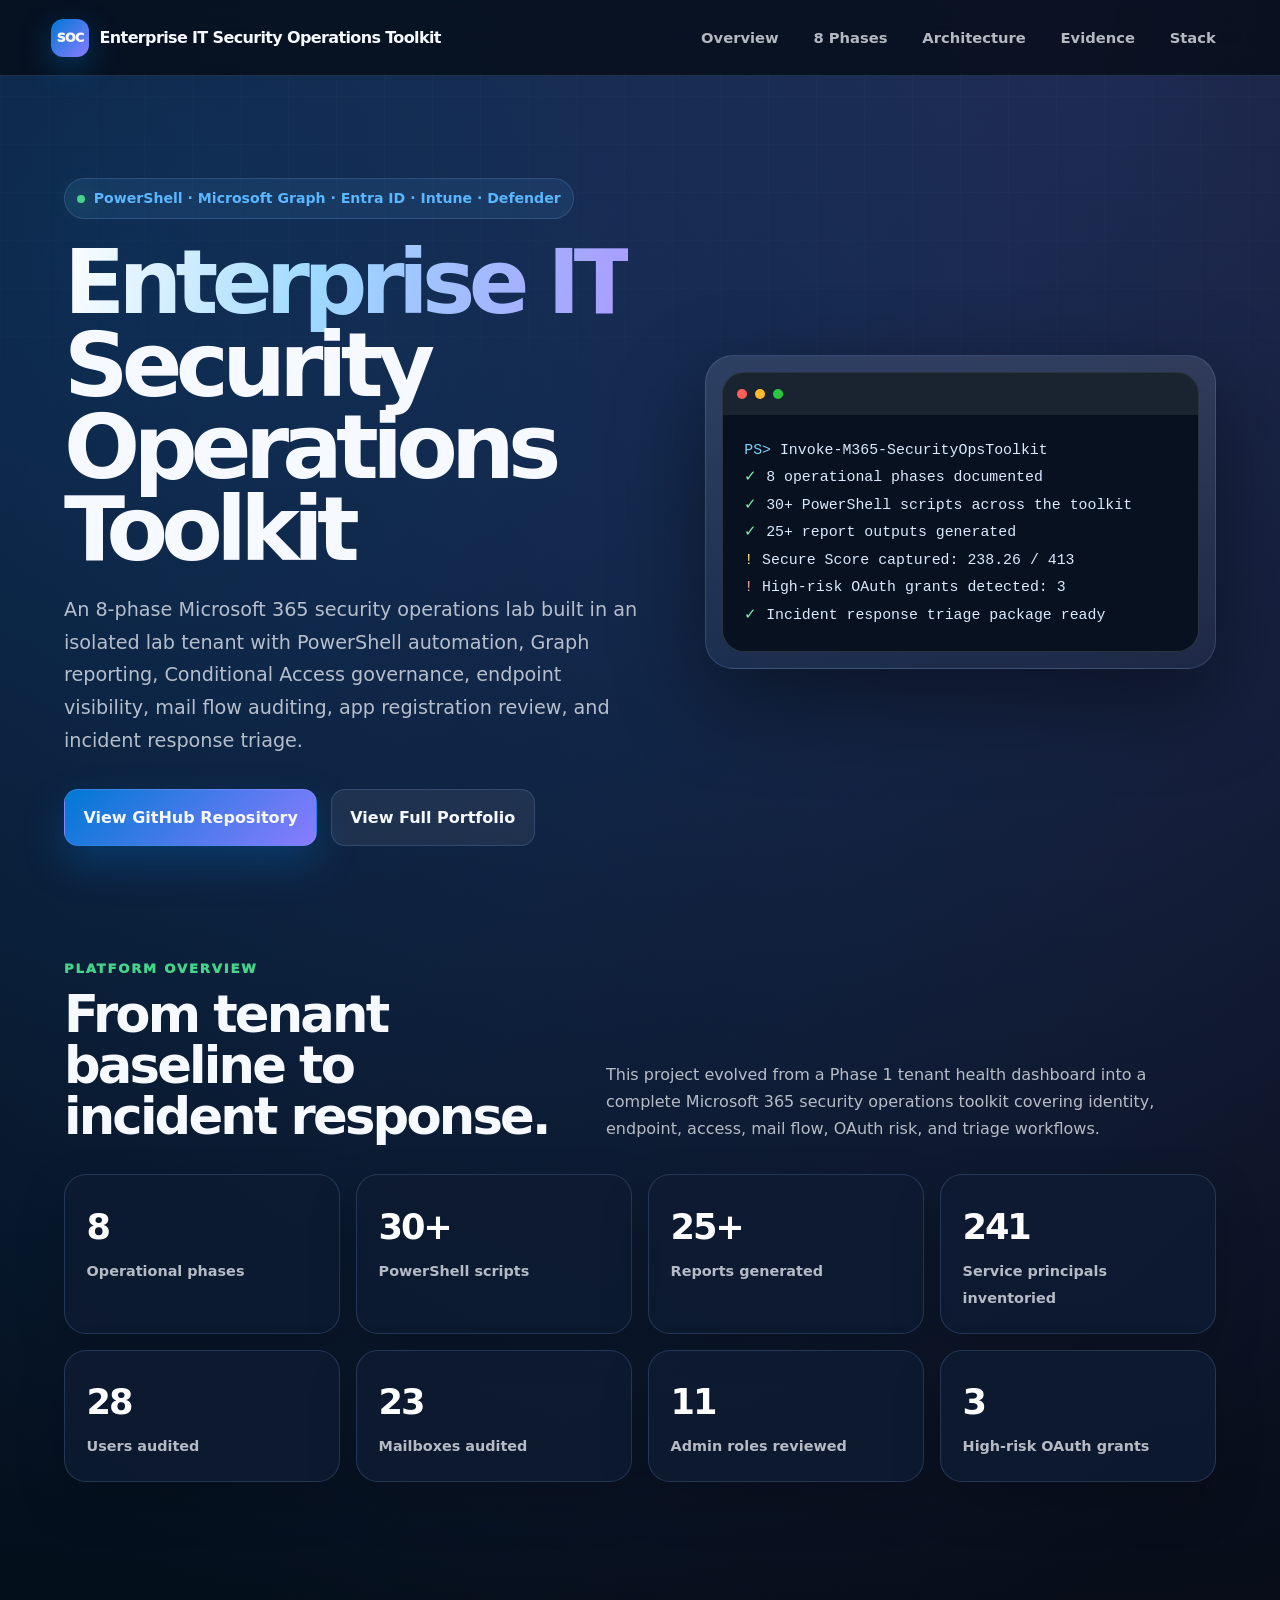
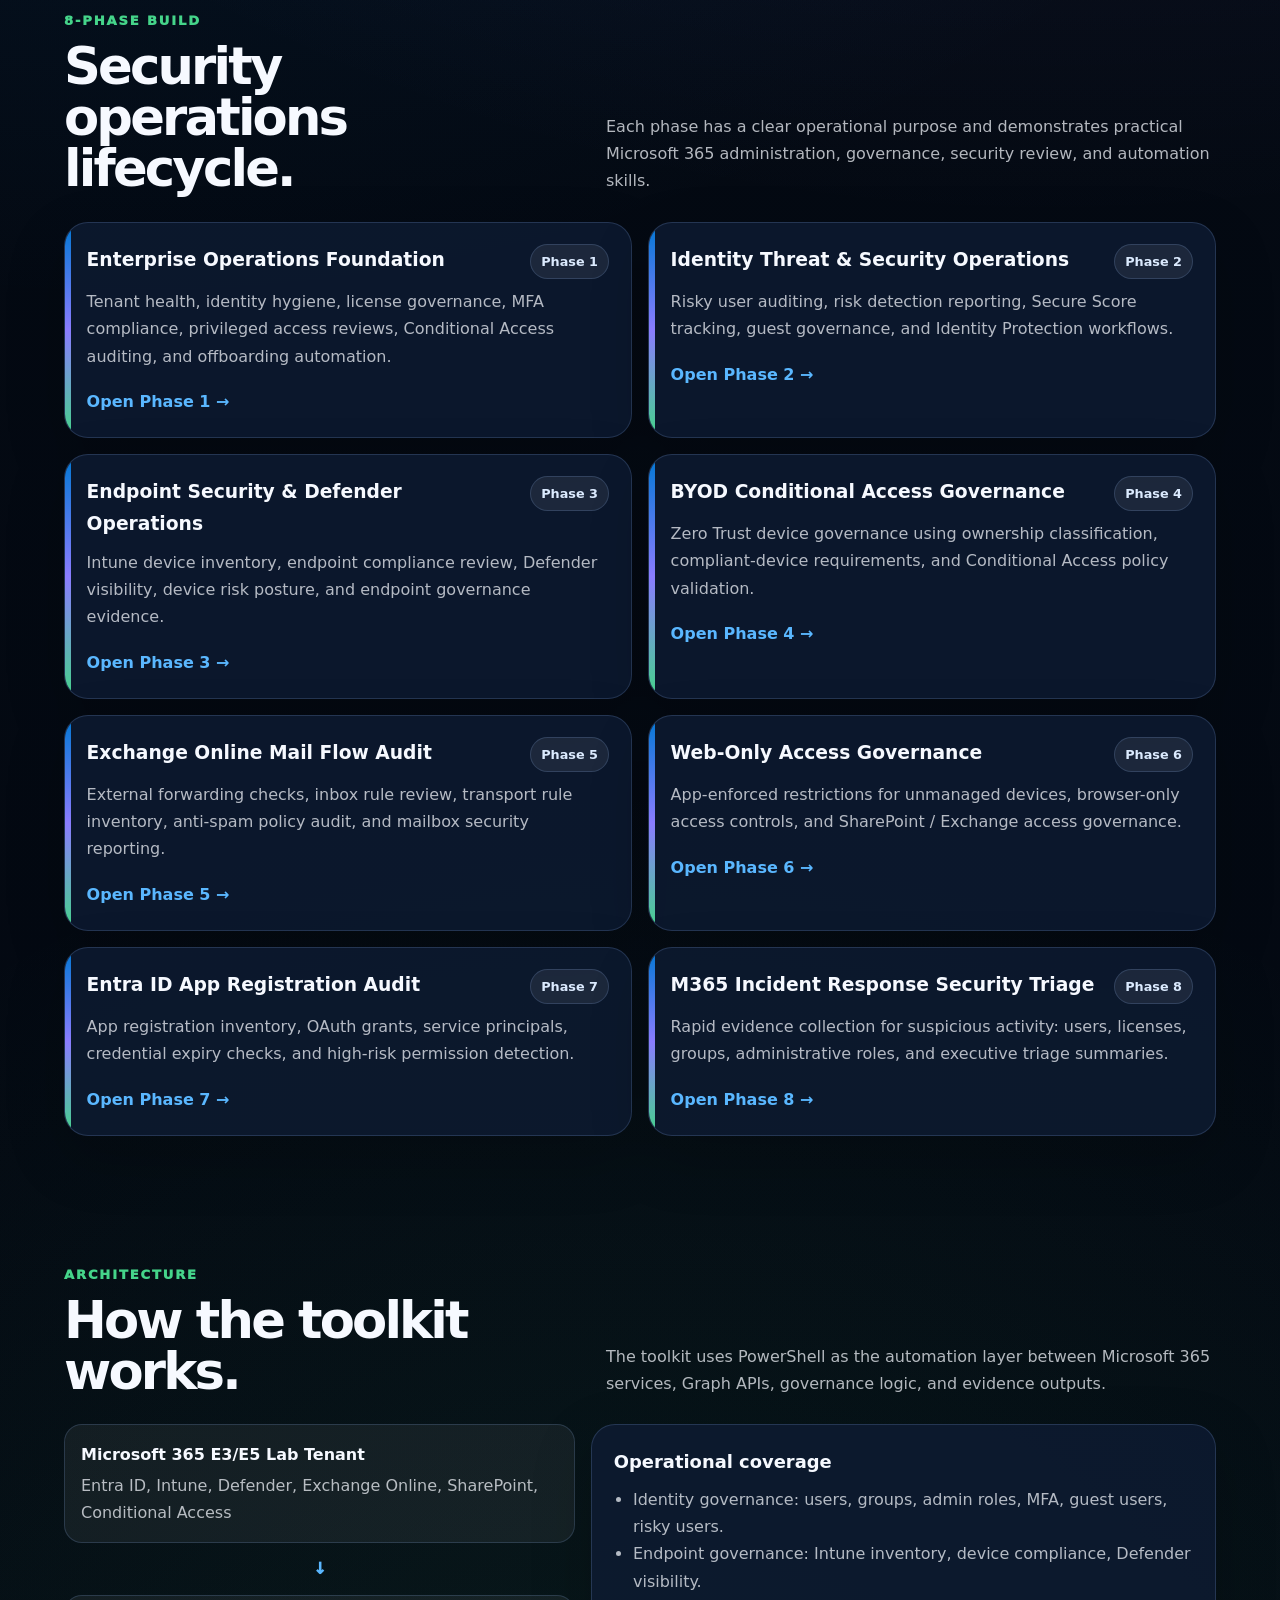
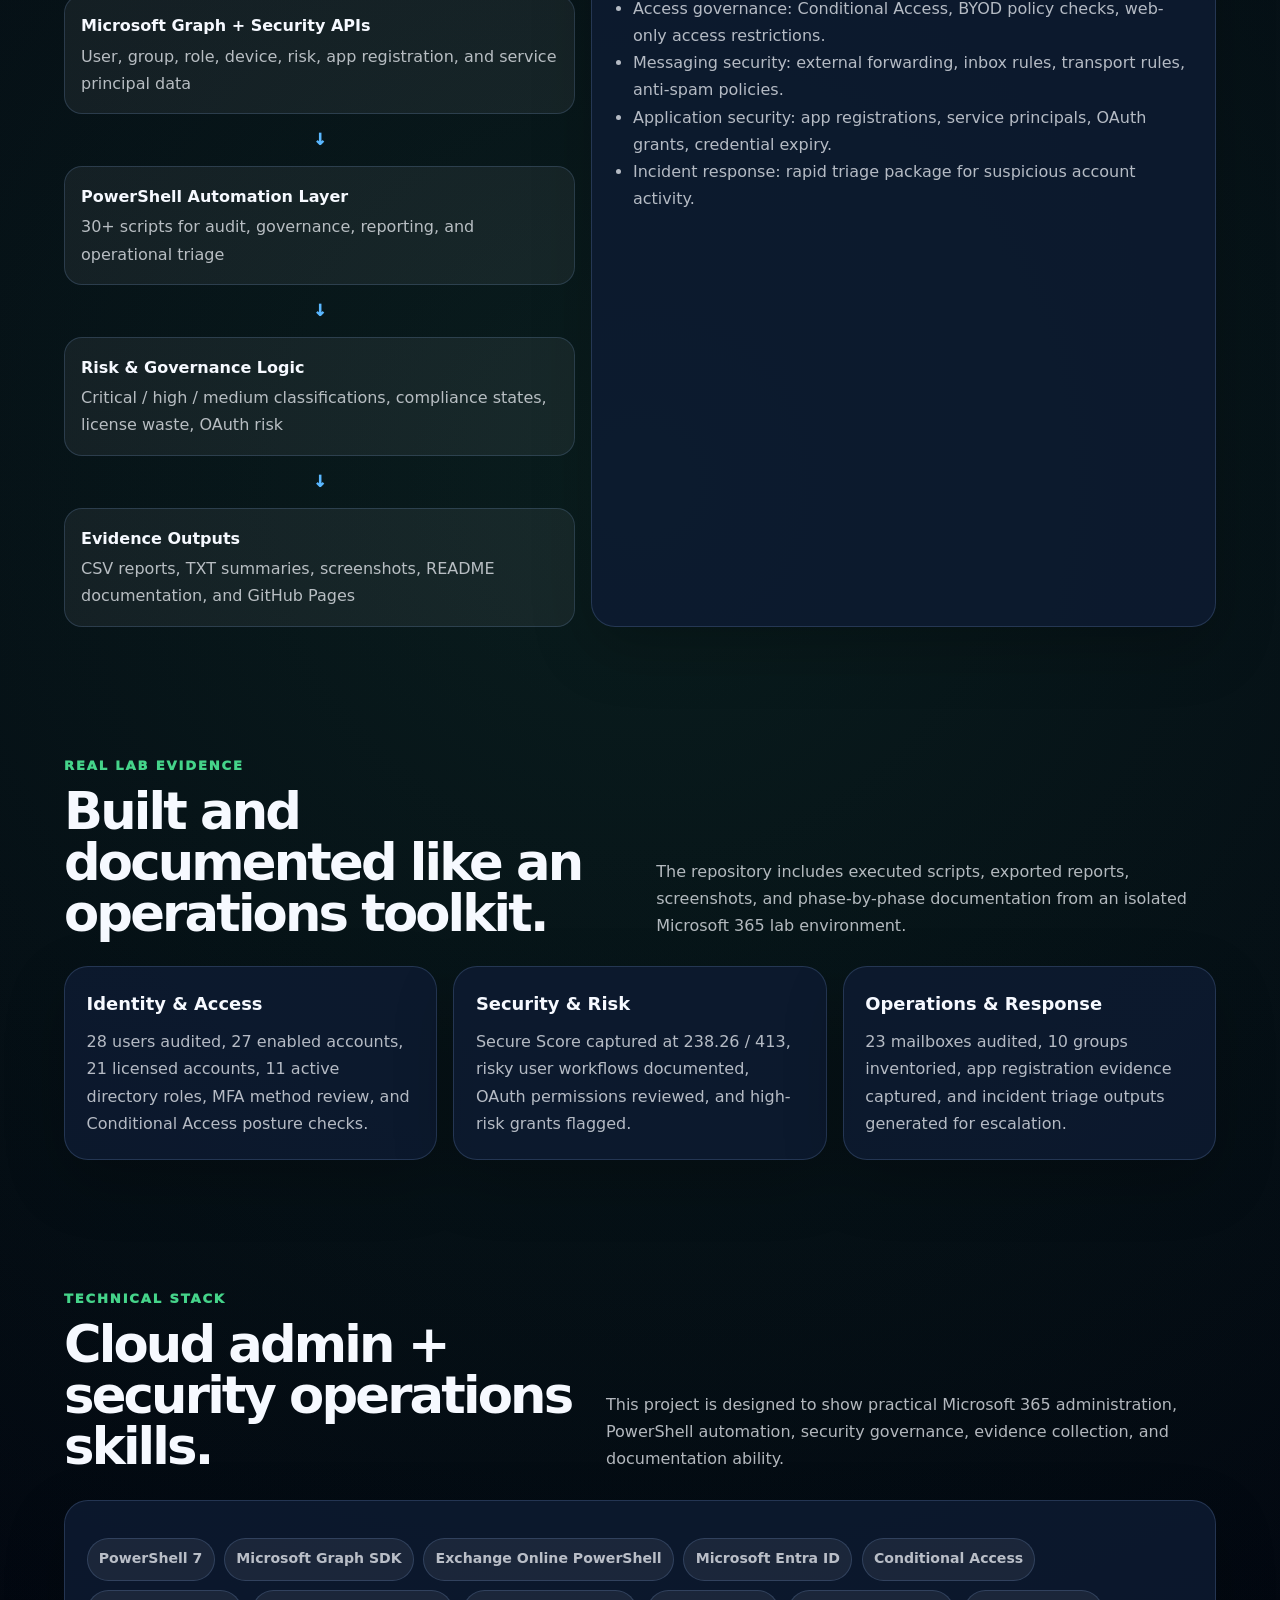
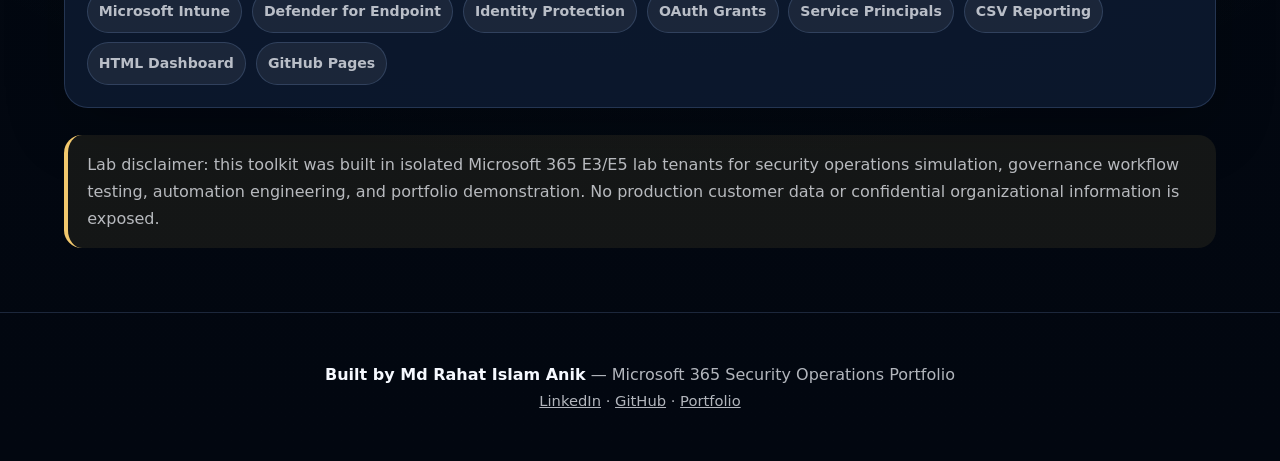
==== index.html @ 41473ab5 "docs: align phase evidence and lab wording" ====
<!DOCTYPE html>
<html lang="en">
<head>
<meta charset="UTF-8" />
<meta name="viewport" content="width=device-width, initial-scale=1.0" />
<title>Enterprise IT Security Operations Toolkit | Md Rahat Islam Anik</title>
<meta name="description" content="An 8-phase Microsoft 365 security operations lab built with PowerShell, Microsoft Graph, Entra ID, Intune, Defender, Exchange Online, Conditional Access, and documented lab evidence." />
<style>
:root {
  --bg: #050b14;
  --bg2: #081426;
  --panel: rgba(14, 28, 51, .82);
  --panel2: rgba(255,255,255,.065);
  --line: rgba(148, 190, 255, .18);
  --text: #f6f9ff;
  --muted: rgba(246,249,255,.72);
  --soft: rgba(246,249,255,.10);
  --blue: #5ab7ff;
  --azure: #0078d4;
  --violet: #8a7cff;
  --green: #45d48a;
  --gold: #f2c86d;
  --red: #ff6b6b;
  --shadow: 0 30px 90px rgba(0,0,0,.45);
}
* { box-sizing: border-box; margin: 0; padding: 0; }
html { scroll-behavior: smooth; }
body {
  min-height: 100vh;
  color: var(--text);
  font-family: Inter, ui-sans-serif, system-ui, -apple-system, BlinkMacSystemFont, "Segoe UI", sans-serif;
  background:
    radial-gradient(circle at 10% 5%, rgba(0,120,212,.24), transparent 32%),
    radial-gradient(circle at 82% 0%, rgba(138,124,255,.22), transparent 34%),
    radial-gradient(circle at 50% 70%, rgba(69,212,138,.10), transparent 35%),
    linear-gradient(180deg, var(--bg), #020710 100%);
  line-height: 1.7;
  overflow-x: hidden;
}
body::before {
  content: "";
  position: fixed;
  inset: 0;
  pointer-events: none;
  z-index: 0;
  background-image:
    linear-gradient(rgba(255,255,255,.025) 1px, transparent 1px),
    linear-gradient(90deg, rgba(255,255,255,.025) 1px, transparent 1px);
  background-size: 48px 48px;
  mask-image: linear-gradient(to bottom, rgba(0,0,0,.78), transparent 85%);
}
a { color: inherit; }
.page { position: relative; z-index: 1; }
nav {
  position: sticky;
  top: 0;
  z-index: 20;
  display: flex;
  justify-content: space-between;
  align-items: center;
  gap: 1rem;
  padding: 1rem clamp(1rem, 4vw, 3.5rem);
  border-bottom: 1px solid var(--line);
  background: rgba(5, 11, 20, .76);
  backdrop-filter: blur(18px);
}
.logo {
  font-weight: 900;
  letter-spacing: -.04em;
  text-decoration: none;
  display: flex;
  gap: .65rem;
  align-items: center;
}
.logo-mark {
  width: 38px;
  height: 38px;
  border-radius: 12px;
  background: linear-gradient(135deg, var(--azure), var(--violet));
  box-shadow: 0 10px 30px rgba(0,120,212,.35);
  display: grid;
  place-items: center;
  font-weight: 950;
  font-size: .78rem;
}
.nav-links { display: flex; flex-wrap: wrap; gap: .55rem; }
.nav-links a {
  text-decoration: none;
  color: var(--muted);
  font-size: .92rem;
  font-weight: 750;
  padding: .5rem .75rem;
  border: 1px solid transparent;
  border-radius: 999px;
}
.nav-links a:hover { color: var(--text); border-color: var(--line); background: var(--soft); }
.hero { padding: clamp(4rem, 8vw, 7rem) clamp(1rem, 5vw, 5rem) 3rem; }
.hero-grid {
  max-width: 1220px;
  margin: auto;
  display: grid;
  grid-template-columns: 1.06fr .94fr;
  gap: clamp(2rem, 5vw, 4rem);
  align-items: center;
}
.eyebrow {
  display: inline-flex;
  align-items: center;
  gap: .55rem;
  padding: .45rem .75rem;
  border: 1px solid var(--line);
  border-radius: 999px;
  color: var(--blue);
  background: rgba(90,183,255,.09);
  font-size: .88rem;
  font-weight: 800;
  margin-bottom: 1.4rem;
}
.eyebrow::before {
  content:"";
  width: 8px;
  height: 8px;
  border-radius: 50%;
  background: var(--green);
  box-shadow: 0 0 24px var(--green);
}
h1 {
  font-size: clamp(3rem, 7vw, 6.7rem);
  line-height: .92;
  letter-spacing: -.075em;
  max-width: 960px;
}
.gradient {
  background: linear-gradient(100deg, #ffffff 0%, #9dd9ff 45%, #a99bff 100%);
  -webkit-background-clip: text;
  color: transparent;
}
.lead {
  color: var(--muted);
  font-size: clamp(1.05rem, 1.5vw, 1.28rem);
  margin: 1.45rem 0 2rem;
  max-width: 790px;
}
.ctas { display: flex; flex-wrap: wrap; gap: .85rem; }
.btn {
  display: inline-flex;
  align-items: center;
  justify-content: center;
  gap: .5rem;
  padding: .85rem 1.15rem;
  border-radius: 14px;
  text-decoration: none;
  font-weight: 850;
  border: 1px solid var(--line);
  transition: transform .2s ease, background .2s ease;
}
.btn:hover { transform: translateY(-2px); }
.btn.primary { background: linear-gradient(135deg, var(--azure), var(--violet)); box-shadow: 0 18px 40px rgba(0,120,212,.28); }
.btn.secondary { background: var(--panel2); color: var(--text); }
.hero-card {
  border: 1px solid var(--line);
  border-radius: 28px;
  padding: 1rem;
  background: linear-gradient(180deg, rgba(255,255,255,.10), rgba(255,255,255,.04));
  box-shadow: var(--shadow);
  overflow: hidden;
}
.terminal {
  border-radius: 22px;
  overflow: hidden;
  border: 1px solid rgba(255,255,255,.14);
  background: #07111f;
}
.terminal-bar {
  height: 42px;
  display: flex;
  align-items: center;
  gap: .5rem;
  padding: 0 .9rem;
  background: rgba(255,255,255,.08);
}
.dot { width: 10px; height: 10px; border-radius: 50%; background: #ff5f57; }
.dot:nth-child(2) { background: #ffbd2e; }
.dot:nth-child(3) { background: #28c840; }
.terminal-body {
  font-family: ui-monospace, SFMono-Regular, Menlo, Consolas, monospace;
  color: #dbeafe;
  padding: 1.35rem;
  line-height: 1.85;
  font-size: .93rem;
}
.cmd { color:#7dd3fc; }
.ok { color:#86efac; }
.warn { color:#fde68a; }
.danger { color:#fca5a5; }
section { padding: 4rem clamp(1rem, 5vw, 5rem); }
.container { max-width: 1220px; margin: auto; }
.section-head {
  display:flex;
  justify-content:space-between;
  gap:2rem;
  align-items:end;
  margin-bottom: 1.7rem;
}
.kicker {
  color: var(--green);
  font-size:.82rem;
  text-transform:uppercase;
  letter-spacing:.14em;
  font-weight:950;
  margin-bottom:.55rem;
}
h2 {
  font-size: clamp(2rem, 4vw, 3.6rem);
  line-height:1;
  letter-spacing:-.055em;
}
.section-head p { max-width: 610px; color: var(--muted); }
.stats { display:grid; grid-template-columns: repeat(4,1fr); gap: 1rem; margin-top: 2rem; }
.stat {
  border:1px solid var(--line);
  border-radius: 22px;
  padding: 1.35rem;
  background: var(--panel);
  box-shadow: 0 20px 50px rgba(0,0,0,.18);
}
.stat strong { display:block; font-size:2.2rem; letter-spacing:-.06em; color:#fff; }
.stat span { color: var(--muted); font-weight: 800; font-size:.9rem; }
.grid-3 { display:grid; grid-template-columns: repeat(3,1fr); gap: 1rem; }
.card {
  border:1px solid var(--line);
  border-radius: 24px;
  padding: 1.35rem;
  background: var(--panel);
  box-shadow: 0 22px 60px rgba(0,0,0,.22);
}
.card h3 { margin-bottom:.55rem; font-size:1.12rem; }
.card p, .card li { color: var(--muted); }
ul { padding-left: 1.2rem; }
.phase-grid { display:grid; grid-template-columns: repeat(2,1fr); gap: 1rem; }
.phase {
  position: relative;
  border:1px solid var(--line);
  border-radius: 24px;
  padding: 1.35rem;
  background: var(--panel);
  box-shadow: 0 22px 60px rgba(0,0,0,.20);
  overflow: hidden;
}
.phase::before {
  content:"";
  position:absolute;
  top:0;
  left:0;
  width: 6px;
  height:100%;
  background: linear-gradient(180deg, var(--azure), var(--violet), var(--green));
}
.phase-top { display:flex; justify-content:space-between; gap:1rem; align-items:flex-start; margin-bottom:.55rem; }
.badge {
  flex:0 0 auto;
  padding:.35rem .65rem;
  border:1px solid var(--line);
  border-radius:999px;
  color:#dbeafe;
  background:rgba(255,255,255,.07);
  font-size:.8rem;
  font-weight:900;
}
.phase p { color: var(--muted); margin: .45rem 0 .85rem; }
.phase a { display:inline-flex; margin-top:.3rem; text-decoration:none; color:var(--blue); font-weight:900; }
.architecture { display:grid; grid-template-columns:.9fr 1.1fr; gap:1rem; }
.flow { display:grid; gap:.78rem; }
.node {
  border:1px solid var(--line);
  border-radius:18px;
  padding:1rem;
  background:rgba(255,255,255,.06);
}
.node b { display:block; margin-bottom:.2rem; }
.node span { color:var(--muted); }
.arrow { text-align:center; color:var(--blue); font-weight:950; }
.pill-list { display:flex; flex-wrap: wrap; gap:.6rem; margin-top: 1rem; }
.pill {
  border:1px solid var(--line);
  background: rgba(255,255,255,.065);
  padding:.52rem .7rem;
  border-radius:999px;
  color: var(--muted);
  font-weight:800;
  font-size:.88rem;
}
.note {
  border-left: 4px solid var(--gold);
  padding: 1rem 1.2rem;
  background: rgba(242,200,109,.08);
  border-radius: 18px;
  color: var(--muted);
}
.footer {
  padding: 3rem clamp(1rem, 5vw, 5rem);
  border-top:1px solid var(--line);
  color: var(--muted);
  text-align:center;
}
.footer strong { color: var(--text); }
.small { font-size: .92rem; color: var(--muted); }
@media (max-width: 980px) {
  .hero-grid, .architecture, .section-head { grid-template-columns:1fr; display:grid; }
  .stats, .grid-3, .phase-grid { grid-template-columns:1fr; }
  .nav-links { display:none; }
  h1 { font-size: clamp(2.8rem, 15vw, 4.7rem); }
}
</style>
</head>
<body>
<div class="page">
<nav>
  <a href="#top" class="logo"><span class="logo-mark">SOC</span><span>Enterprise IT Security Operations Toolkit</span></a>
  <div class="nav-links">
    <a href="#overview">Overview</a>
    <a href="#phases">8 Phases</a>
    <a href="#architecture">Architecture</a>
    <a href="#evidence">Evidence</a>
    <a href="#stack">Stack</a>
  </div>
</nav>

<header class="hero" id="top">
  <div class="hero-grid">
    <div>
      <div class="eyebrow">PowerShell · Microsoft Graph · Entra ID · Intune · Defender</div>
      <h1><span class="gradient">Enterprise IT</span><br/>Security Operations Toolkit</h1>
      <p class="lead">An 8-phase Microsoft 365 security operations lab built in an isolated lab tenant with PowerShell automation, Graph reporting, Conditional Access governance, endpoint visibility, mail flow auditing, app registration review, and incident response triage.</p>
      <div class="ctas">
        <a class="btn primary" href="https://github.com/rahatislamanik-spec/Enterprise-IT-Security-Operations-Toolkit" target="_blank" rel="noreferrer">View GitHub Repository</a>
        <a class="btn secondary" href="https://rahatislamanik-spec.github.io/IT-Portfolio-Rahat-Islam-Anik/" target="_blank" rel="noreferrer">View Full Portfolio</a>
      </div>
    </div>

    <div class="hero-card">
      <div class="terminal">
        <div class="terminal-bar"><span class="dot"></span><span class="dot"></span><span class="dot"></span></div>
        <div class="terminal-body">
          <div><span class="cmd">PS&gt;</span> Invoke-M365-SecurityOpsToolkit</div>
          <div><span class="ok">✓</span> 8 operational phases documented</div>
          <div><span class="ok">✓</span> 30+ PowerShell scripts across the toolkit</div>
          <div><span class="ok">✓</span> 25+ report outputs generated</div>
          <div><span class="warn">!</span> Secure Score captured: 238.26 / 413</div>
          <div><span class="danger">!</span> High-risk OAuth grants detected: 3</div>
          <div><span class="ok">✓</span> Incident response triage package ready</div>
        </div>
      </div>
    </div>
  </div>
</header>

<section id="overview">
  <div class="container">
    <div class="section-head">
      <div>
        <div class="kicker">Platform Overview</div>
        <h2>From tenant baseline to incident response.</h2>
      </div>
      <p>This project evolved from a Phase 1 tenant health dashboard into a complete Microsoft 365 security operations toolkit covering identity, endpoint, access, mail flow, OAuth risk, and triage workflows.</p>
    </div>
    <div class="stats">
      <div class="stat"><strong>8</strong><span>Operational phases</span></div>
      <div class="stat"><strong>30+</strong><span>PowerShell scripts</span></div>
      <div class="stat"><strong>25+</strong><span>Reports generated</span></div>
      <div class="stat"><strong>241</strong><span>Service principals inventoried</span></div>
      <div class="stat"><strong>28</strong><span>Users audited</span></div>
      <div class="stat"><strong>23</strong><span>Mailboxes audited</span></div>
      <div class="stat"><strong>11</strong><span>Admin roles reviewed</span></div>
      <div class="stat"><strong>3</strong><span>High-risk OAuth grants</span></div>
    </div>
  </div>
</section>

<section id="phases">
  <div class="container">
    <div class="section-head">
      <div>
        <div class="kicker">8-Phase Build</div>
        <h2>Security operations lifecycle.</h2>
      </div>
      <p>Each phase has a clear operational purpose and demonstrates practical Microsoft 365 administration, governance, security review, and automation skills.</p>
    </div>

    <div class="phase-grid">
      <article class="phase">
        <div class="phase-top"><h3>Enterprise Operations Foundation</h3><span class="badge">Phase 1</span></div>
        <p>Tenant health, identity hygiene, license governance, MFA compliance, privileged access reviews, Conditional Access auditing, and offboarding automation.</p>
        <a href="phase-1-enterprise-operations-foundation/">Open Phase 1 →</a>
      </article>

      <article class="phase">
        <div class="phase-top"><h3>Identity Threat & Security Operations</h3><span class="badge">Phase 2</span></div>
        <p>Risky user auditing, risk detection reporting, Secure Score tracking, guest governance, and Identity Protection workflows.</p>
        <a href="phase-2-identity-threat-security-operations/">Open Phase 2 →</a>
      </article>

      <article class="phase">
        <div class="phase-top"><h3>Endpoint Security & Defender Operations</h3><span class="badge">Phase 3</span></div>
        <p>Intune device inventory, endpoint compliance review, Defender visibility, device risk posture, and endpoint governance evidence.</p>
        <a href="phase-3-endpoint-security-defender-operations/">Open Phase 3 →</a>
      </article>

      <article class="phase">
        <div class="phase-top"><h3>BYOD Conditional Access Governance</h3><span class="badge">Phase 4</span></div>
        <p>Zero Trust device governance using ownership classification, compliant-device requirements, and Conditional Access policy validation.</p>
        <a href="phase-4-byod-conditional-access-governance/">Open Phase 4 →</a>
      </article>

      <article class="phase">
        <div class="phase-top"><h3>Exchange Online Mail Flow Audit</h3><span class="badge">Phase 5</span></div>
        <p>External forwarding checks, inbox rule review, transport rule inventory, anti-spam policy audit, and mailbox security reporting.</p>
        <a href="phase-5-exchange-online-mail-flow-audit/">Open Phase 5 →</a>
      </article>

      <article class="phase">
        <div class="phase-top"><h3>Web-Only Access Governance</h3><span class="badge">Phase 6</span></div>
        <p>App-enforced restrictions for unmanaged devices, browser-only access controls, and SharePoint / Exchange access governance.</p>
        <a href="phase-6-web-only-access-governance/">Open Phase 6 →</a>
      </article>

      <article class="phase">
        <div class="phase-top"><h3>Entra ID App Registration Audit</h3><span class="badge">Phase 7</span></div>
        <p>App registration inventory, OAuth grants, service principals, credential expiry checks, and high-risk permission detection.</p>
        <a href="phase-7-entra-app-registration-audit/">Open Phase 7 →</a>
      </article>

      <article class="phase">
        <div class="phase-top"><h3>M365 Incident Response Security Triage</h3><span class="badge">Phase 8</span></div>
        <p>Rapid evidence collection for suspicious activity: users, licenses, groups, administrative roles, and executive triage summaries.</p>
        <a href="phase-8-m365-incident-response-security-triage/">Open Phase 8 →</a>
      </article>
    </div>
  </div>
</section>

<section id="architecture">
  <div class="container">
    <div class="section-head">
      <div>
        <div class="kicker">Architecture</div>
        <h2>How the toolkit works.</h2>
      </div>
      <p>The toolkit uses PowerShell as the automation layer between Microsoft 365 services, Graph APIs, governance logic, and evidence outputs.</p>
    </div>

    <div class="architecture">
      <div class="flow">
        <div class="node"><b>Microsoft 365 E3/E5 Lab Tenant</b><span>Entra ID, Intune, Defender, Exchange Online, SharePoint, Conditional Access</span></div>
        <div class="arrow">↓</div>
        <div class="node"><b>Microsoft Graph + Security APIs</b><span>User, group, role, device, risk, app registration, and service principal data</span></div>
        <div class="arrow">↓</div>
        <div class="node"><b>PowerShell Automation Layer</b><span>30+ scripts for audit, governance, reporting, and operational triage</span></div>
        <div class="arrow">↓</div>
        <div class="node"><b>Risk & Governance Logic</b><span>Critical / high / medium classifications, compliance states, license waste, OAuth risk</span></div>
        <div class="arrow">↓</div>
        <div class="node"><b>Evidence Outputs</b><span>CSV reports, TXT summaries, screenshots, README documentation, and GitHub Pages</span></div>
      </div>

      <div class="card">
        <h3>Operational coverage</h3>
        <ul>
          <li>Identity governance: users, groups, admin roles, MFA, guest users, risky users.</li>
          <li>Endpoint governance: Intune inventory, device compliance, Defender visibility.</li>
          <li>Access governance: Conditional Access, BYOD policy checks, web-only access restrictions.</li>
          <li>Messaging security: external forwarding, inbox rules, transport rules, anti-spam policies.</li>
          <li>Application security: app registrations, service principals, OAuth grants, credential expiry.</li>
          <li>Incident response: rapid triage package for suspicious account activity.</li>
        </ul>
      </div>
    </div>
  </div>
</section>

<section id="evidence">
  <div class="container">
    <div class="section-head">
      <div>
        <div class="kicker">Real Lab Evidence</div>
        <h2>Built and documented like an operations toolkit.</h2>
      </div>
      <p>The repository includes executed scripts, exported reports, screenshots, and phase-by-phase documentation from an isolated Microsoft 365 lab environment.</p>
    </div>

    <div class="grid-3">
      <div class="card">
        <h3>Identity & Access</h3>
        <p>28 users audited, 27 enabled accounts, 21 licensed accounts, 11 active directory roles, MFA method review, and Conditional Access posture checks.</p>
      </div>
      <div class="card">
        <h3>Security & Risk</h3>
        <p>Secure Score captured at 238.26 / 413, risky user workflows documented, OAuth permissions reviewed, and high-risk grants flagged.</p>
      </div>
      <div class="card">
        <h3>Operations & Response</h3>
        <p>23 mailboxes audited, 10 groups inventoried, app registration evidence captured, and incident triage outputs generated for escalation.</p>
      </div>
    </div>
  </div>
</section>

<section id="stack">
  <div class="container">
    <div class="section-head">
      <div>
        <div class="kicker">Technical Stack</div>
        <h2>Cloud admin + security operations skills.</h2>
      </div>
      <p>This project is designed to show practical Microsoft 365 administration, PowerShell automation, security governance, evidence collection, and documentation ability.</p>
    </div>

    <div class="card">
      <div class="pill-list">
        <span class="pill">PowerShell 7</span>
        <span class="pill">Microsoft Graph SDK</span>
        <span class="pill">Exchange Online PowerShell</span>
        <span class="pill">Microsoft Entra ID</span>
        <span class="pill">Conditional Access</span>
        <span class="pill">Microsoft Intune</span>
        <span class="pill">Defender for Endpoint</span>
        <span class="pill">Identity Protection</span>
        <span class="pill">OAuth Grants</span>
        <span class="pill">Service Principals</span>
        <span class="pill">CSV Reporting</span>
        <span class="pill">HTML Dashboard</span>
        <span class="pill">GitHub Pages</span>
      </div>
    </div>
    <br />
    <div class="note">
      Lab disclaimer: this toolkit was built in isolated Microsoft 365 E3/E5 lab tenants for security operations simulation, governance workflow testing, automation engineering, and portfolio demonstration. No production customer data or confidential organizational information is exposed.
    </div>
  </div>
</section>

<footer class="footer">
  <p><strong>Built by Md Rahat Islam Anik</strong> — Microsoft 365 Security Operations Portfolio</p>
  <p class="small">
    <a href="https://linkedin.com/in/rahatislamanik" target="_blank" rel="noreferrer">LinkedIn</a> ·
    <a href="https://github.com/rahatislamanik-spec" target="_blank" rel="noreferrer">GitHub</a> ·
    <a href="https://rahatislamanik-spec.github.io/IT-Portfolio-Rahat-Islam-Anik/" target="_blank" rel="noreferrer">Portfolio</a>
  </p>
</footer>
</div>
</body>
</html>
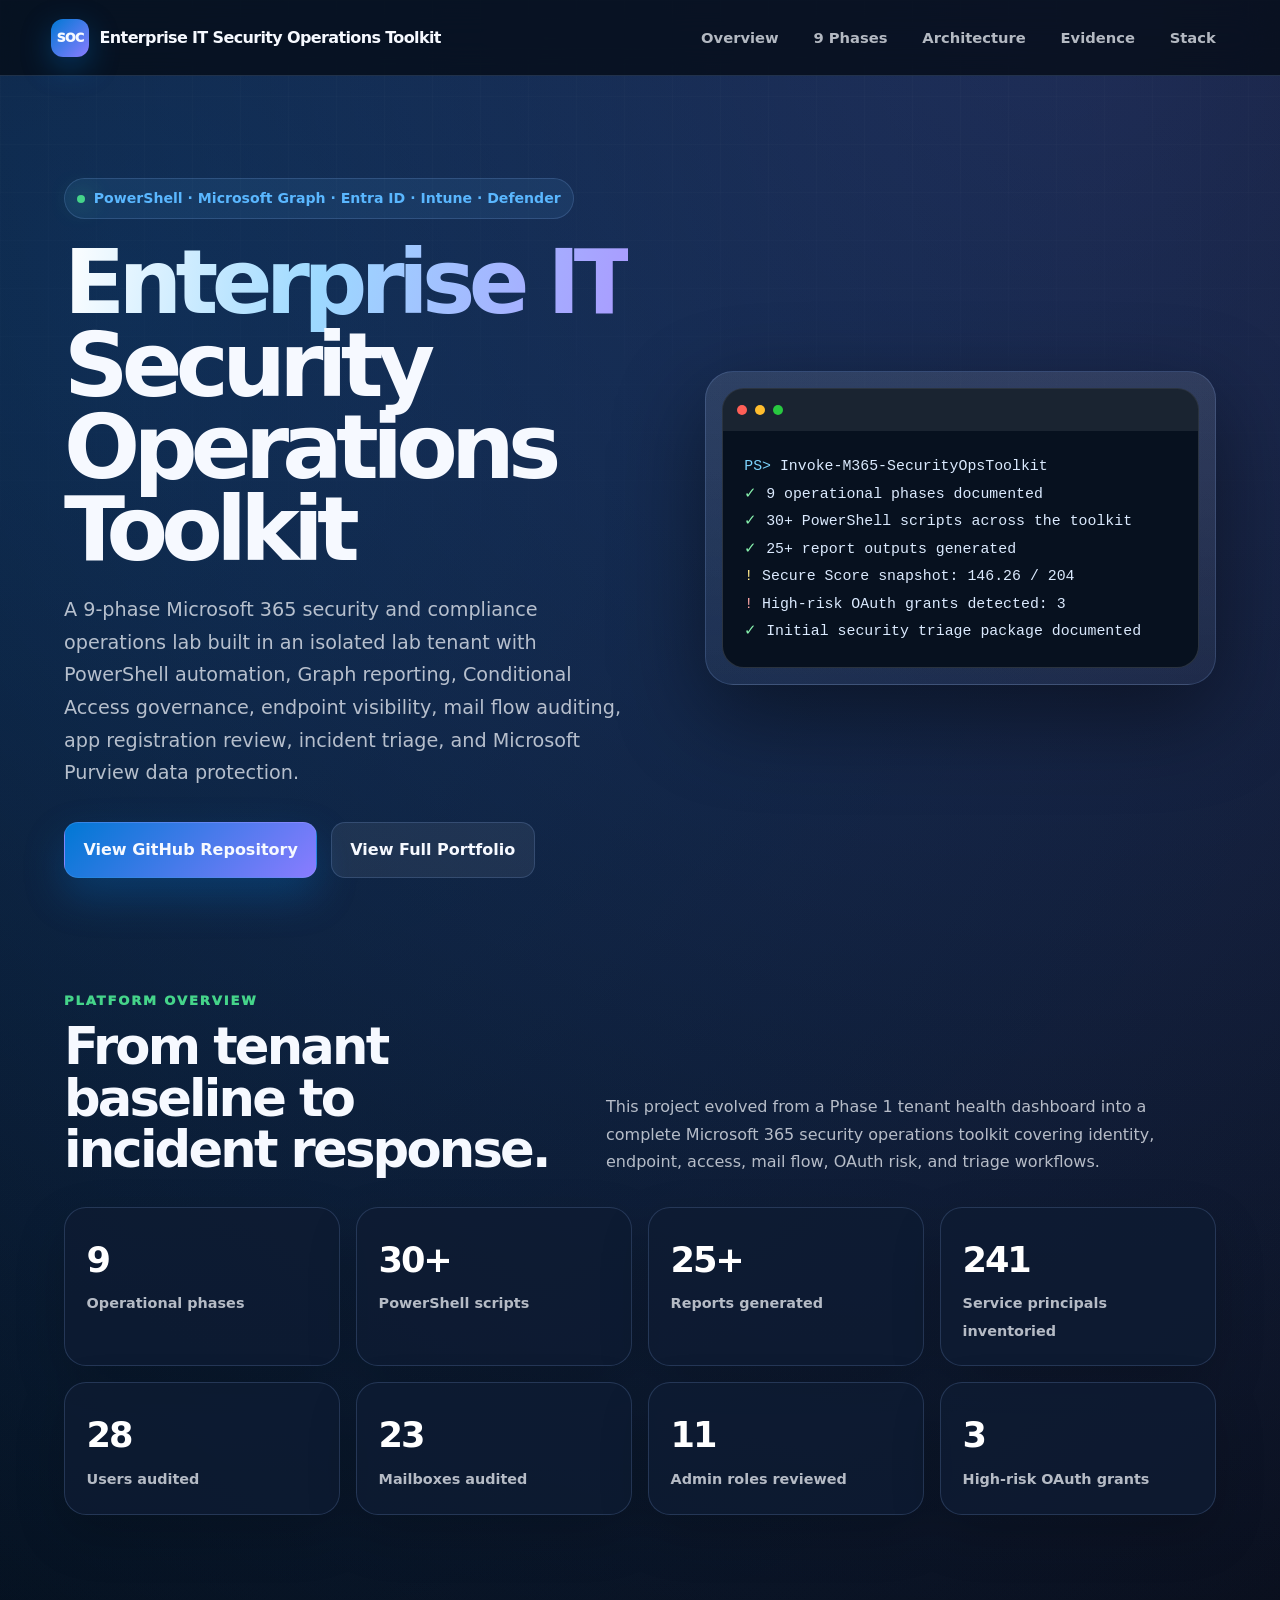
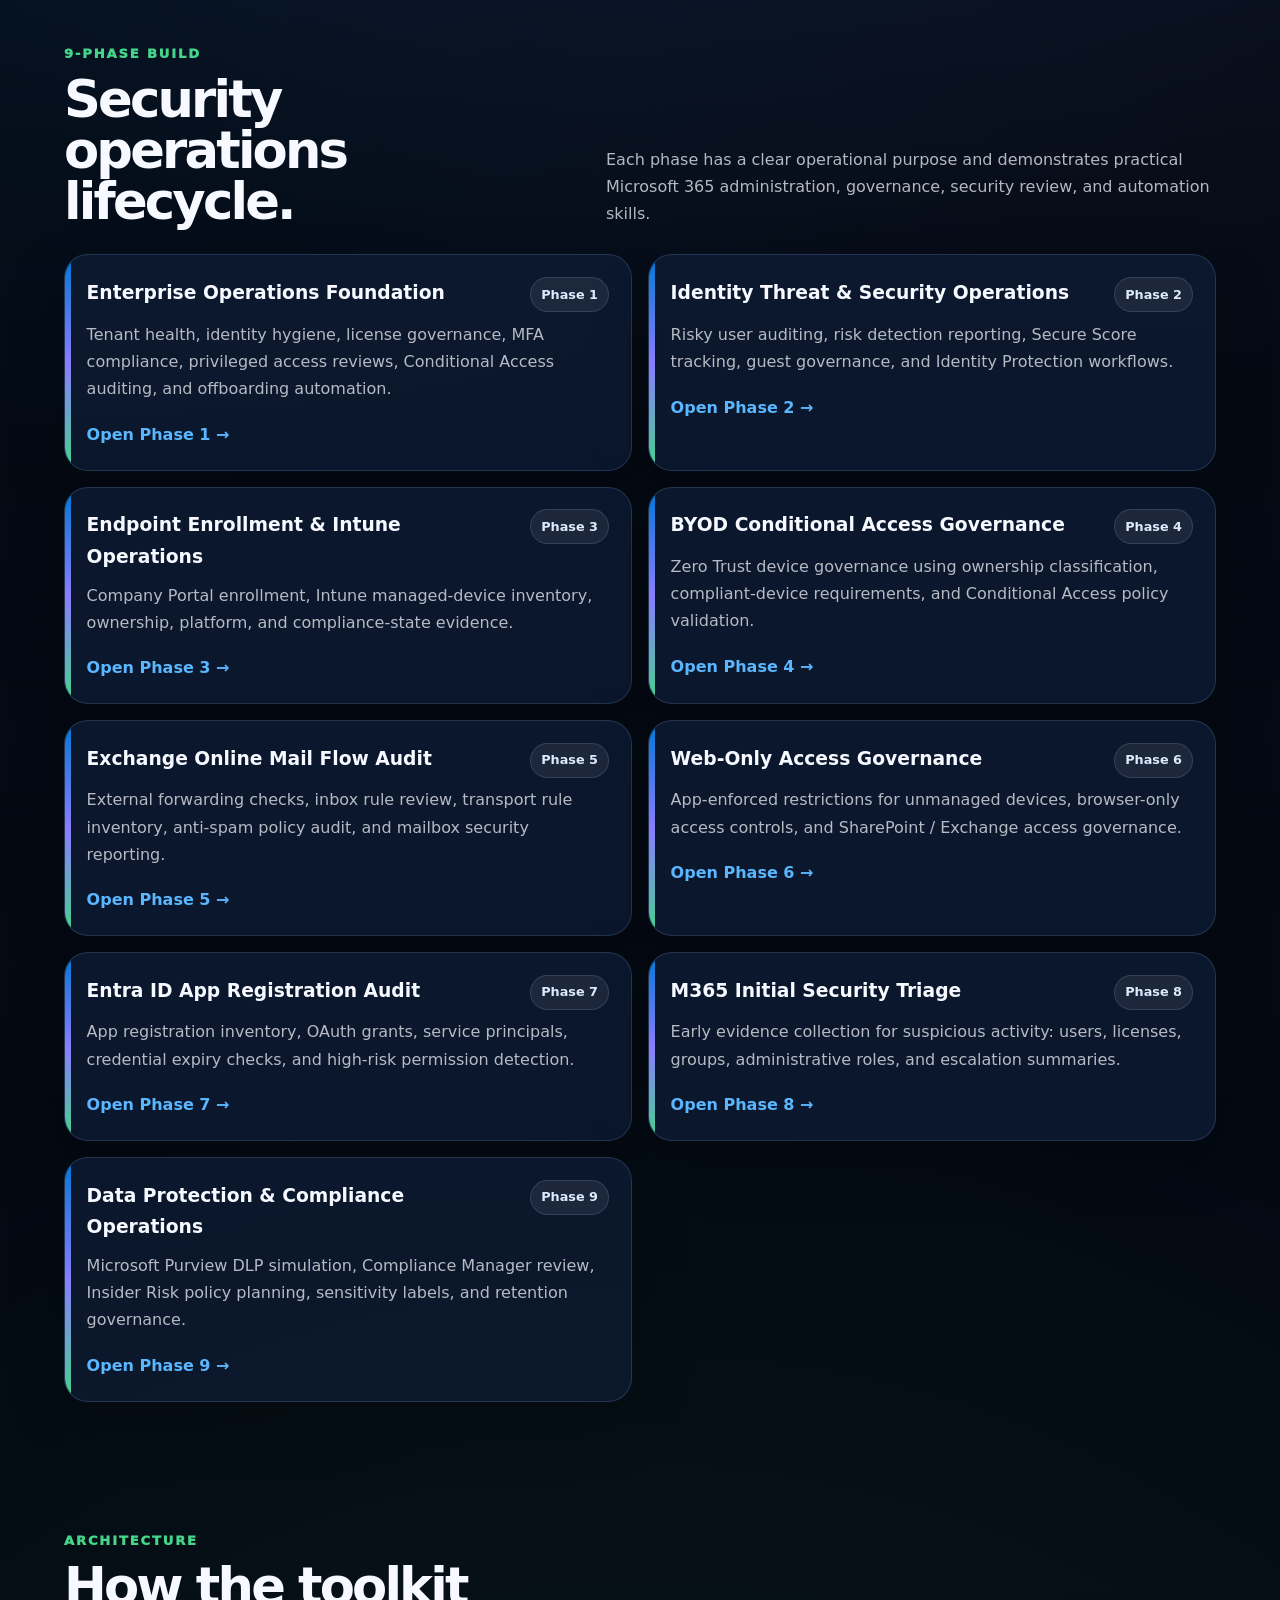
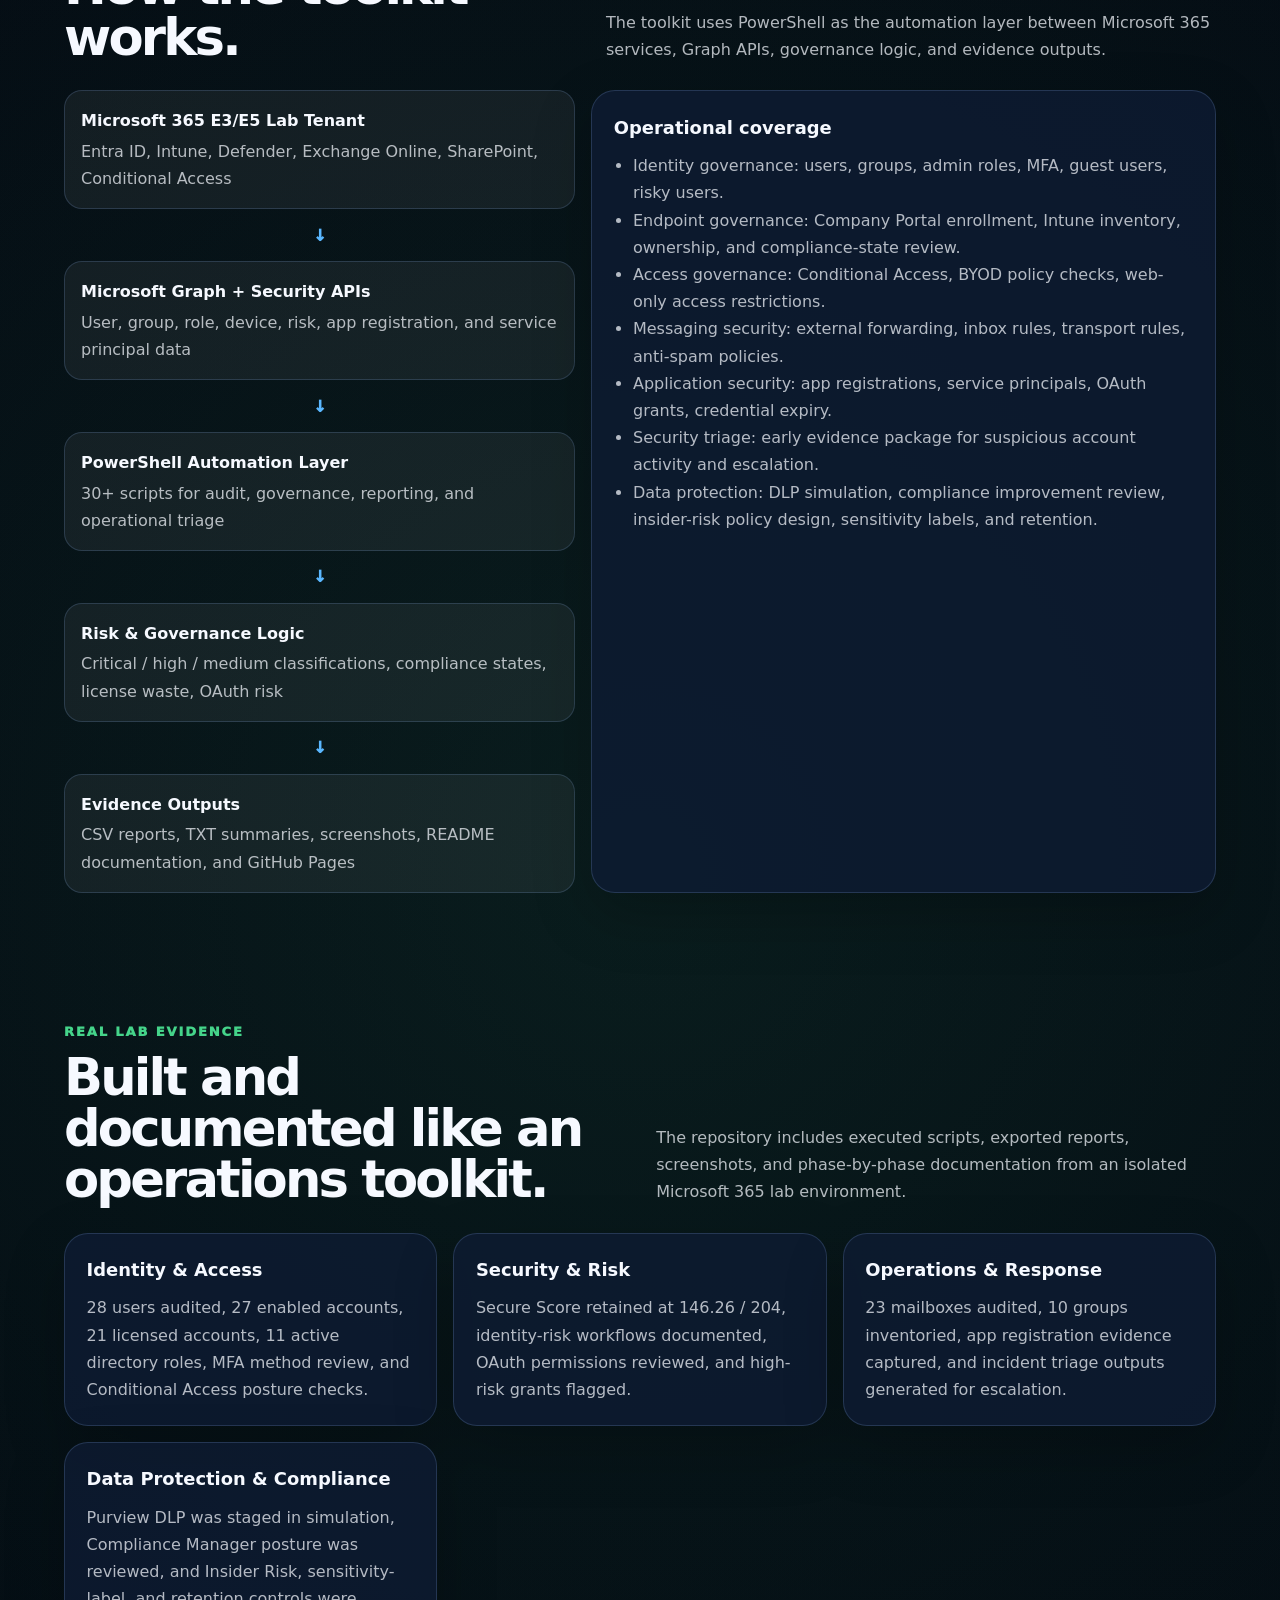
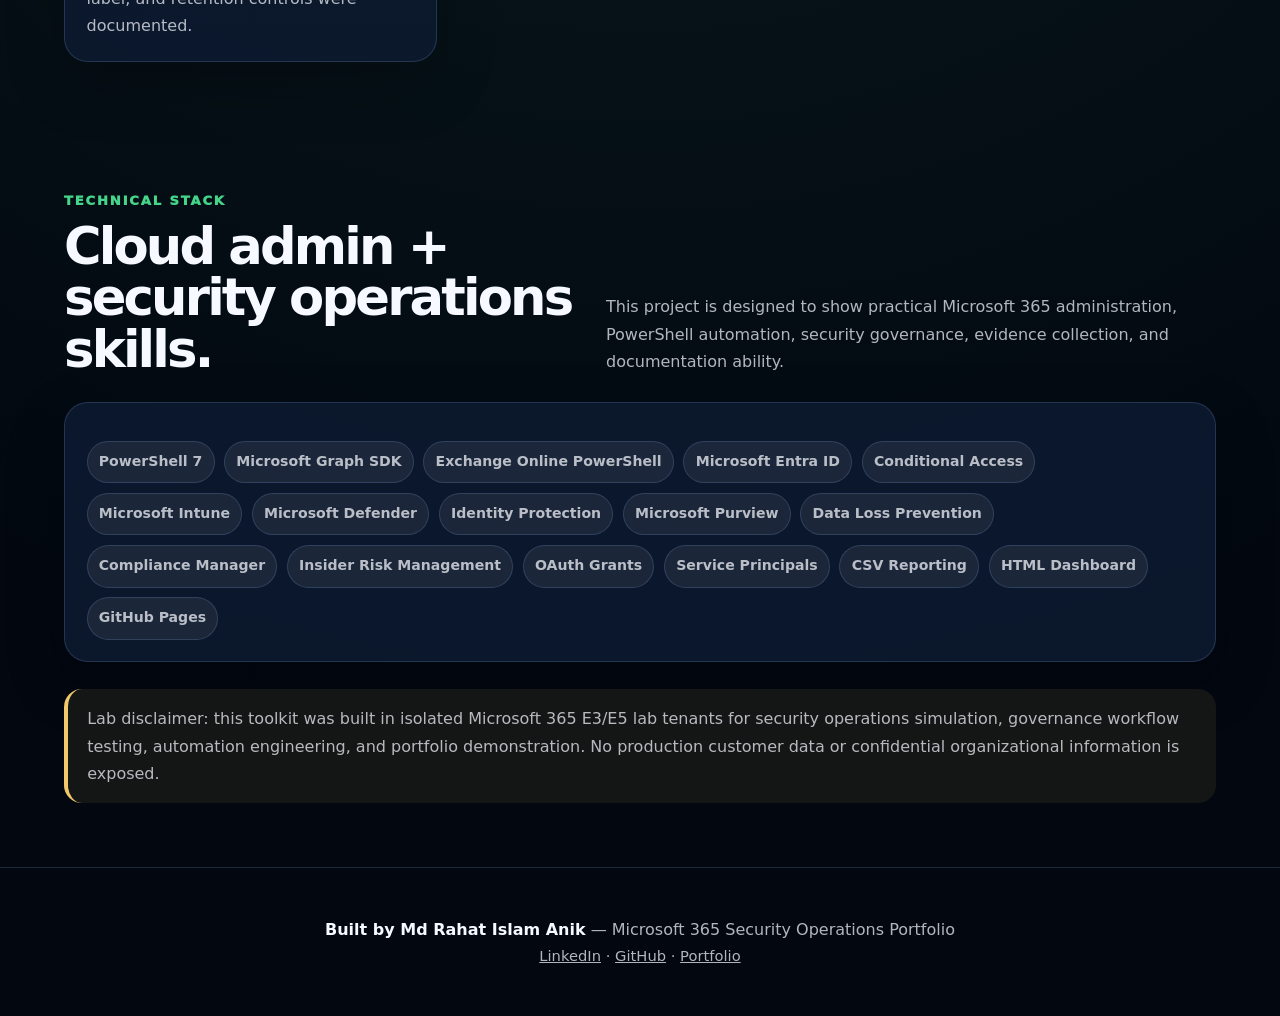
==== commit c5818535: "feat: add Purview compliance operations phase and curate security evidence" ====
--- a/index.html
+++ b/index.html
@@ -4,7 +4,7 @@
 <meta charset="UTF-8" />
 <meta name="viewport" content="width=device-width, initial-scale=1.0" />
 <title>Enterprise IT Security Operations Toolkit | Md Rahat Islam Anik</title>
-<meta name="description" content="An 8-phase Microsoft 365 security operations lab built with PowerShell, Microsoft Graph, Entra ID, Intune, Defender, Exchange Online, Conditional Access, and documented lab evidence." />
+<meta name="description" content="A 9-phase Microsoft 365 security and compliance operations lab built with PowerShell, Microsoft Graph, Entra ID, Intune, Defender, Exchange Online, Conditional Access, Purview, and documented lab evidence." />
 <style>
 :root {
   --bg: #050b14;
@@ -319,7 +319,7 @@
   <a href="#top" class="logo"><span class="logo-mark">SOC</span><span>Enterprise IT Security Operations Toolkit</span></a>
   <div class="nav-links">
     <a href="#overview">Overview</a>
-    <a href="#phases">8 Phases</a>
+    <a href="#phases">9 Phases</a>
     <a href="#architecture">Architecture</a>
     <a href="#evidence">Evidence</a>
     <a href="#stack">Stack</a>
@@ -331,7 +331,7 @@
     <div>
       <div class="eyebrow">PowerShell · Microsoft Graph · Entra ID · Intune · Defender</div>
       <h1><span class="gradient">Enterprise IT</span><br/>Security Operations Toolkit</h1>
-      <p class="lead">An 8-phase Microsoft 365 security operations lab built in an isolated lab tenant with PowerShell automation, Graph reporting, Conditional Access governance, endpoint visibility, mail flow auditing, app registration review, and incident response triage.</p>
+      <p class="lead">A 9-phase Microsoft 365 security and compliance operations lab built in an isolated lab tenant with PowerShell automation, Graph reporting, Conditional Access governance, endpoint visibility, mail flow auditing, app registration review, incident triage, and Microsoft Purview data protection.</p>
       <div class="ctas">
         <a class="btn primary" href="https://github.com/rahatislamanik-spec/Enterprise-IT-Security-Operations-Toolkit" target="_blank" rel="noreferrer">View GitHub Repository</a>
         <a class="btn secondary" href="https://rahatislamanik-spec.github.io/IT-Portfolio-Rahat-Islam-Anik/" target="_blank" rel="noreferrer">View Full Portfolio</a>
@@ -343,12 +343,12 @@
         <div class="terminal-bar"><span class="dot"></span><span class="dot"></span><span class="dot"></span></div>
         <div class="terminal-body">
           <div><span class="cmd">PS&gt;</span> Invoke-M365-SecurityOpsToolkit</div>
-          <div><span class="ok">✓</span> 8 operational phases documented</div>
+          <div><span class="ok">✓</span> 9 operational phases documented</div>
           <div><span class="ok">✓</span> 30+ PowerShell scripts across the toolkit</div>
           <div><span class="ok">✓</span> 25+ report outputs generated</div>
-          <div><span class="warn">!</span> Secure Score captured: 238.26 / 413</div>
+          <div><span class="warn">!</span> Secure Score snapshot: 146.26 / 204</div>
           <div><span class="danger">!</span> High-risk OAuth grants detected: 3</div>
-          <div><span class="ok">✓</span> Incident response triage package ready</div>
+          <div><span class="ok">✓</span> Initial security triage package documented</div>
         </div>
       </div>
     </div>
@@ -365,7 +365,7 @@
       <p>This project evolved from a Phase 1 tenant health dashboard into a complete Microsoft 365 security operations toolkit covering identity, endpoint, access, mail flow, OAuth risk, and triage workflows.</p>
     </div>
     <div class="stats">
-      <div class="stat"><strong>8</strong><span>Operational phases</span></div>
+      <div class="stat"><strong>9</strong><span>Operational phases</span></div>
       <div class="stat"><strong>30+</strong><span>PowerShell scripts</span></div>
       <div class="stat"><strong>25+</strong><span>Reports generated</span></div>
       <div class="stat"><strong>241</strong><span>Service principals inventoried</span></div>
@@ -381,7 +381,7 @@
   <div class="container">
     <div class="section-head">
       <div>
-        <div class="kicker">8-Phase Build</div>
+        <div class="kicker">9-Phase Build</div>
         <h2>Security operations lifecycle.</h2>
       </div>
       <p>Each phase has a clear operational purpose and demonstrates practical Microsoft 365 administration, governance, security review, and automation skills.</p>
@@ -391,49 +391,55 @@
       <article class="phase">
         <div class="phase-top"><h3>Enterprise Operations Foundation</h3><span class="badge">Phase 1</span></div>
         <p>Tenant health, identity hygiene, license governance, MFA compliance, privileged access reviews, Conditional Access auditing, and offboarding automation.</p>
-        <a href="phase-1-enterprise-operations-foundation/">Open Phase 1 →</a>
+        <a href="https://github.com/rahatislamanik-spec/Enterprise-IT-Security-Operations-Toolkit/tree/main/phase-1-enterprise-operations-foundation" target="_blank" rel="noreferrer">Open Phase 1 →</a>
       </article>
 
       <article class="phase">
         <div class="phase-top"><h3>Identity Threat & Security Operations</h3><span class="badge">Phase 2</span></div>
         <p>Risky user auditing, risk detection reporting, Secure Score tracking, guest governance, and Identity Protection workflows.</p>
-        <a href="phase-2-identity-threat-security-operations/">Open Phase 2 →</a>
-      </article>
-
-      <article class="phase">
-        <div class="phase-top"><h3>Endpoint Security & Defender Operations</h3><span class="badge">Phase 3</span></div>
-        <p>Intune device inventory, endpoint compliance review, Defender visibility, device risk posture, and endpoint governance evidence.</p>
-        <a href="phase-3-endpoint-security-defender-operations/">Open Phase 3 →</a>
+        <a href="https://github.com/rahatislamanik-spec/Enterprise-IT-Security-Operations-Toolkit/tree/main/phase-2-identity-threat-security-operations" target="_blank" rel="noreferrer">Open Phase 2 →</a>
+      </article>
+
+      <article class="phase">
+        <div class="phase-top"><h3>Endpoint Enrollment & Intune Operations</h3><span class="badge">Phase 3</span></div>
+        <p>Company Portal enrollment, Intune managed-device inventory, ownership, platform, and compliance-state evidence.</p>
+        <a href="https://github.com/rahatislamanik-spec/Enterprise-IT-Security-Operations-Toolkit/tree/main/phase-3-endpoint-security-defender-operations" target="_blank" rel="noreferrer">Open Phase 3 →</a>
       </article>
 
       <article class="phase">
         <div class="phase-top"><h3>BYOD Conditional Access Governance</h3><span class="badge">Phase 4</span></div>
         <p>Zero Trust device governance using ownership classification, compliant-device requirements, and Conditional Access policy validation.</p>
-        <a href="phase-4-byod-conditional-access-governance/">Open Phase 4 →</a>
+        <a href="https://github.com/rahatislamanik-spec/Enterprise-IT-Security-Operations-Toolkit/tree/main/phase-4-byod-conditional-access-governance" target="_blank" rel="noreferrer">Open Phase 4 →</a>
       </article>
 
       <article class="phase">
         <div class="phase-top"><h3>Exchange Online Mail Flow Audit</h3><span class="badge">Phase 5</span></div>
         <p>External forwarding checks, inbox rule review, transport rule inventory, anti-spam policy audit, and mailbox security reporting.</p>
-        <a href="phase-5-exchange-online-mail-flow-audit/">Open Phase 5 →</a>
+        <a href="https://github.com/rahatislamanik-spec/Enterprise-IT-Security-Operations-Toolkit/tree/main/phase-5-exchange-online-mail-flow-audit" target="_blank" rel="noreferrer">Open Phase 5 →</a>
       </article>
 
       <article class="phase">
         <div class="phase-top"><h3>Web-Only Access Governance</h3><span class="badge">Phase 6</span></div>
         <p>App-enforced restrictions for unmanaged devices, browser-only access controls, and SharePoint / Exchange access governance.</p>
-        <a href="phase-6-web-only-access-governance/">Open Phase 6 →</a>
+        <a href="https://github.com/rahatislamanik-spec/Enterprise-IT-Security-Operations-Toolkit/tree/main/phase-6-web-only-access-governance" target="_blank" rel="noreferrer">Open Phase 6 →</a>
       </article>
 
       <article class="phase">
         <div class="phase-top"><h3>Entra ID App Registration Audit</h3><span class="badge">Phase 7</span></div>
         <p>App registration inventory, OAuth grants, service principals, credential expiry checks, and high-risk permission detection.</p>
-        <a href="phase-7-entra-app-registration-audit/">Open Phase 7 →</a>
-      </article>
-
-      <article class="phase">
-        <div class="phase-top"><h3>M365 Incident Response Security Triage</h3><span class="badge">Phase 8</span></div>
-        <p>Rapid evidence collection for suspicious activity: users, licenses, groups, administrative roles, and executive triage summaries.</p>
-        <a href="phase-8-m365-incident-response-security-triage/">Open Phase 8 →</a>
+        <a href="https://github.com/rahatislamanik-spec/Enterprise-IT-Security-Operations-Toolkit/tree/main/phase-7-entra-app-registration-audit" target="_blank" rel="noreferrer">Open Phase 7 →</a>
+      </article>
+
+      <article class="phase">
+        <div class="phase-top"><h3>M365 Initial Security Triage</h3><span class="badge">Phase 8</span></div>
+        <p>Early evidence collection for suspicious activity: users, licenses, groups, administrative roles, and escalation summaries.</p>
+        <a href="https://github.com/rahatislamanik-spec/Enterprise-IT-Security-Operations-Toolkit/tree/main/phase-8-m365-incident-response-security-triage" target="_blank" rel="noreferrer">Open Phase 8 →</a>
+      </article>
+
+      <article class="phase">
+        <div class="phase-top"><h3>Data Protection & Compliance Operations</h3><span class="badge">Phase 9</span></div>
+        <p>Microsoft Purview DLP simulation, Compliance Manager review, Insider Risk policy planning, sensitivity labels, and retention governance.</p>
+        <a href="https://github.com/rahatislamanik-spec/Enterprise-IT-Security-Operations-Toolkit/tree/main/phase-9-data-protection-compliance-operations" target="_blank" rel="noreferrer">Open Phase 9 →</a>
       </article>
     </div>
   </div>
@@ -466,11 +472,12 @@
         <h3>Operational coverage</h3>
         <ul>
           <li>Identity governance: users, groups, admin roles, MFA, guest users, risky users.</li>
-          <li>Endpoint governance: Intune inventory, device compliance, Defender visibility.</li>
+          <li>Endpoint governance: Company Portal enrollment, Intune inventory, ownership, and compliance-state review.</li>
           <li>Access governance: Conditional Access, BYOD policy checks, web-only access restrictions.</li>
           <li>Messaging security: external forwarding, inbox rules, transport rules, anti-spam policies.</li>
           <li>Application security: app registrations, service principals, OAuth grants, credential expiry.</li>
-          <li>Incident response: rapid triage package for suspicious account activity.</li>
+          <li>Security triage: early evidence package for suspicious account activity and escalation.</li>
+          <li>Data protection: DLP simulation, compliance improvement review, insider-risk policy design, sensitivity labels, and retention.</li>
         </ul>
       </div>
     </div>
@@ -494,11 +501,15 @@
       </div>
       <div class="card">
         <h3>Security & Risk</h3>
-        <p>Secure Score captured at 238.26 / 413, risky user workflows documented, OAuth permissions reviewed, and high-risk grants flagged.</p>
+        <p>Secure Score retained at 146.26 / 204, identity-risk workflows documented, OAuth permissions reviewed, and high-risk grants flagged.</p>
       </div>
       <div class="card">
         <h3>Operations & Response</h3>
         <p>23 mailboxes audited, 10 groups inventoried, app registration evidence captured, and incident triage outputs generated for escalation.</p>
+      </div>
+      <div class="card">
+        <h3>Data Protection & Compliance</h3>
+        <p>Purview DLP was staged in simulation, Compliance Manager posture was reviewed, and Insider Risk, sensitivity-label, and retention controls were documented.</p>
       </div>
     </div>
   </div>
@@ -522,8 +533,12 @@
         <span class="pill">Microsoft Entra ID</span>
         <span class="pill">Conditional Access</span>
         <span class="pill">Microsoft Intune</span>
-        <span class="pill">Defender for Endpoint</span>
+        <span class="pill">Microsoft Defender</span>
         <span class="pill">Identity Protection</span>
+        <span class="pill">Microsoft Purview</span>
+        <span class="pill">Data Loss Prevention</span>
+        <span class="pill">Compliance Manager</span>
+        <span class="pill">Insider Risk Management</span>
         <span class="pill">OAuth Grants</span>
         <span class="pill">Service Principals</span>
         <span class="pill">CSV Reporting</span>
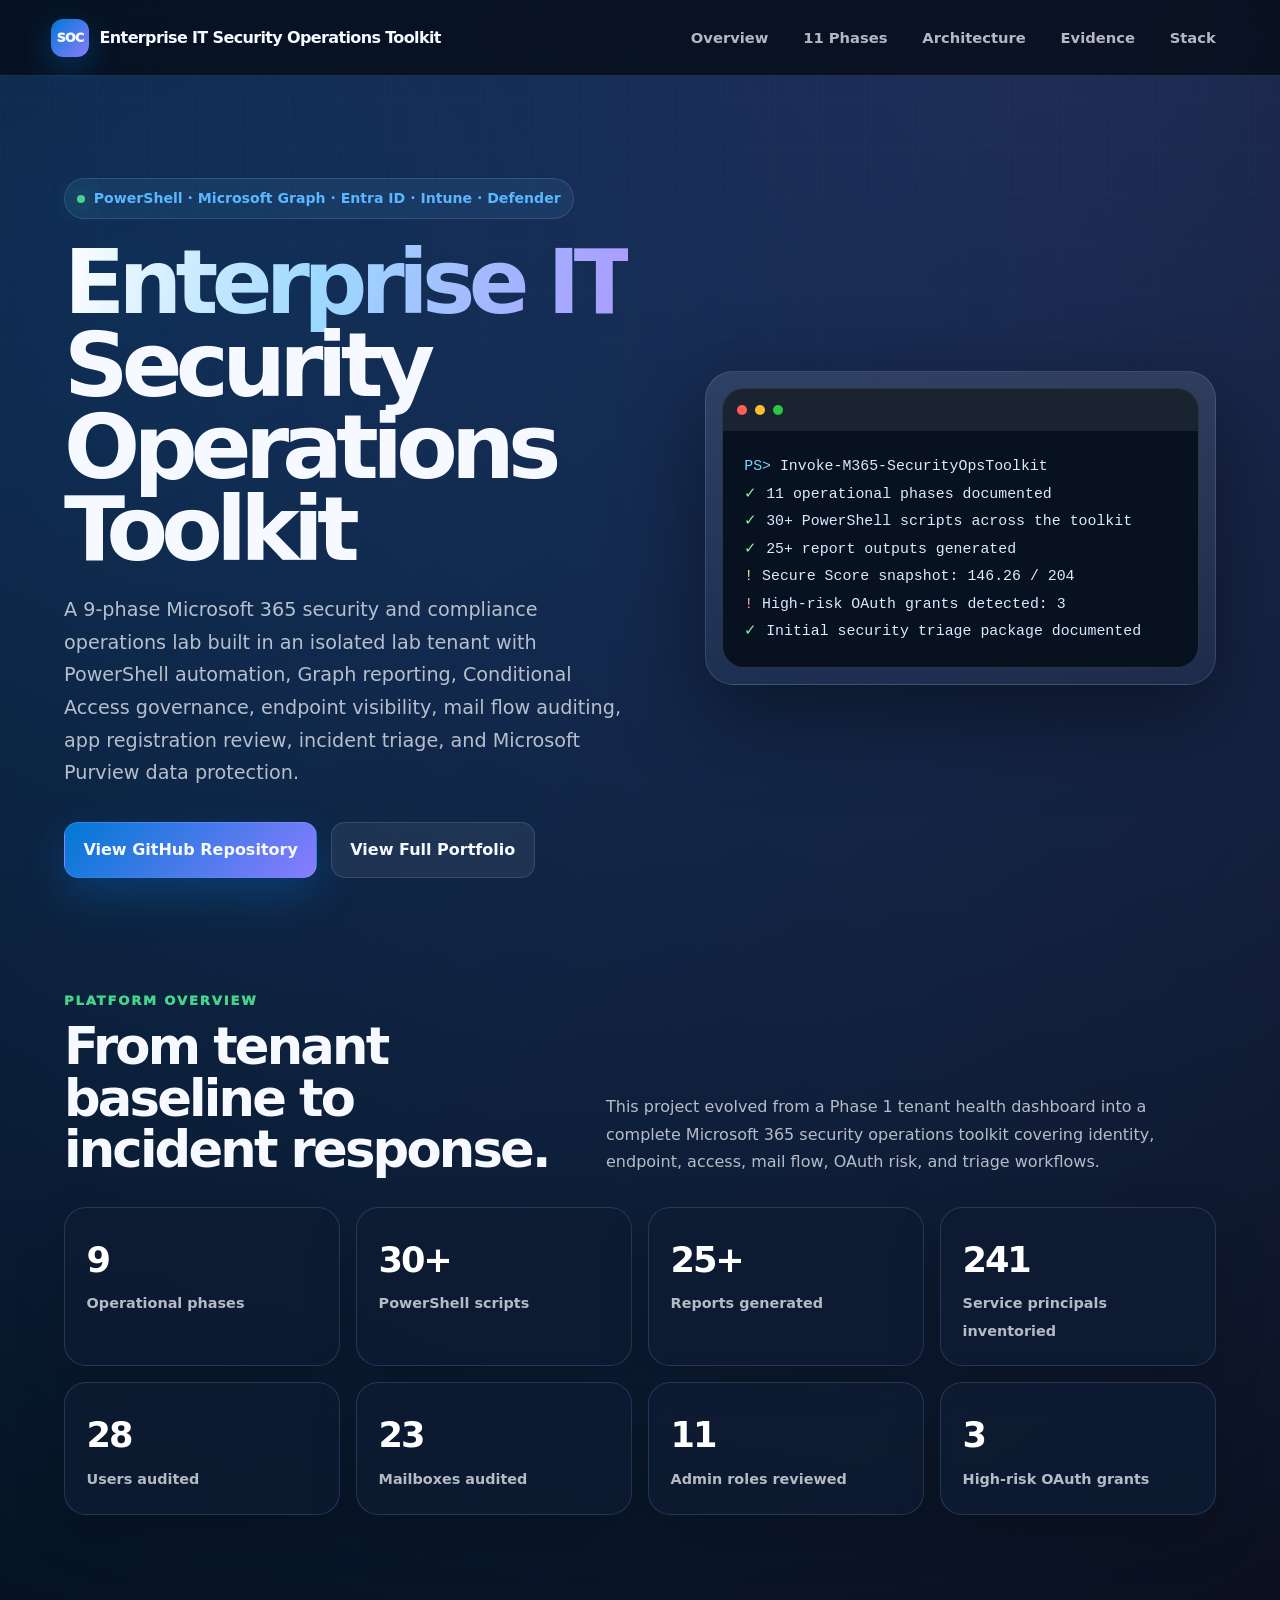
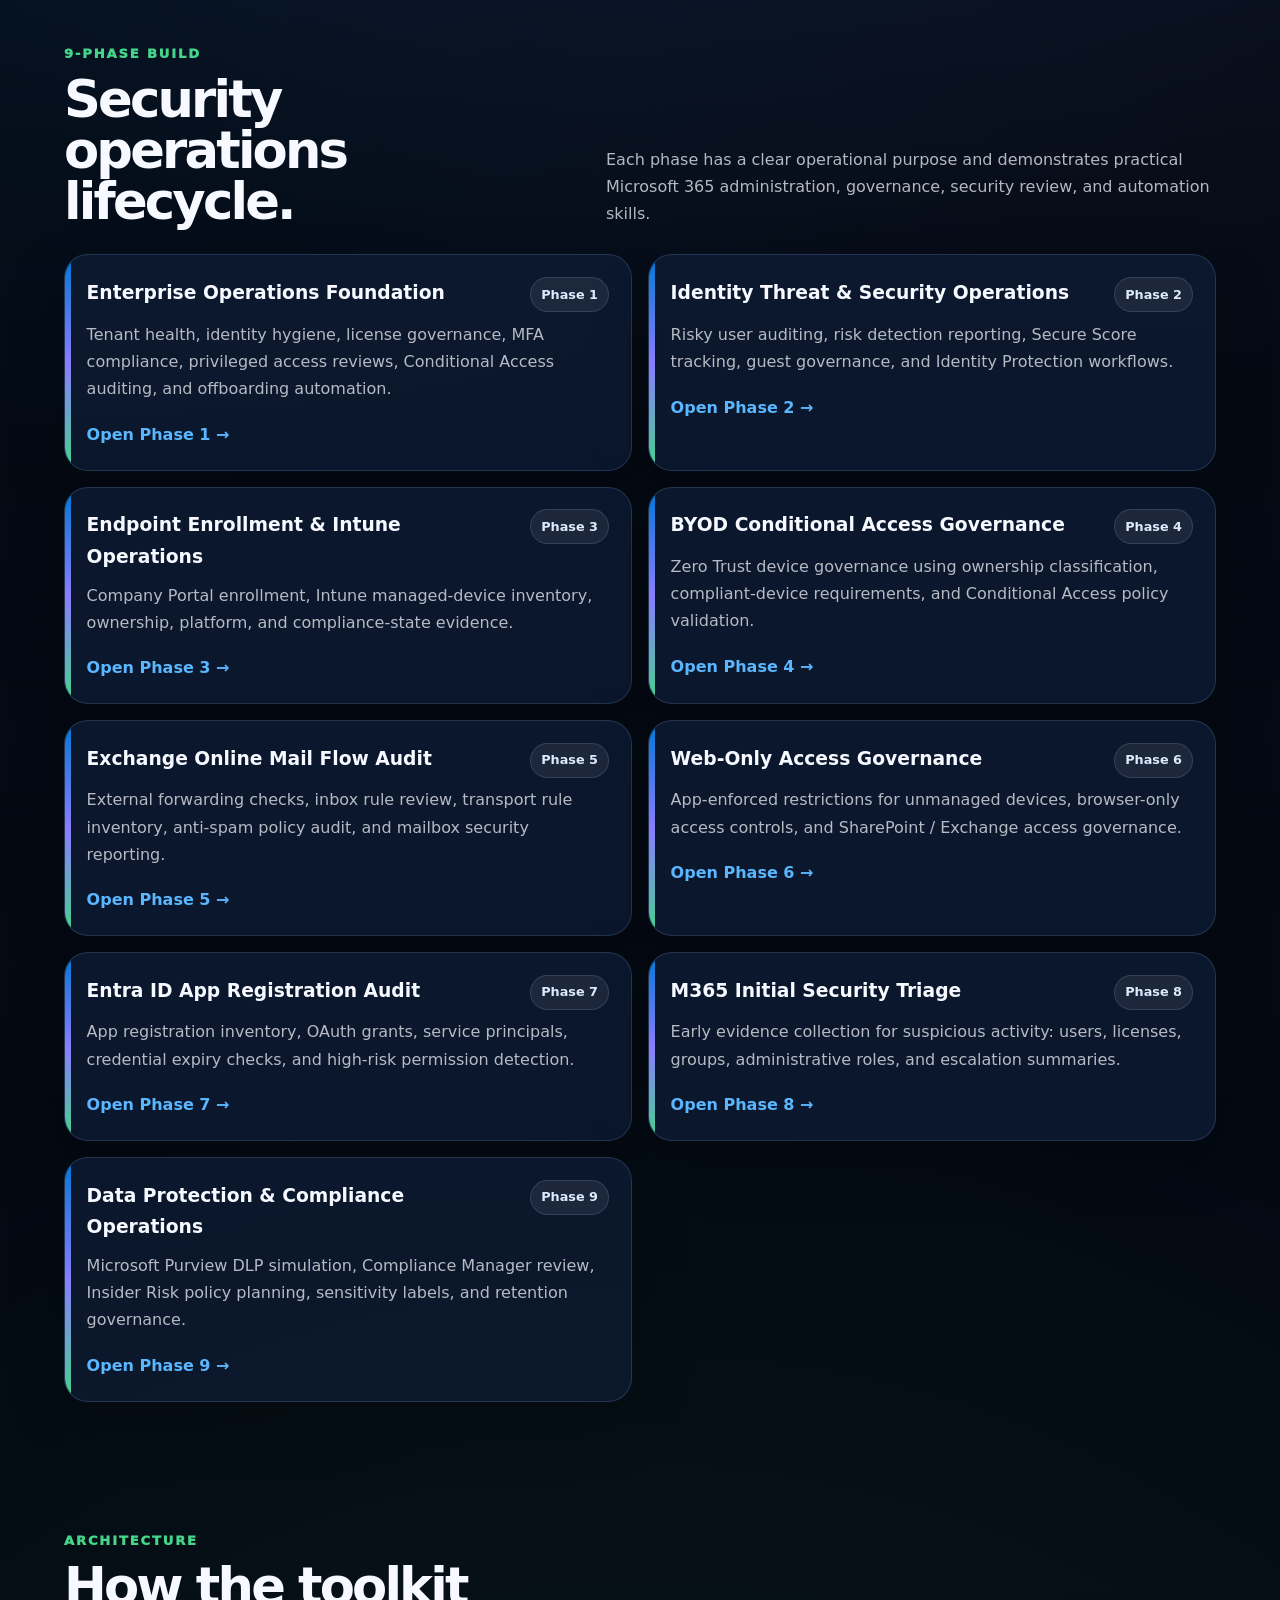
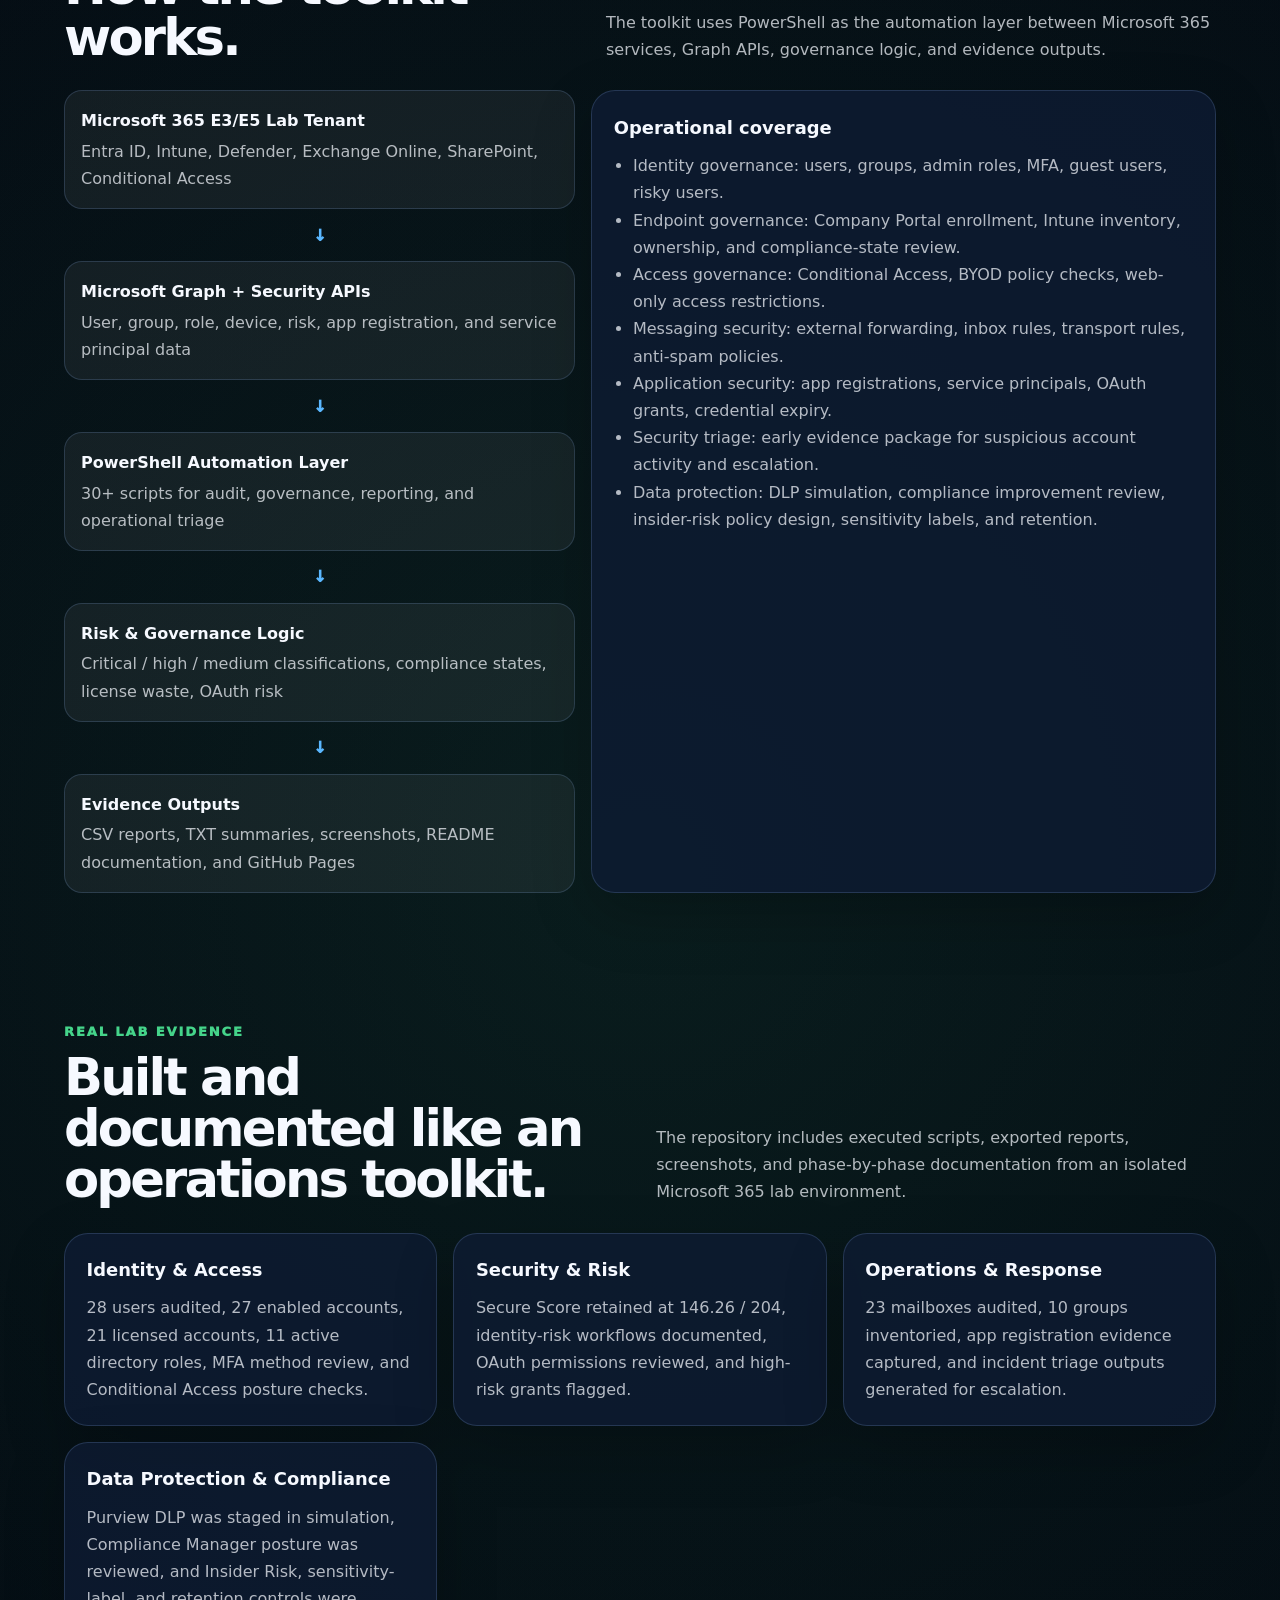
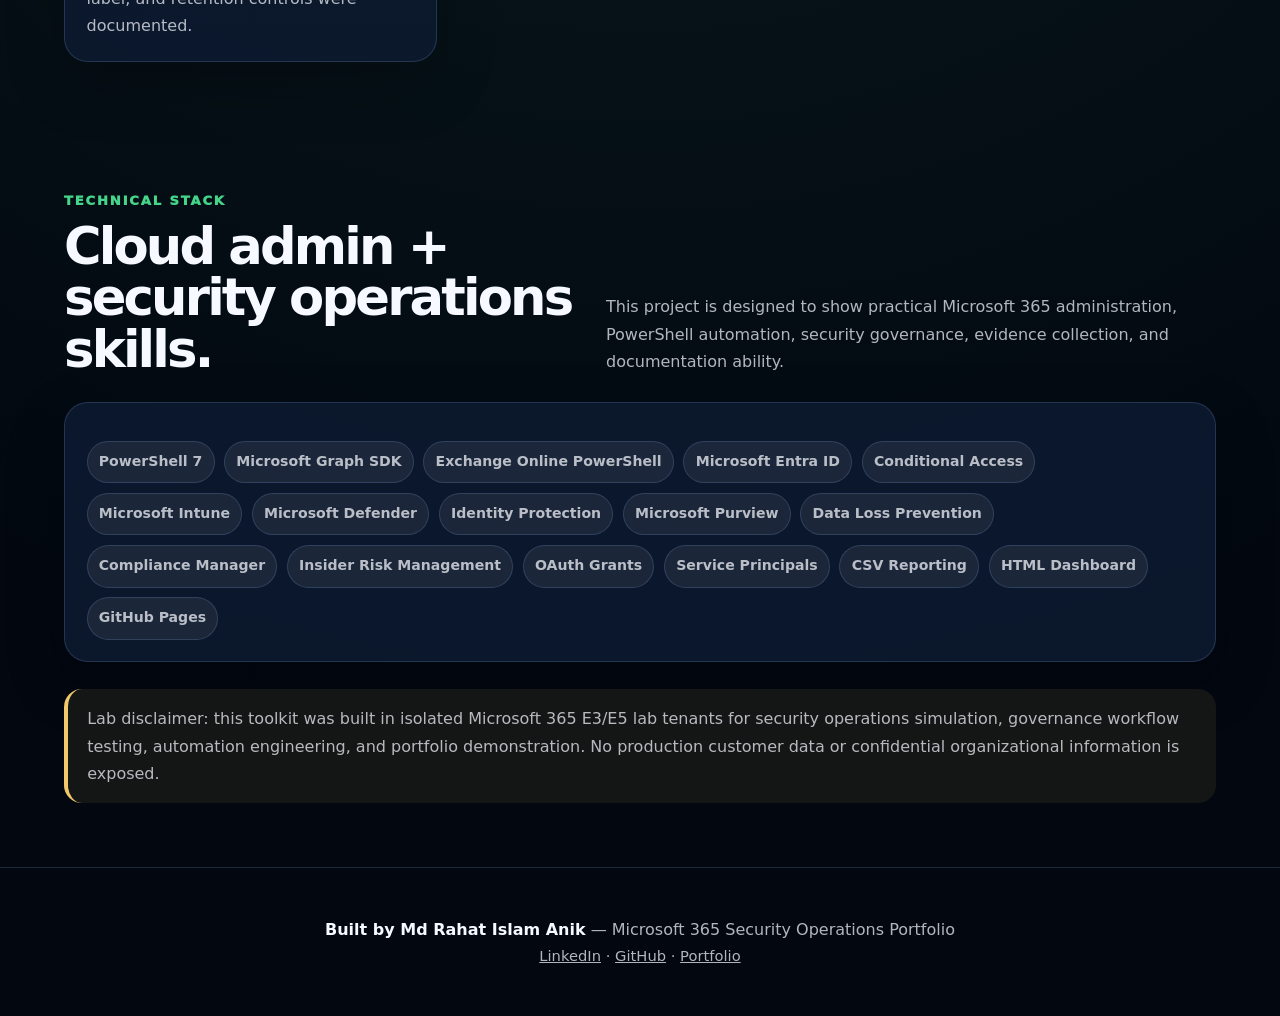
==== commit a99a6acc: "fix: update Pages site to reflect 11 phases, add Phase 10 and 11 cards" ====
--- a/index.html
+++ b/index.html
@@ -319,7 +319,7 @@
   <a href="#top" class="logo"><span class="logo-mark">SOC</span><span>Enterprise IT Security Operations Toolkit</span></a>
   <div class="nav-links">
     <a href="#overview">Overview</a>
-    <a href="#phases">9 Phases</a>
+    <a href="#phases">11 Phases</a>
     <a href="#architecture">Architecture</a>
     <a href="#evidence">Evidence</a>
     <a href="#stack">Stack</a>
@@ -343,7 +343,7 @@
         <div class="terminal-bar"><span class="dot"></span><span class="dot"></span><span class="dot"></span></div>
         <div class="terminal-body">
           <div><span class="cmd">PS&gt;</span> Invoke-M365-SecurityOpsToolkit</div>
-          <div><span class="ok">✓</span> 9 operational phases documented</div>
+          <div><span class="ok">✓</span> 11 operational phases documented</div>
           <div><span class="ok">✓</span> 30+ PowerShell scripts across the toolkit</div>
           <div><span class="ok">✓</span> 25+ report outputs generated</div>
           <div><span class="warn">!</span> Secure Score snapshot: 146.26 / 204</div>
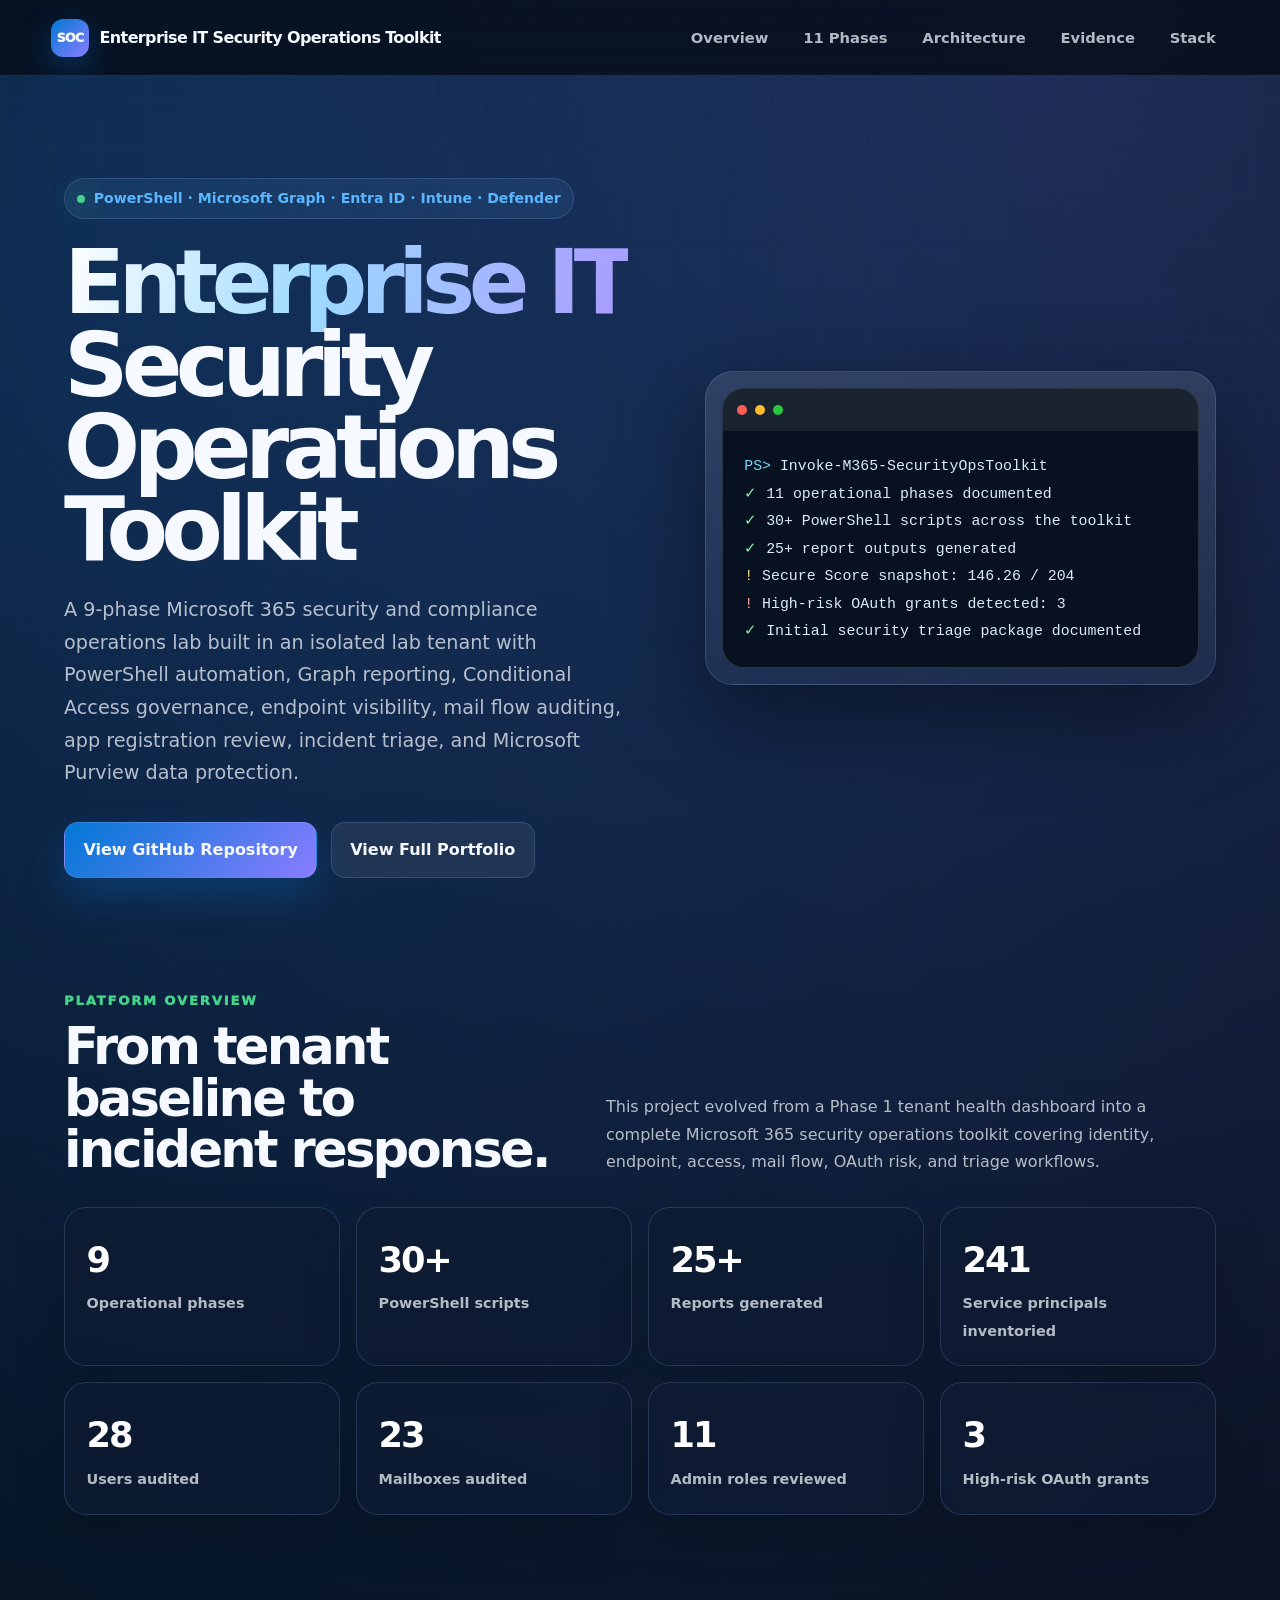
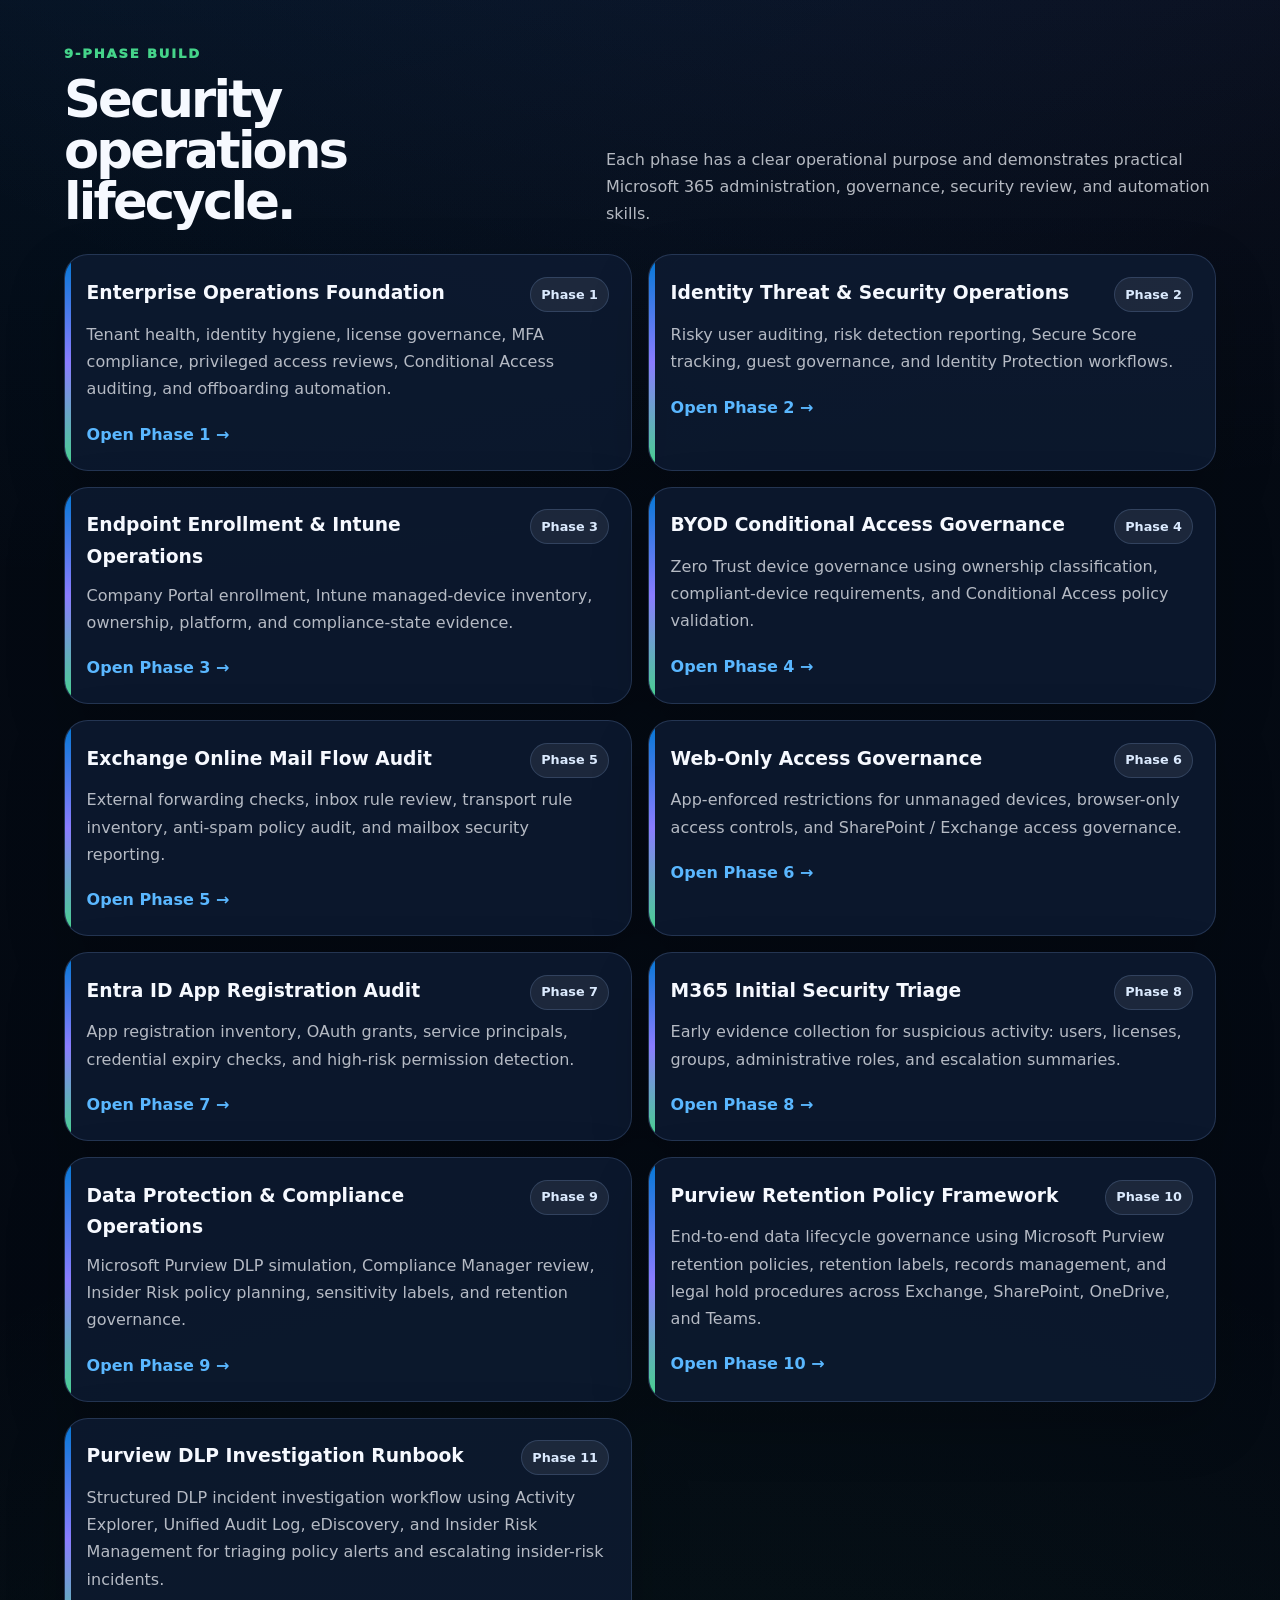
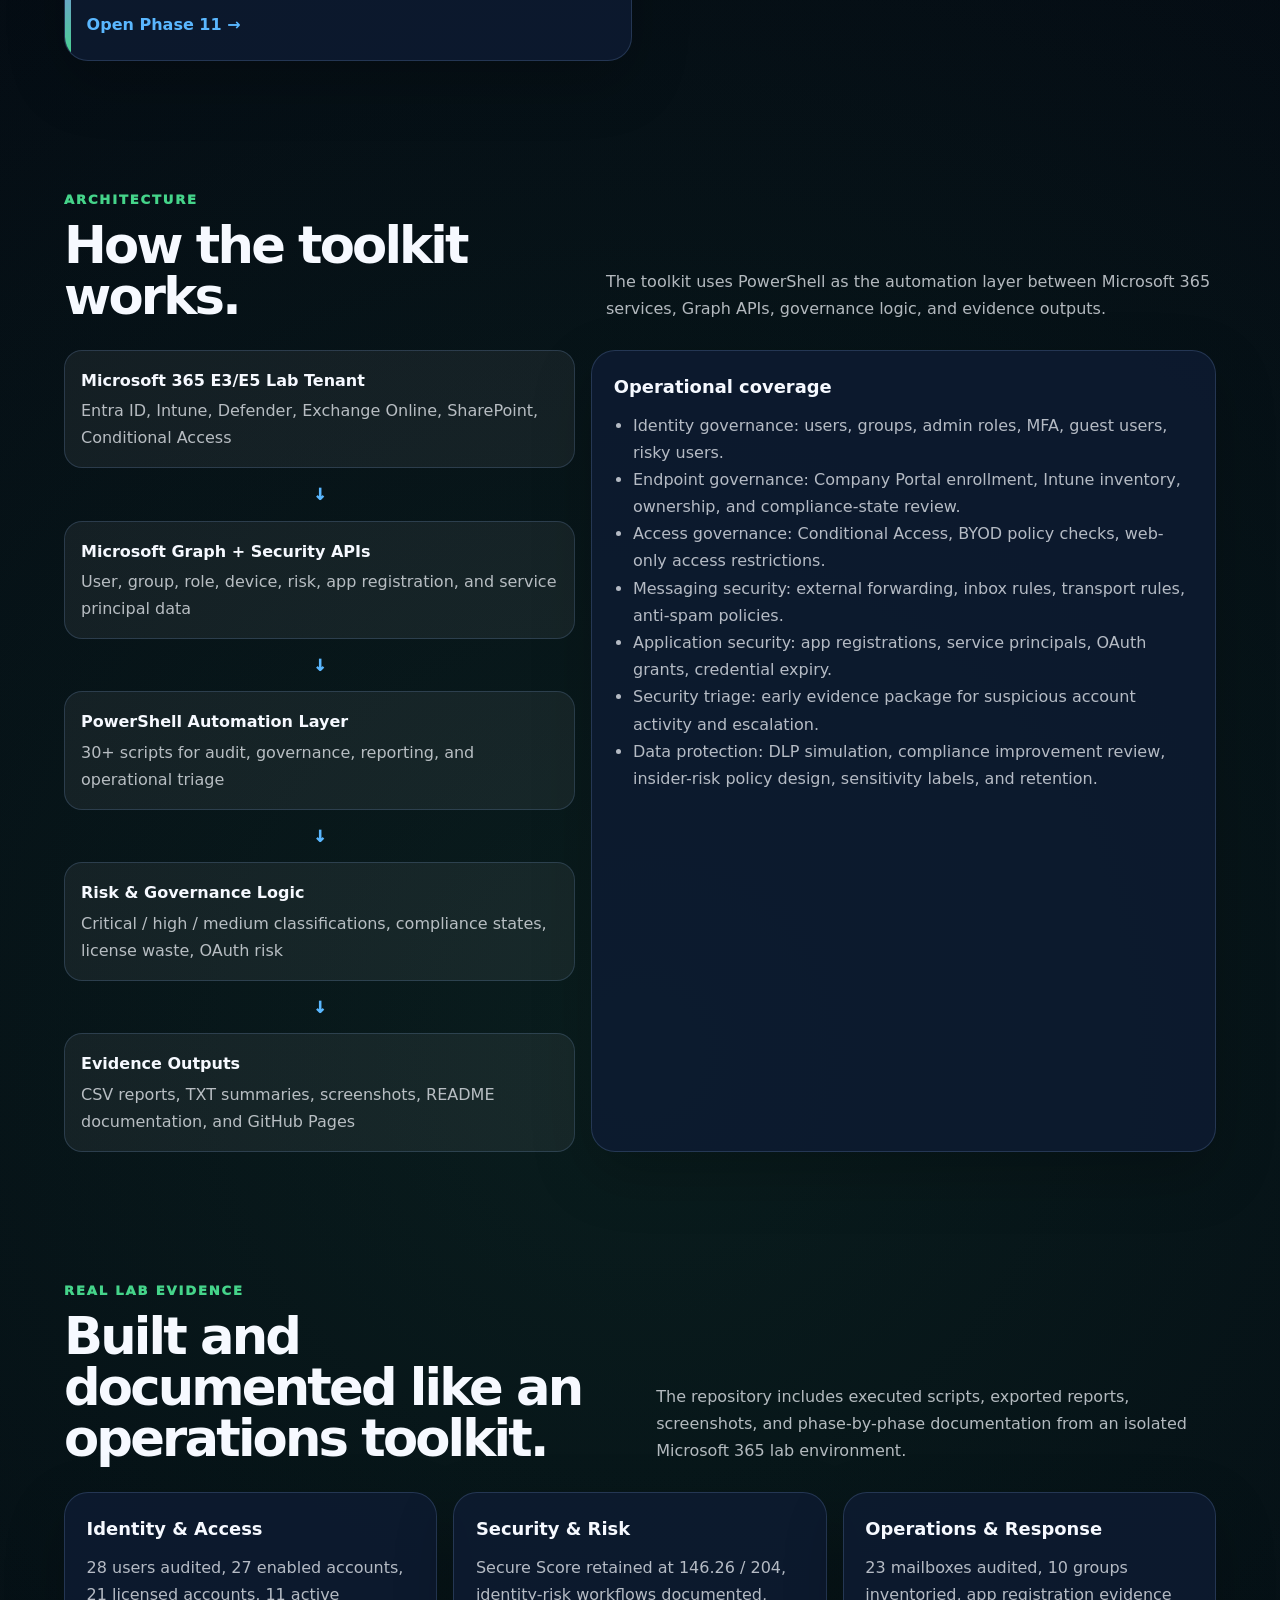
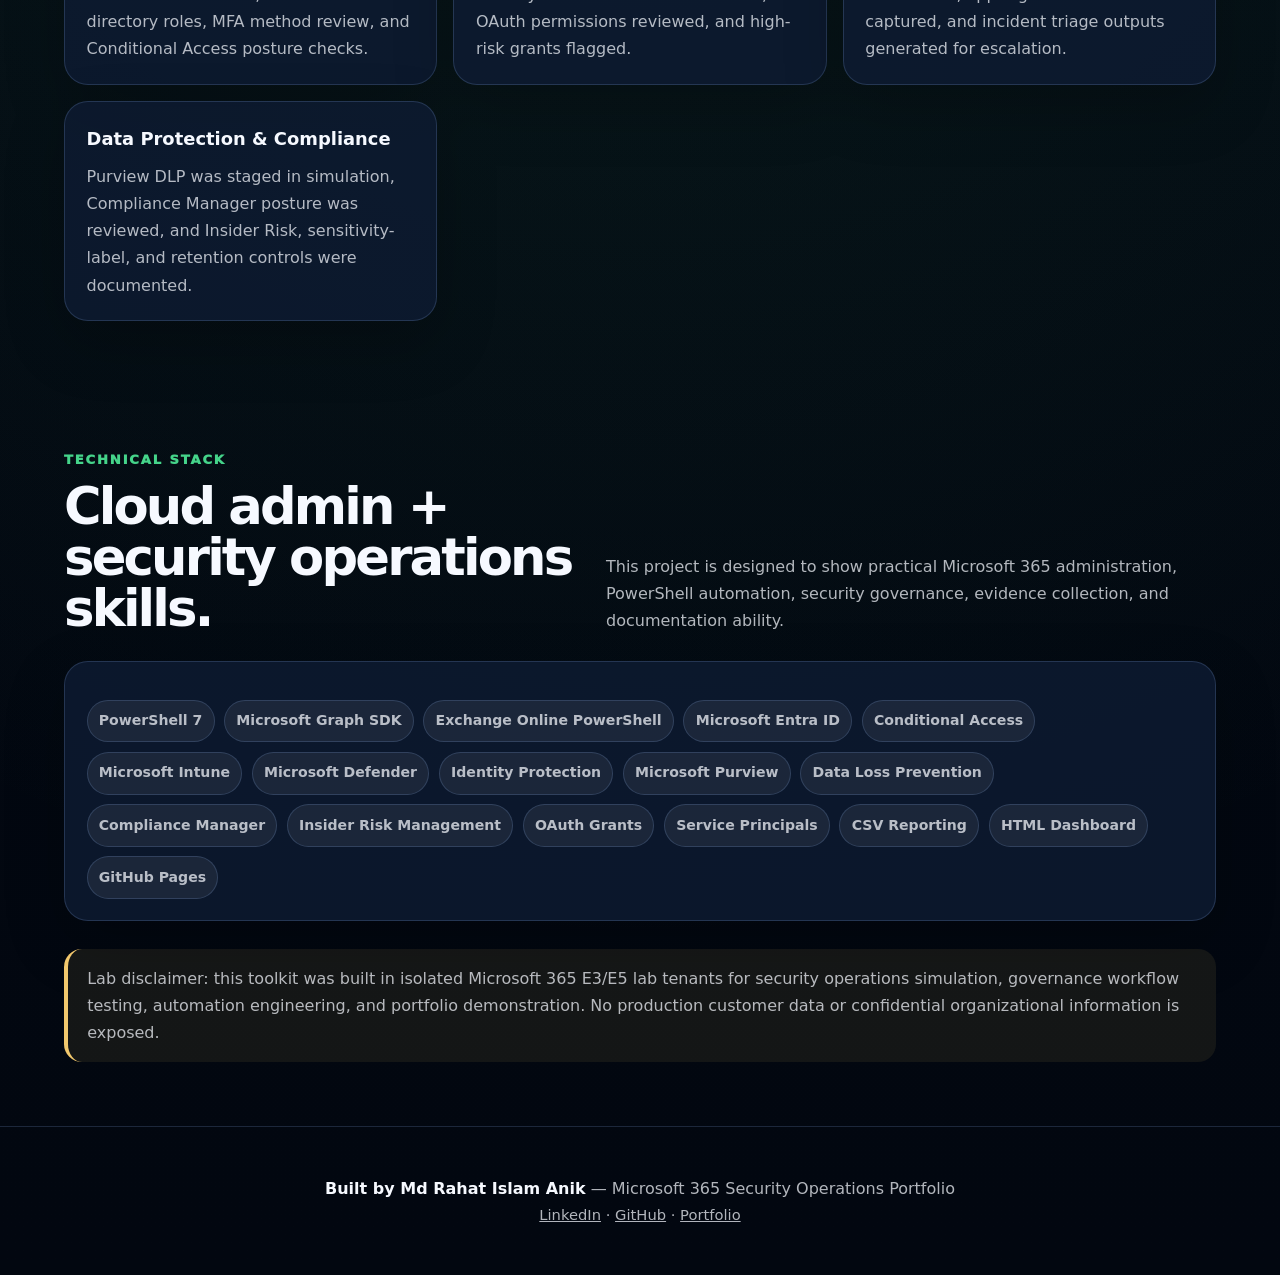
==== commit 0bf0def5: "fix: add Phase 10 and 11 cards to Pages site phase list" ====
--- a/index.html
+++ b/index.html
@@ -441,6 +441,18 @@
         <p>Microsoft Purview DLP simulation, Compliance Manager review, Insider Risk policy planning, sensitivity labels, and retention governance.</p>
         <a href="https://github.com/rahatislamanik-spec/Enterprise-IT-Security-Operations-Toolkit/tree/main/phase-9-data-protection-compliance-operations" target="_blank" rel="noreferrer">Open Phase 9 →</a>
       </article>
+
+      <article class="phase">
+        <div class="phase-top"><h3>Purview Retention Policy Framework</h3><span class="badge">Phase 10</span></div>
+        <p>End-to-end data lifecycle governance using Microsoft Purview retention policies, retention labels, records management, and legal hold procedures across Exchange, SharePoint, OneDrive, and Teams.</p>
+        <a href="https://github.com/rahatislamanik-spec/Enterprise-IT-Security-Operations-Toolkit/tree/main/phase-10-purview-retention-framework" target="_blank" rel="noreferrer">Open Phase 10 →</a>
+      </article>
+
+      <article class="phase">
+        <div class="phase-top"><h3>Purview DLP Investigation Runbook</h3><span class="badge">Phase 11</span></div>
+        <p>Structured DLP incident investigation workflow using Activity Explorer, Unified Audit Log, eDiscovery, and Insider Risk Management for triaging policy alerts and escalating insider-risk incidents.</p>
+        <a href="https://github.com/rahatislamanik-spec/Enterprise-IT-Security-Operations-Toolkit/tree/main/phase-11-purview-dlp-investigation-runbook" target="_blank" rel="noreferrer">Open Phase 11 →</a>
+      </article>
     </div>
   </div>
 </section>
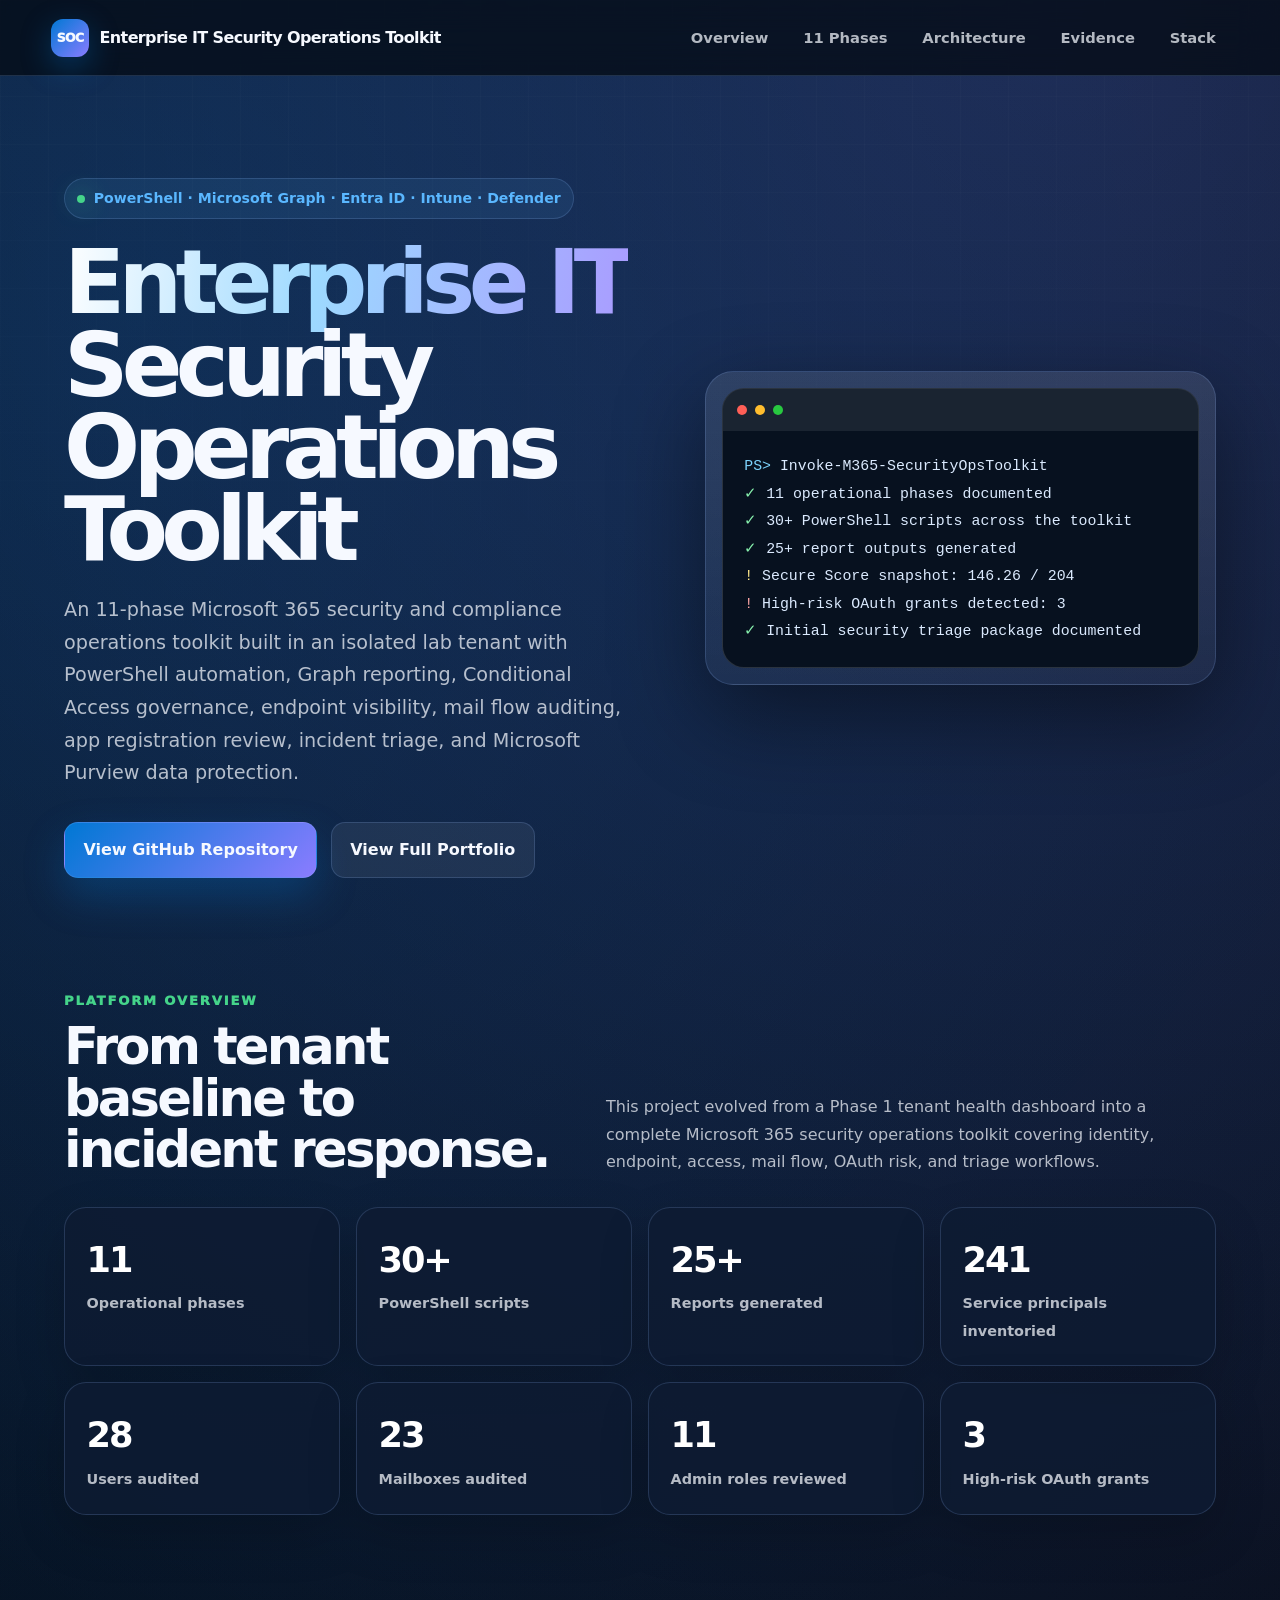
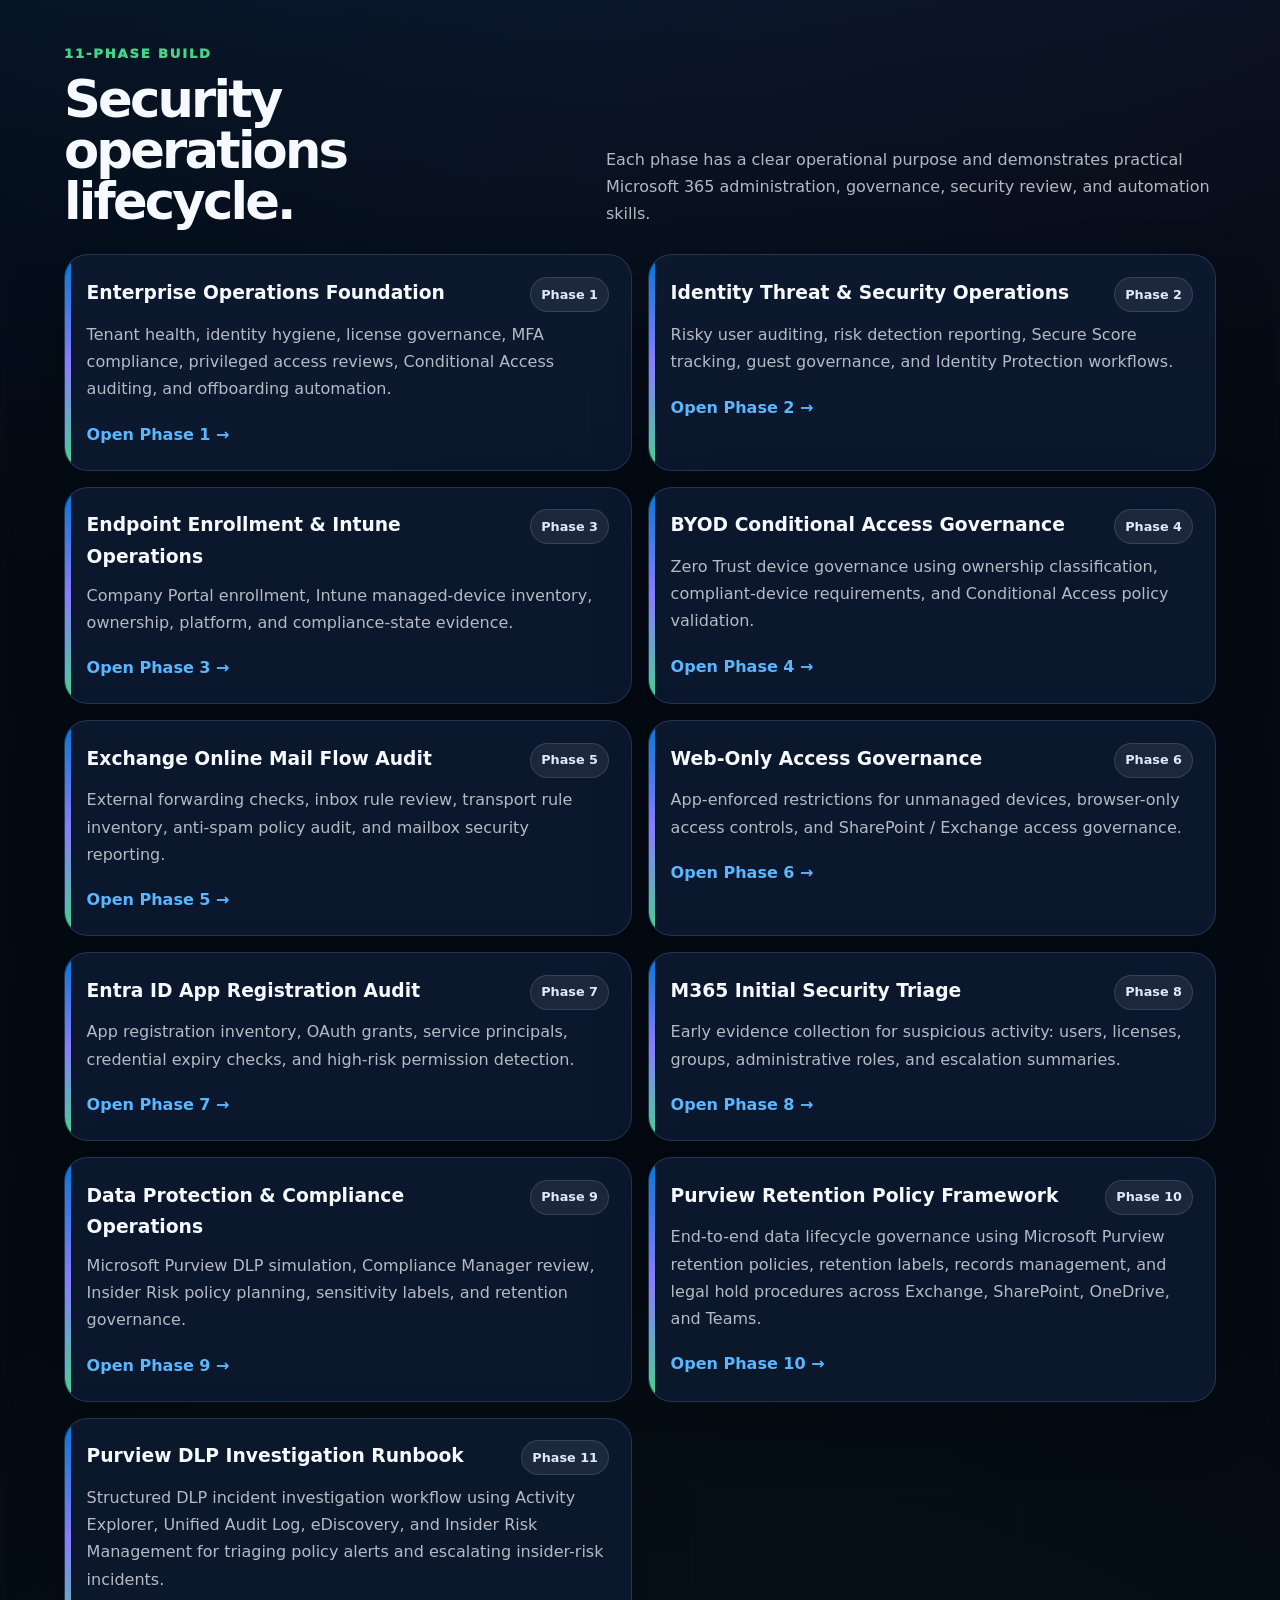
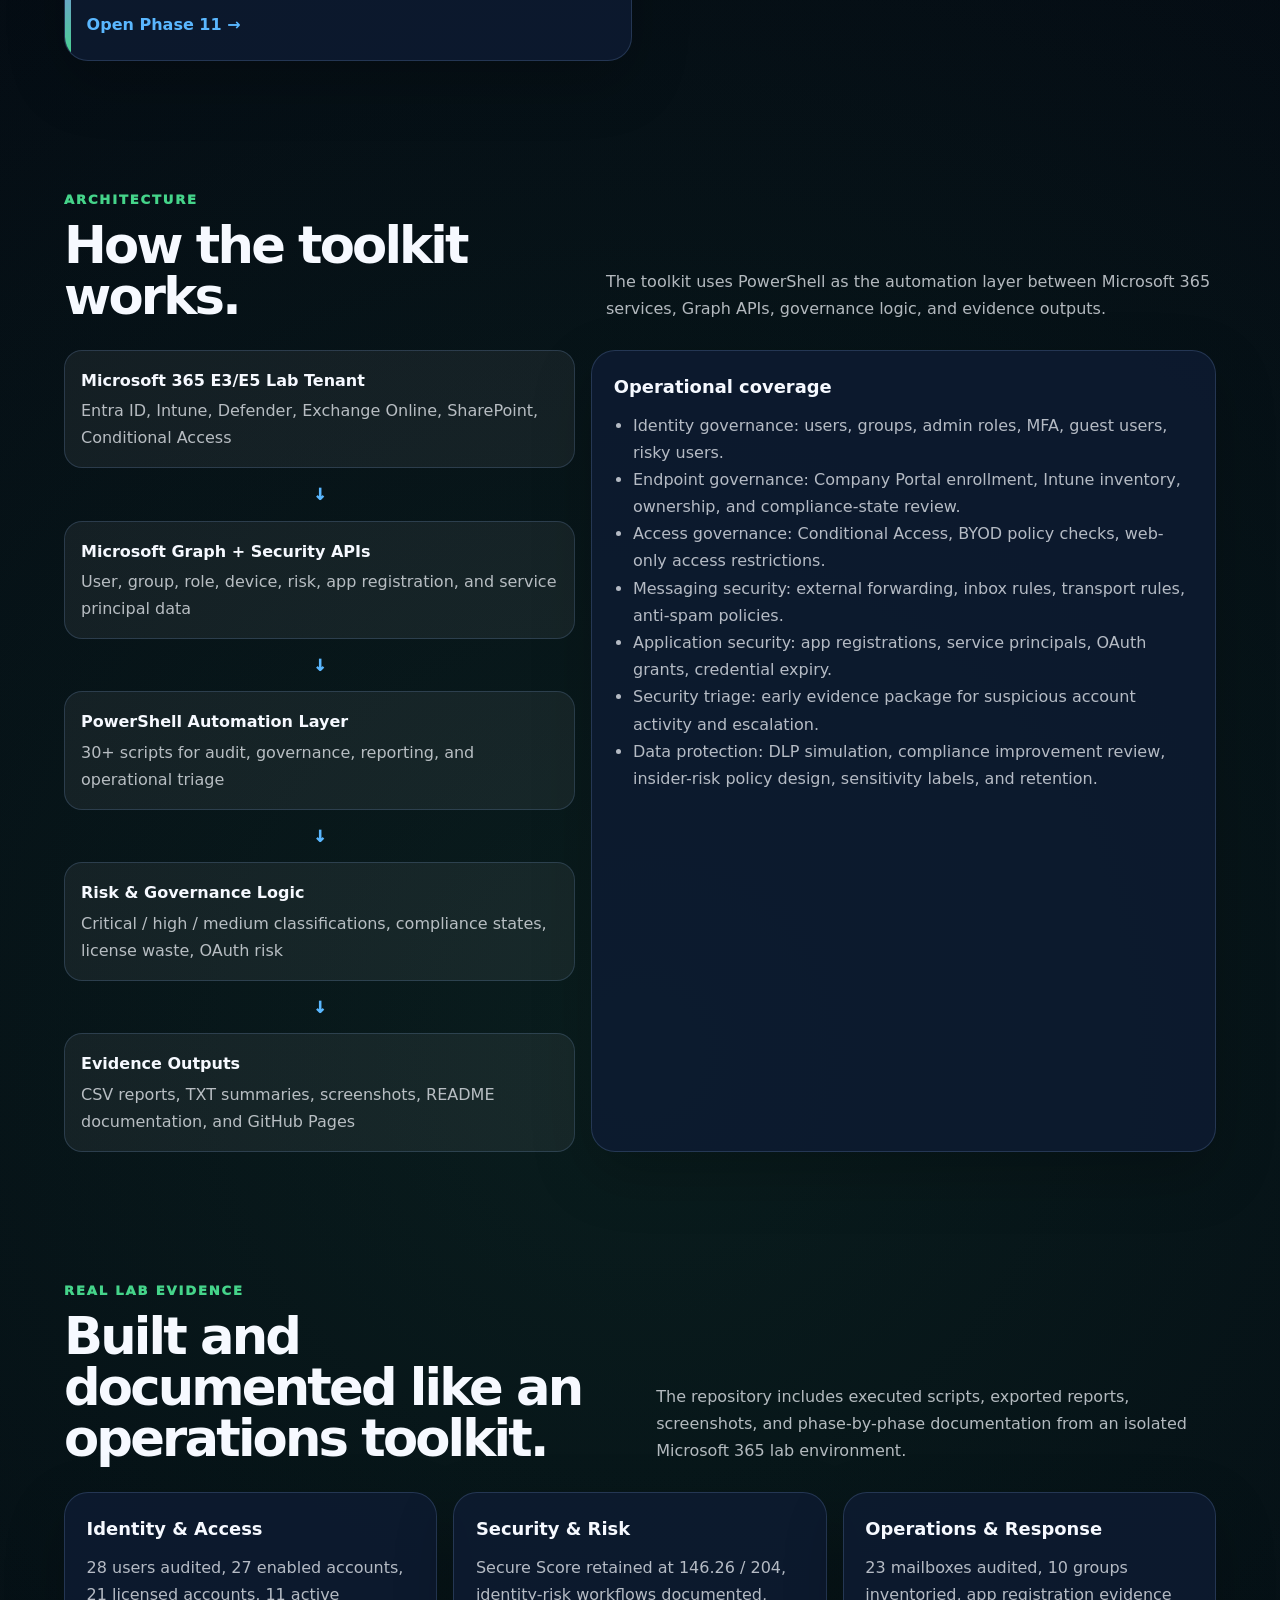
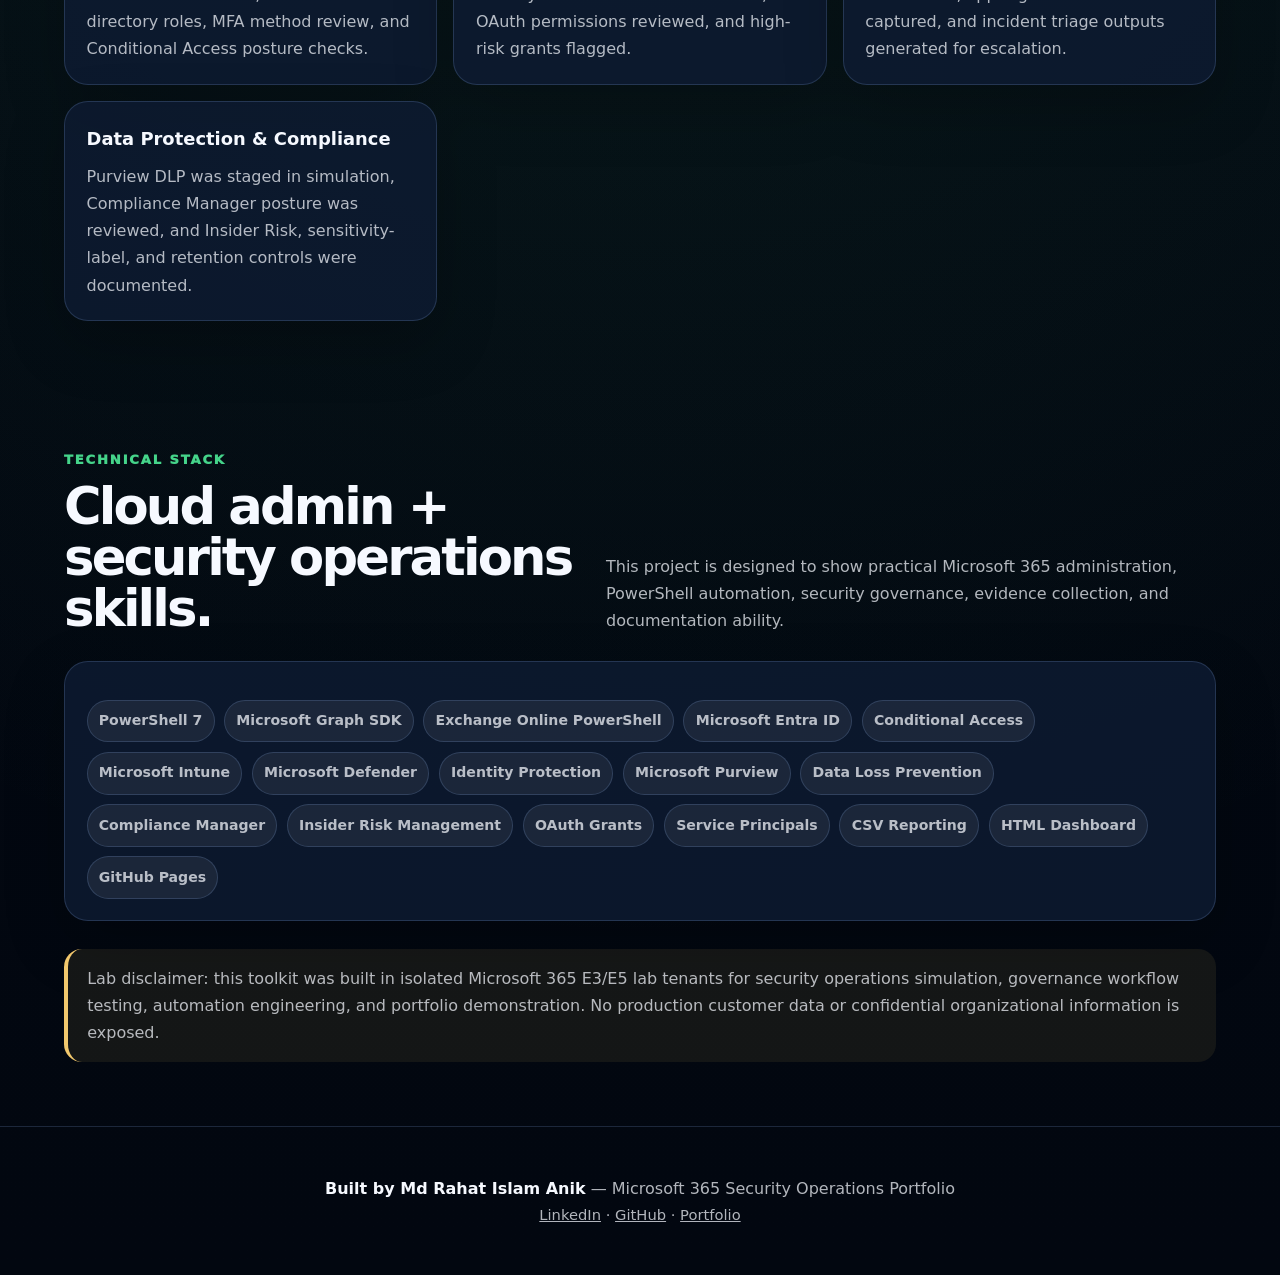
==== commit cde3f73b: "fix: align Pages metadata with 11-phase structure" ====
--- a/index.html
+++ b/index.html
@@ -4,7 +4,7 @@
 <meta charset="UTF-8" />
 <meta name="viewport" content="width=device-width, initial-scale=1.0" />
 <title>Enterprise IT Security Operations Toolkit | Md Rahat Islam Anik</title>
-<meta name="description" content="A 9-phase Microsoft 365 security and compliance operations lab built with PowerShell, Microsoft Graph, Entra ID, Intune, Defender, Exchange Online, Conditional Access, Purview, and documented lab evidence." />
+<meta name="description" content="An 11-phase Microsoft 365 security and compliance operations toolkit built with PowerShell, Microsoft Graph, Entra ID, Intune, Defender, Exchange Online, Conditional Access, Purview, and documented lab evidence." />
 <style>
 :root {
   --bg: #050b14;
@@ -331,7 +331,7 @@
     <div>
       <div class="eyebrow">PowerShell · Microsoft Graph · Entra ID · Intune · Defender</div>
       <h1><span class="gradient">Enterprise IT</span><br/>Security Operations Toolkit</h1>
-      <p class="lead">A 9-phase Microsoft 365 security and compliance operations lab built in an isolated lab tenant with PowerShell automation, Graph reporting, Conditional Access governance, endpoint visibility, mail flow auditing, app registration review, incident triage, and Microsoft Purview data protection.</p>
+      <p class="lead">An 11-phase Microsoft 365 security and compliance operations toolkit built in an isolated lab tenant with PowerShell automation, Graph reporting, Conditional Access governance, endpoint visibility, mail flow auditing, app registration review, incident triage, and Microsoft Purview data protection.</p>
       <div class="ctas">
         <a class="btn primary" href="https://github.com/rahatislamanik-spec/Enterprise-IT-Security-Operations-Toolkit" target="_blank" rel="noreferrer">View GitHub Repository</a>
         <a class="btn secondary" href="https://rahatislamanik-spec.github.io/IT-Portfolio-Rahat-Islam-Anik/" target="_blank" rel="noreferrer">View Full Portfolio</a>
@@ -365,7 +365,7 @@
       <p>This project evolved from a Phase 1 tenant health dashboard into a complete Microsoft 365 security operations toolkit covering identity, endpoint, access, mail flow, OAuth risk, and triage workflows.</p>
     </div>
     <div class="stats">
-      <div class="stat"><strong>9</strong><span>Operational phases</span></div>
+      <div class="stat"><strong>11</strong><span>Operational phases</span></div>
       <div class="stat"><strong>30+</strong><span>PowerShell scripts</span></div>
       <div class="stat"><strong>25+</strong><span>Reports generated</span></div>
       <div class="stat"><strong>241</strong><span>Service principals inventoried</span></div>
@@ -381,7 +381,7 @@
   <div class="container">
     <div class="section-head">
       <div>
-        <div class="kicker">9-Phase Build</div>
+        <div class="kicker">11-Phase Build</div>
         <h2>Security operations lifecycle.</h2>
       </div>
       <p>Each phase has a clear operational purpose and demonstrates practical Microsoft 365 administration, governance, security review, and automation skills.</p>
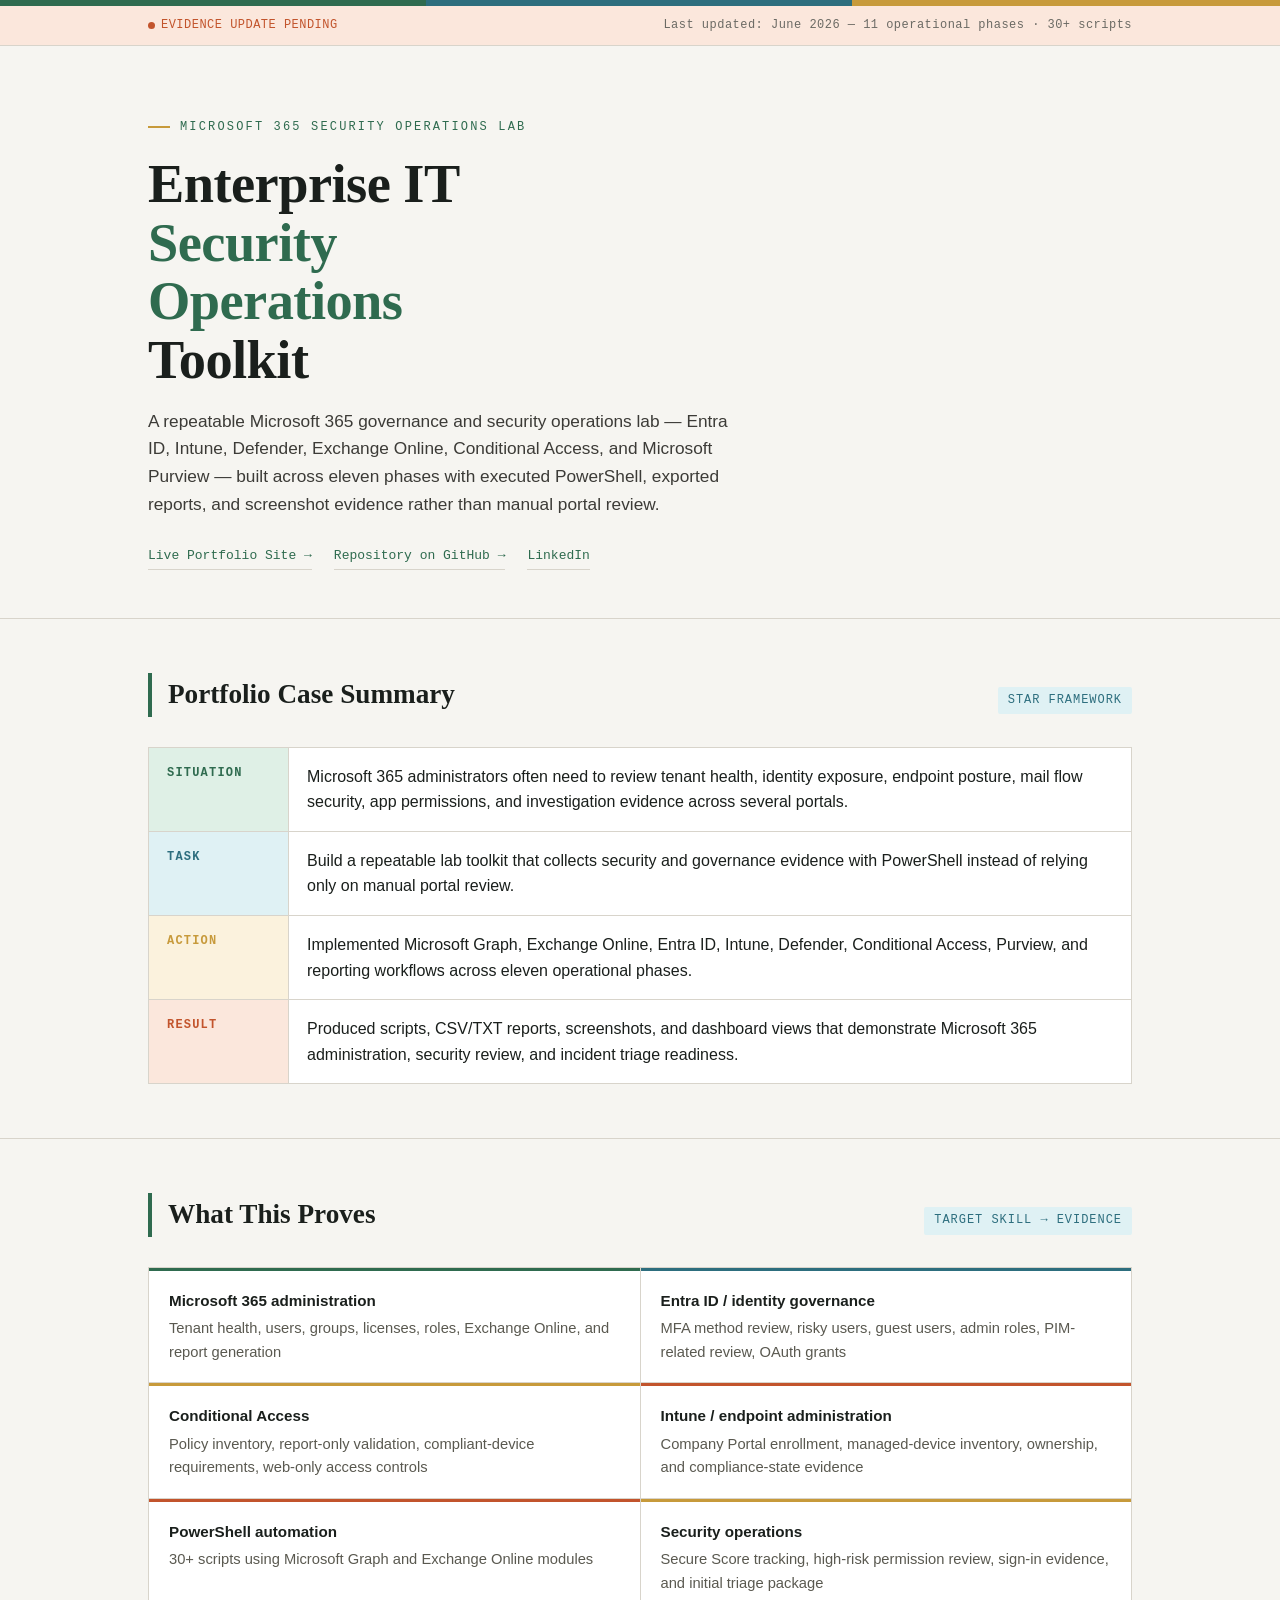
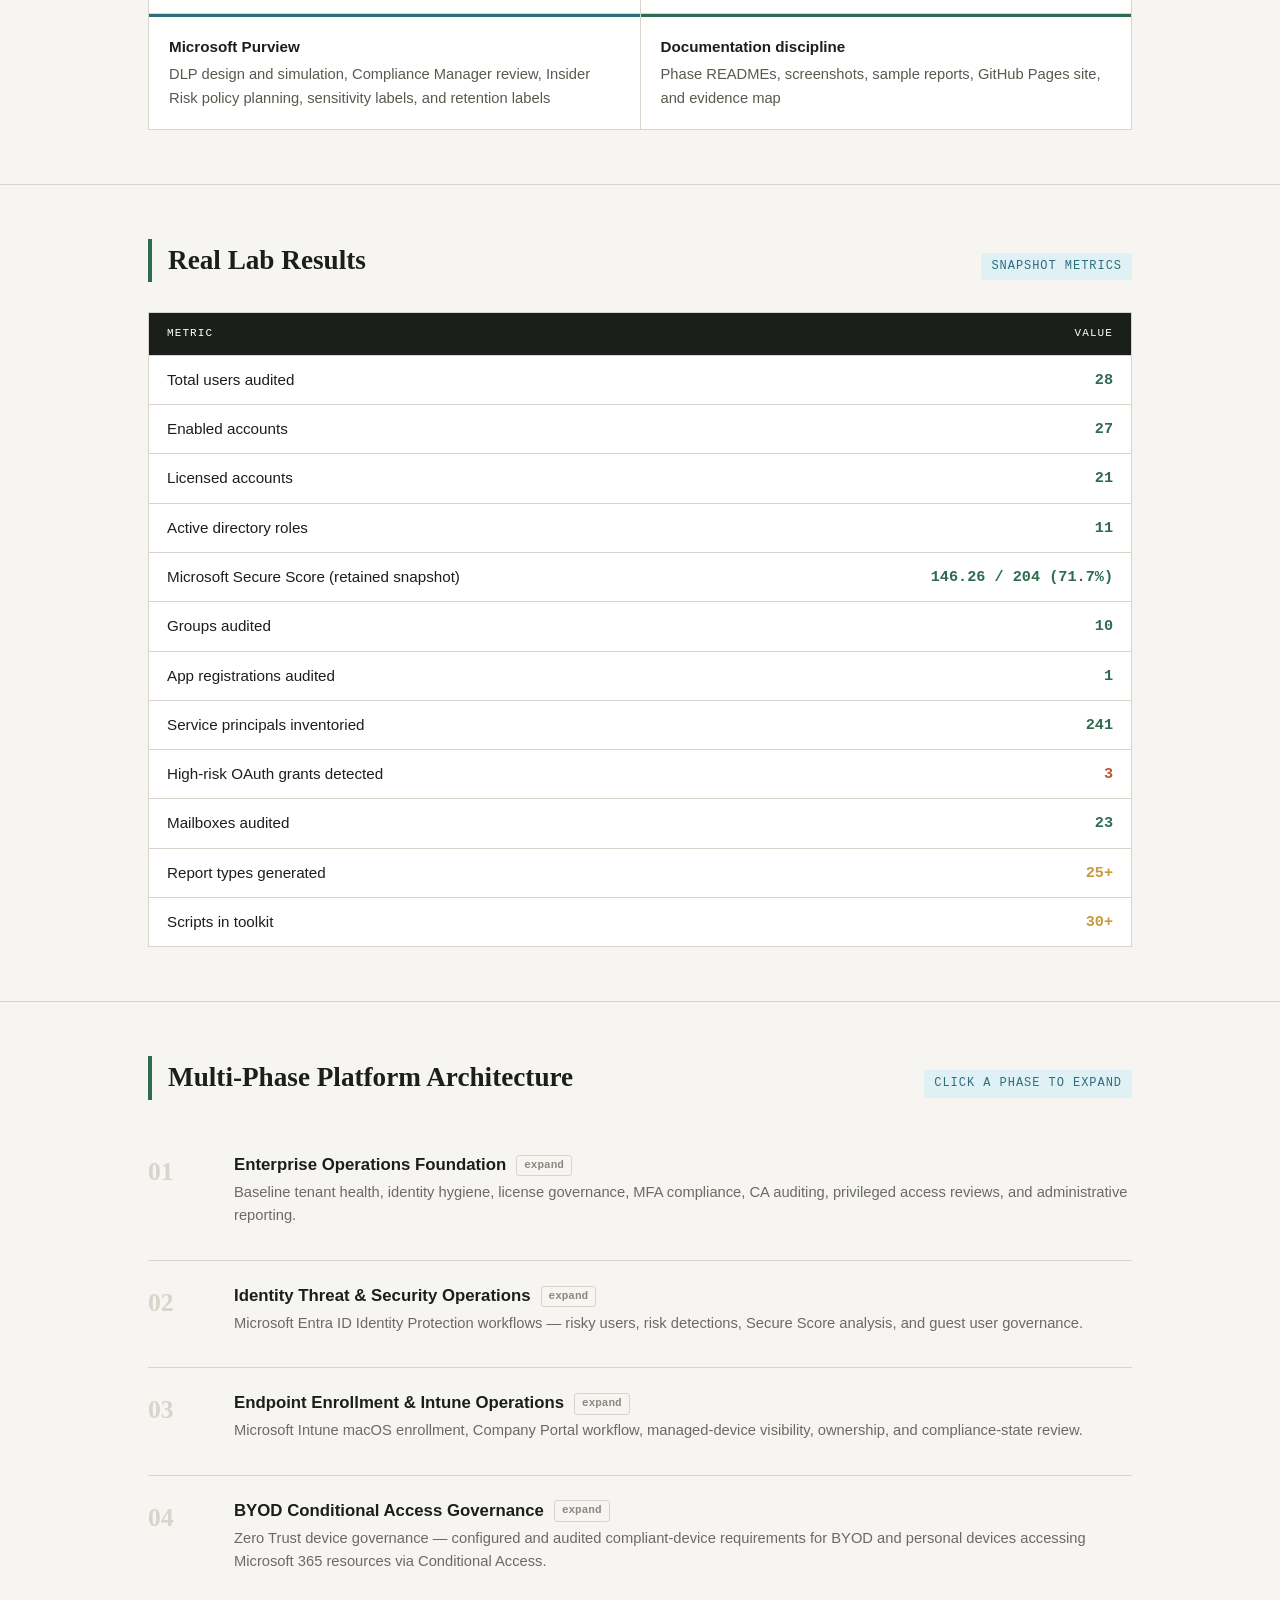
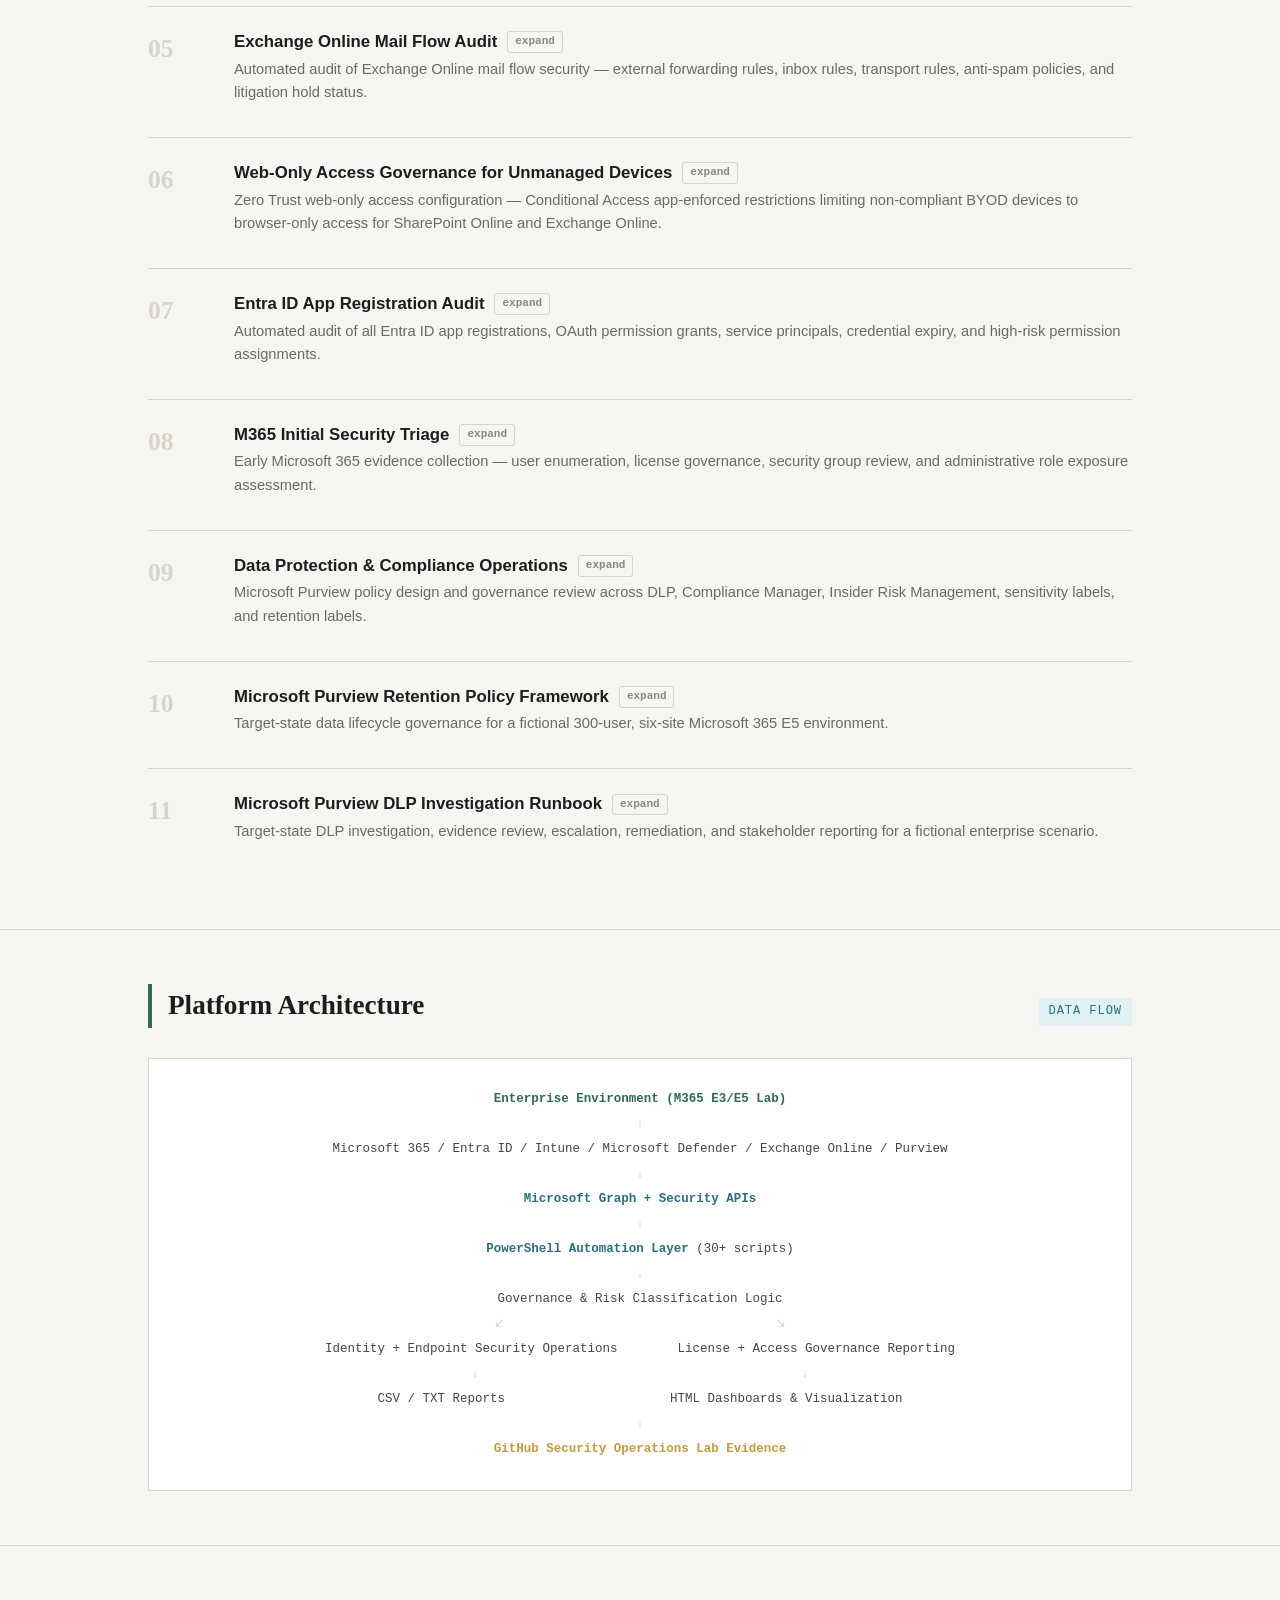
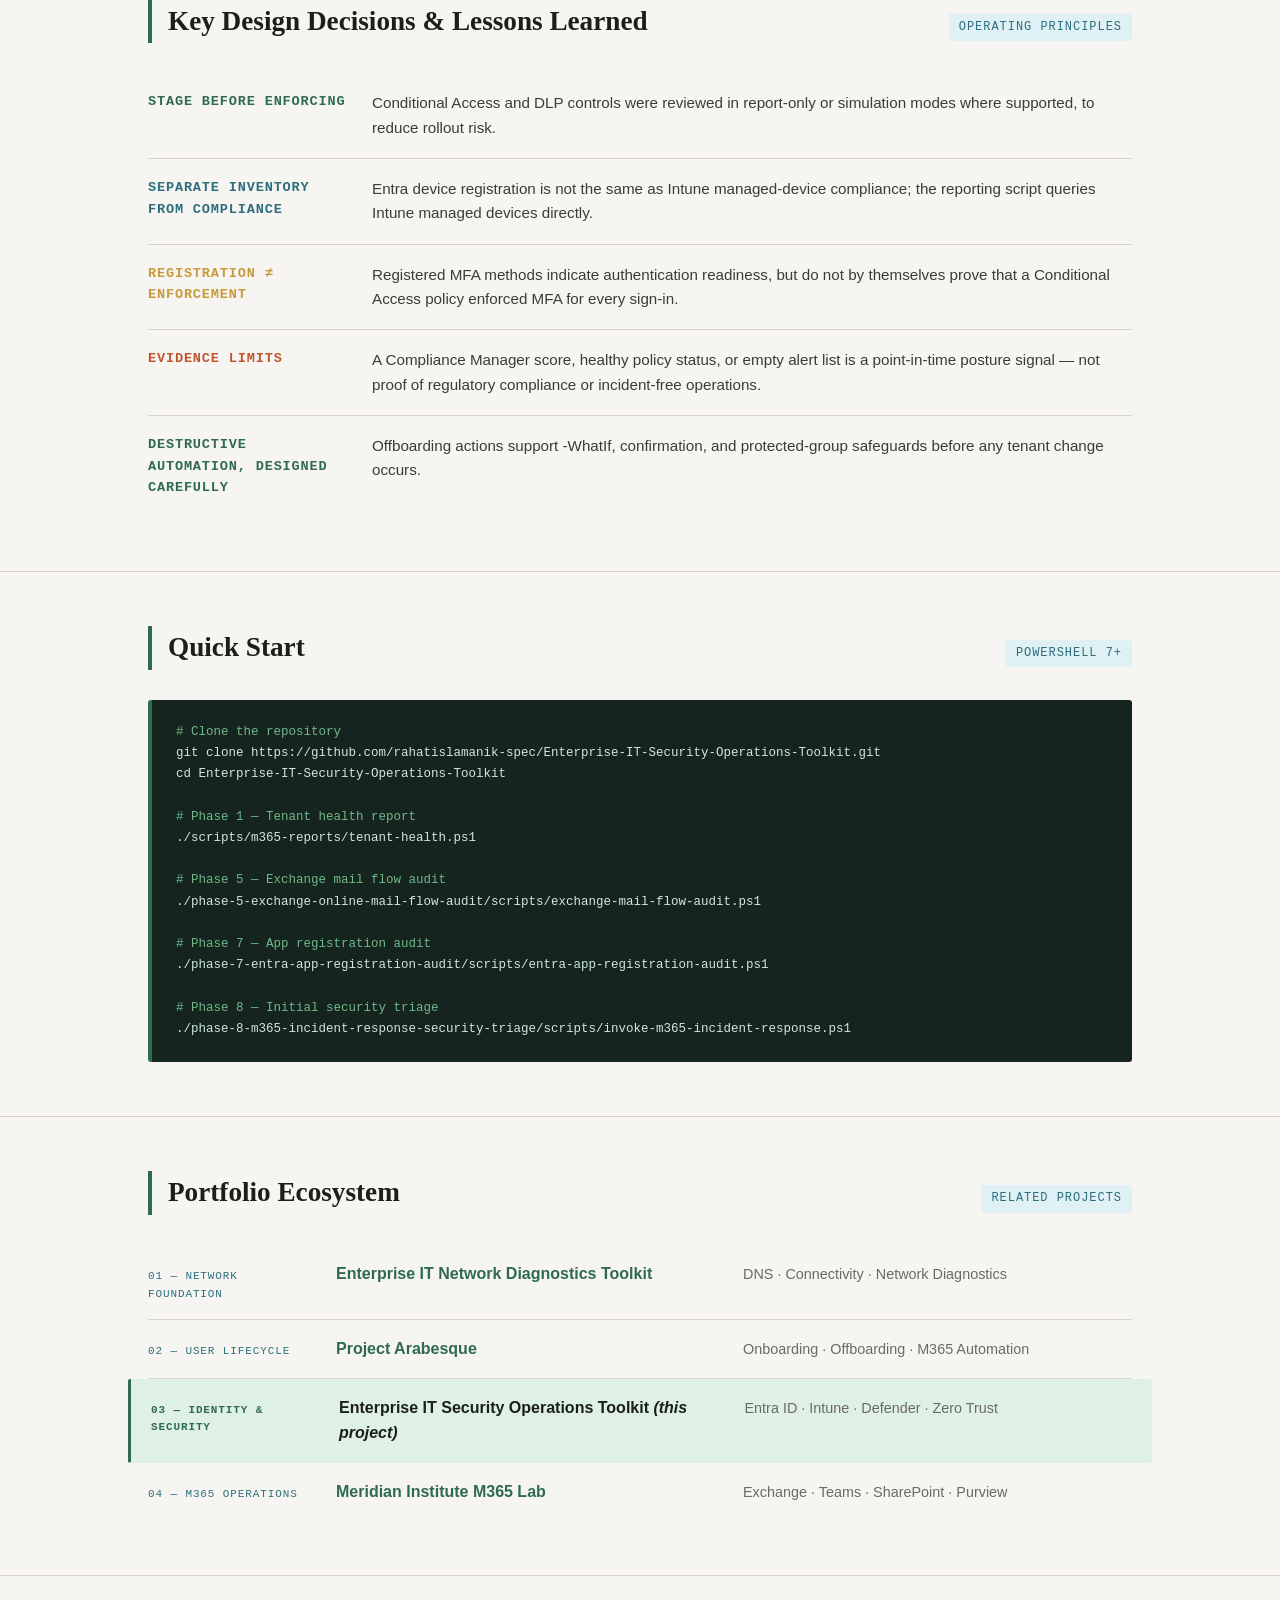
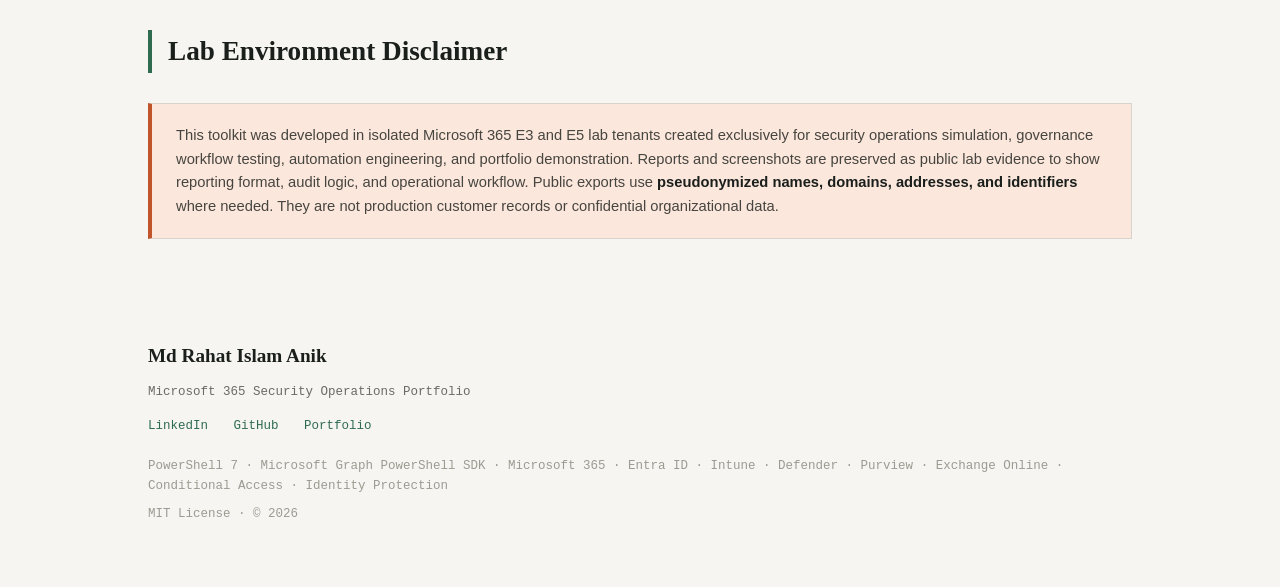
==== commit b0eb12e1: "feat: add color accents to portfolio landing page" ====
--- a/index.html
+++ b/index.html
@@ -1,578 +1,758 @@
 <!DOCTYPE html>
 <html lang="en">
 <head>
-<meta charset="UTF-8" />
-<meta name="viewport" content="width=device-width, initial-scale=1.0" />
-<title>Enterprise IT Security Operations Toolkit | Md Rahat Islam Anik</title>
-<meta name="description" content="An 11-phase Microsoft 365 security and compliance operations toolkit built with PowerShell, Microsoft Graph, Entra ID, Intune, Defender, Exchange Online, Conditional Access, Purview, and documented lab evidence." />
+<meta charset="UTF-8">
+<meta name="viewport" content="width=device-width, initial-scale=1.0">
+<title>Enterprise IT Security Operations Toolkit — Md Rahat Islam Anik</title>
 <style>
-:root {
-  --bg: #050b14;
-  --bg2: #081426;
-  --panel: rgba(14, 28, 51, .82);
-  --panel2: rgba(255,255,255,.065);
-  --line: rgba(148, 190, 255, .18);
-  --text: #f6f9ff;
-  --muted: rgba(246,249,255,.72);
-  --soft: rgba(246,249,255,.10);
-  --blue: #5ab7ff;
-  --azure: #0078d4;
-  --violet: #8a7cff;
-  --green: #45d48a;
-  --gold: #f2c86d;
-  --red: #ff6b6b;
-  --shadow: 0 30px 90px rgba(0,0,0,.45);
-}
-* { box-sizing: border-box; margin: 0; padding: 0; }
-html { scroll-behavior: smooth; }
-body {
-  min-height: 100vh;
-  color: var(--text);
-  font-family: Inter, ui-sans-serif, system-ui, -apple-system, BlinkMacSystemFont, "Segoe UI", sans-serif;
-  background:
-    radial-gradient(circle at 10% 5%, rgba(0,120,212,.24), transparent 32%),
-    radial-gradient(circle at 82% 0%, rgba(138,124,255,.22), transparent 34%),
-    radial-gradient(circle at 50% 70%, rgba(69,212,138,.10), transparent 35%),
-    linear-gradient(180deg, var(--bg), #020710 100%);
-  line-height: 1.7;
-  overflow-x: hidden;
-}
-body::before {
-  content: "";
-  position: fixed;
-  inset: 0;
-  pointer-events: none;
-  z-index: 0;
-  background-image:
-    linear-gradient(rgba(255,255,255,.025) 1px, transparent 1px),
-    linear-gradient(90deg, rgba(255,255,255,.025) 1px, transparent 1px);
-  background-size: 48px 48px;
-  mask-image: linear-gradient(to bottom, rgba(0,0,0,.78), transparent 85%);
-}
-a { color: inherit; }
-.page { position: relative; z-index: 1; }
-nav {
-  position: sticky;
-  top: 0;
-  z-index: 20;
-  display: flex;
-  justify-content: space-between;
-  align-items: center;
-  gap: 1rem;
-  padding: 1rem clamp(1rem, 4vw, 3.5rem);
-  border-bottom: 1px solid var(--line);
-  background: rgba(5, 11, 20, .76);
-  backdrop-filter: blur(18px);
-}
-.logo {
-  font-weight: 900;
-  letter-spacing: -.04em;
-  text-decoration: none;
-  display: flex;
-  gap: .65rem;
-  align-items: center;
-}
-.logo-mark {
-  width: 38px;
-  height: 38px;
-  border-radius: 12px;
-  background: linear-gradient(135deg, var(--azure), var(--violet));
-  box-shadow: 0 10px 30px rgba(0,120,212,.35);
-  display: grid;
-  place-items: center;
-  font-weight: 950;
-  font-size: .78rem;
-}
-.nav-links { display: flex; flex-wrap: wrap; gap: .55rem; }
-.nav-links a {
-  text-decoration: none;
-  color: var(--muted);
-  font-size: .92rem;
-  font-weight: 750;
-  padding: .5rem .75rem;
-  border: 1px solid transparent;
-  border-radius: 999px;
-}
-.nav-links a:hover { color: var(--text); border-color: var(--line); background: var(--soft); }
-.hero { padding: clamp(4rem, 8vw, 7rem) clamp(1rem, 5vw, 5rem) 3rem; }
-.hero-grid {
-  max-width: 1220px;
-  margin: auto;
-  display: grid;
-  grid-template-columns: 1.06fr .94fr;
-  gap: clamp(2rem, 5vw, 4rem);
-  align-items: center;
-}
-.eyebrow {
-  display: inline-flex;
-  align-items: center;
-  gap: .55rem;
-  padding: .45rem .75rem;
-  border: 1px solid var(--line);
-  border-radius: 999px;
-  color: var(--blue);
-  background: rgba(90,183,255,.09);
-  font-size: .88rem;
-  font-weight: 800;
-  margin-bottom: 1.4rem;
-}
-.eyebrow::before {
-  content:"";
-  width: 8px;
-  height: 8px;
-  border-radius: 50%;
-  background: var(--green);
-  box-shadow: 0 0 24px var(--green);
-}
-h1 {
-  font-size: clamp(3rem, 7vw, 6.7rem);
-  line-height: .92;
-  letter-spacing: -.075em;
-  max-width: 960px;
-}
-.gradient {
-  background: linear-gradient(100deg, #ffffff 0%, #9dd9ff 45%, #a99bff 100%);
-  -webkit-background-clip: text;
-  color: transparent;
-}
-.lead {
-  color: var(--muted);
-  font-size: clamp(1.05rem, 1.5vw, 1.28rem);
-  margin: 1.45rem 0 2rem;
-  max-width: 790px;
-}
-.ctas { display: flex; flex-wrap: wrap; gap: .85rem; }
-.btn {
-  display: inline-flex;
-  align-items: center;
-  justify-content: center;
-  gap: .5rem;
-  padding: .85rem 1.15rem;
-  border-radius: 14px;
-  text-decoration: none;
-  font-weight: 850;
-  border: 1px solid var(--line);
-  transition: transform .2s ease, background .2s ease;
-}
-.btn:hover { transform: translateY(-2px); }
-.btn.primary { background: linear-gradient(135deg, var(--azure), var(--violet)); box-shadow: 0 18px 40px rgba(0,120,212,.28); }
-.btn.secondary { background: var(--panel2); color: var(--text); }
-.hero-card {
-  border: 1px solid var(--line);
-  border-radius: 28px;
-  padding: 1rem;
-  background: linear-gradient(180deg, rgba(255,255,255,.10), rgba(255,255,255,.04));
-  box-shadow: var(--shadow);
-  overflow: hidden;
-}
-.terminal {
-  border-radius: 22px;
-  overflow: hidden;
-  border: 1px solid rgba(255,255,255,.14);
-  background: #07111f;
-}
-.terminal-bar {
-  height: 42px;
-  display: flex;
-  align-items: center;
-  gap: .5rem;
-  padding: 0 .9rem;
-  background: rgba(255,255,255,.08);
-}
-.dot { width: 10px; height: 10px; border-radius: 50%; background: #ff5f57; }
-.dot:nth-child(2) { background: #ffbd2e; }
-.dot:nth-child(3) { background: #28c840; }
-.terminal-body {
-  font-family: ui-monospace, SFMono-Regular, Menlo, Consolas, monospace;
-  color: #dbeafe;
-  padding: 1.35rem;
-  line-height: 1.85;
-  font-size: .93rem;
-}
-.cmd { color:#7dd3fc; }
-.ok { color:#86efac; }
-.warn { color:#fde68a; }
-.danger { color:#fca5a5; }
-section { padding: 4rem clamp(1rem, 5vw, 5rem); }
-.container { max-width: 1220px; margin: auto; }
-.section-head {
-  display:flex;
-  justify-content:space-between;
-  gap:2rem;
-  align-items:end;
-  margin-bottom: 1.7rem;
-}
-.kicker {
-  color: var(--green);
-  font-size:.82rem;
-  text-transform:uppercase;
-  letter-spacing:.14em;
-  font-weight:950;
-  margin-bottom:.55rem;
-}
-h2 {
-  font-size: clamp(2rem, 4vw, 3.6rem);
-  line-height:1;
-  letter-spacing:-.055em;
-}
-.section-head p { max-width: 610px; color: var(--muted); }
-.stats { display:grid; grid-template-columns: repeat(4,1fr); gap: 1rem; margin-top: 2rem; }
-.stat {
-  border:1px solid var(--line);
-  border-radius: 22px;
-  padding: 1.35rem;
-  background: var(--panel);
-  box-shadow: 0 20px 50px rgba(0,0,0,.18);
-}
-.stat strong { display:block; font-size:2.2rem; letter-spacing:-.06em; color:#fff; }
-.stat span { color: var(--muted); font-weight: 800; font-size:.9rem; }
-.grid-3 { display:grid; grid-template-columns: repeat(3,1fr); gap: 1rem; }
-.card {
-  border:1px solid var(--line);
-  border-radius: 24px;
-  padding: 1.35rem;
-  background: var(--panel);
-  box-shadow: 0 22px 60px rgba(0,0,0,.22);
-}
-.card h3 { margin-bottom:.55rem; font-size:1.12rem; }
-.card p, .card li { color: var(--muted); }
-ul { padding-left: 1.2rem; }
-.phase-grid { display:grid; grid-template-columns: repeat(2,1fr); gap: 1rem; }
-.phase {
-  position: relative;
-  border:1px solid var(--line);
-  border-radius: 24px;
-  padding: 1.35rem;
-  background: var(--panel);
-  box-shadow: 0 22px 60px rgba(0,0,0,.20);
-  overflow: hidden;
-}
-.phase::before {
-  content:"";
-  position:absolute;
-  top:0;
-  left:0;
-  width: 6px;
-  height:100%;
-  background: linear-gradient(180deg, var(--azure), var(--violet), var(--green));
-}
-.phase-top { display:flex; justify-content:space-between; gap:1rem; align-items:flex-start; margin-bottom:.55rem; }
-.badge {
-  flex:0 0 auto;
-  padding:.35rem .65rem;
-  border:1px solid var(--line);
-  border-radius:999px;
-  color:#dbeafe;
-  background:rgba(255,255,255,.07);
-  font-size:.8rem;
-  font-weight:900;
-}
-.phase p { color: var(--muted); margin: .45rem 0 .85rem; }
-.phase a { display:inline-flex; margin-top:.3rem; text-decoration:none; color:var(--blue); font-weight:900; }
-.architecture { display:grid; grid-template-columns:.9fr 1.1fr; gap:1rem; }
-.flow { display:grid; gap:.78rem; }
-.node {
-  border:1px solid var(--line);
-  border-radius:18px;
-  padding:1rem;
-  background:rgba(255,255,255,.06);
-}
-.node b { display:block; margin-bottom:.2rem; }
-.node span { color:var(--muted); }
-.arrow { text-align:center; color:var(--blue); font-weight:950; }
-.pill-list { display:flex; flex-wrap: wrap; gap:.6rem; margin-top: 1rem; }
-.pill {
-  border:1px solid var(--line);
-  background: rgba(255,255,255,.065);
-  padding:.52rem .7rem;
-  border-radius:999px;
-  color: var(--muted);
-  font-weight:800;
-  font-size:.88rem;
-}
-.note {
-  border-left: 4px solid var(--gold);
-  padding: 1rem 1.2rem;
-  background: rgba(242,200,109,.08);
-  border-radius: 18px;
-  color: var(--muted);
-}
-.footer {
-  padding: 3rem clamp(1rem, 5vw, 5rem);
-  border-top:1px solid var(--line);
-  color: var(--muted);
-  text-align:center;
-}
-.footer strong { color: var(--text); }
-.small { font-size: .92rem; color: var(--muted); }
-@media (max-width: 980px) {
-  .hero-grid, .architecture, .section-head { grid-template-columns:1fr; display:grid; }
-  .stats, .grid-3, .phase-grid { grid-template-columns:1fr; }
-  .nav-links { display:none; }
-  h1 { font-size: clamp(2.8rem, 15vw, 4.7rem); }
-}
+  :root{
+    --ink:#1a1f1c;
+    --paper:#f6f5f1;
+    --line:#d8d4cb;
+    --accent:#2f6b4f;
+    --accent-soft:#dff0e6;
+    --flag:#c2542c;
+    --flag-soft:#fbe7dc;
+    --gold:#c79a3b;
+    --gold-soft:#fbf2dd;
+    --teal:#2d6e7e;
+    --teal-soft:#dff1f4;
+    --mono: 'IBM Plex Mono', 'SF Mono', Consolas, monospace;
+    --serif: 'Source Serif 4', Georgia, serif;
+    --sans: 'IBM Plex Sans', Arial, sans-serif;
+  }
+  *{margin:0;padding:0;box-sizing:border-box;}
+  html{scroll-behavior:smooth;}
+  body{
+    background:var(--paper);
+    color:var(--ink);
+    font-family:var(--sans);
+    font-size:16px;
+    line-height:1.6;
+  }
+  body::before{
+    content:"";
+    display:block;
+    height:6px;
+    width:100%;
+    background:linear-gradient(90deg, var(--accent) 0 33.3%, var(--teal) 33.3% 66.6%, var(--gold) 66.6% 100%);
+  }
+  a{color:var(--accent);text-decoration:none;}
+  a:hover{text-decoration:underline;}
+  a:focus-visible, button:focus-visible{outline:2px solid var(--flag); outline-offset:2px;}
+
+  .wrap{max-width:1040px;margin:0 auto;padding:0 28px;}
+
+  /* ===== Top status strip ===== */
+  .statusbar{
+    border-bottom:1px solid var(--line);
+    background:var(--flag-soft);
+    font-family:var(--mono);
+    font-size:12px;
+    letter-spacing:.04em;
+  }
+  .statusbar .wrap{
+    display:flex;justify-content:space-between;align-items:center;
+    padding-top:10px;padding-bottom:10px;
+    flex-wrap:wrap;gap:8px;
+  }
+  .status-pill{
+    display:inline-flex;align-items:center;gap:6px;
+    color:var(--flag);
+    text-transform:uppercase;
+  }
+  .status-pill::before{
+    content:"";width:7px;height:7px;border-radius:50%;
+    background:var(--flag);display:inline-block;
+  }
+  .statusbar .meta{color:#6b6a64;}
+
+  /* ===== Header / Hero ===== */
+  header.hero{
+    padding:64px 0 48px;
+    border-bottom:1px solid var(--line);
+  }
+  .eyebrow{
+    font-family:var(--mono);
+    font-size:12px;
+    letter-spacing:.18em;
+    text-transform:uppercase;
+    color:var(--accent);
+    margin-bottom:18px;
+    display:inline-flex;align-items:center;gap:10px;
+  }
+  .eyebrow::before{
+    content:"";display:inline-block;width:22px;height:2px;background:var(--gold);
+  }
+  h1{
+    font-family:var(--serif);
+    font-weight:600;
+    font-size:clamp(2.1rem, 5vw, 3.4rem);
+    line-height:1.08;
+    letter-spacing:-0.01em;
+    max-width:14ch;
+  }
+  h1 em{
+    font-style:normal;
+    color:var(--accent);
+  }
+  .hero-sub{
+    margin-top:18px;
+    font-size:1.08rem;
+    max-width:62ch;
+    color:#3c3b37;
+  }
+  .hero-links{
+    margin-top:28px;
+    display:flex;gap:22px;flex-wrap:wrap;
+    font-family:var(--mono);font-size:13px;
+  }
+  .hero-links a{
+    border-bottom:1px solid var(--line);
+    padding-bottom:2px;
+  }
+  .hero-links a:hover{border-color:var(--accent);text-decoration:none;}
+
+  /* ===== Section scaffolding ===== */
+  section{padding:54px 0;border-bottom:1px solid var(--line);}
+  section:last-of-type{border-bottom:none;}
+  .section-head{
+    display:flex;align-items:baseline;justify-content:space-between;
+    gap:24px;margin-bottom:30px;flex-wrap:wrap;
+  }
+  h2{
+    font-family:var(--serif);
+    font-size:1.7rem;
+    font-weight:600;
+    padding-left:16px;
+    border-left:4px solid var(--accent);
+  }
+  .section-tag{
+    font-family:var(--mono);font-size:12px;
+    color:var(--teal);letter-spacing:.08em;text-transform:uppercase;
+    background:var(--teal-soft);
+    padding:4px 10px;border-radius:2px;
+  }
+
+  /* ===== STAR table ===== */
+  .star{
+    display:grid;
+    grid-template-columns:140px 1fr;
+    border:1px solid var(--line);
+    background:#fff;
+  }
+  .star > div{padding:16px 18px;border-bottom:1px solid var(--line);}
+  .star > div:nth-last-child(-n+2){border-bottom:none;}
+  .star .label{
+    font-family:var(--mono);font-size:12px;letter-spacing:.1em;
+    text-transform:uppercase;
+    border-right:1px solid var(--line);
+    font-weight:600;
+  }
+  .star > div:nth-of-type(1){color:var(--accent);background:var(--accent-soft);}
+  .star > div:nth-of-type(3){color:var(--teal);background:var(--teal-soft);}
+  .star > div:nth-of-type(5){color:var(--gold);background:var(--gold-soft);}
+  .star > div:nth-of-type(7){color:var(--flag);background:var(--flag-soft);}
+  @media(max-width:620px){
+    .star{grid-template-columns:1fr;}
+    .star .label{border-right:none;border-bottom:1px dashed var(--line);}
+  }
+
+  /* ===== Two-column feature grid ===== */
+  .grid2{
+    display:grid;grid-template-columns:1fr 1fr;gap:1px;
+    border:1px solid var(--line);background:var(--line);
+  }
+  .grid2 .cell{background:#fff;padding:18px 20px;border-top:3px solid var(--line);}
+  .grid2 .cell:nth-child(8n+1){border-top-color:var(--accent);}
+  .grid2 .cell:nth-child(8n+2){border-top-color:var(--teal);}
+  .grid2 .cell:nth-child(8n+3){border-top-color:var(--gold);}
+  .grid2 .cell:nth-child(8n+4){border-top-color:var(--flag);}
+  .grid2 .cell:nth-child(8n+5){border-top-color:var(--flag);}
+  .grid2 .cell:nth-child(8n+6){border-top-color:var(--gold);}
+  .grid2 .cell:nth-child(8n+7){border-top-color:var(--teal);}
+  .grid2 .cell:nth-child(8n+8){border-top-color:var(--accent);}
+  .grid2 .cell .k{
+    font-weight:600;font-size:.95rem;margin-bottom:4px;
+  }
+  .grid2 .cell .v{font-size:.92rem;color:#5a5950;}
+  @media(max-width:700px){.grid2{grid-template-columns:1fr;}}
+
+  /* ===== Metrics ledger ===== */
+  .ledger{
+    width:100%;border-collapse:collapse;font-size:.95rem;background:#fff;
+    border:1px solid var(--line);
+  }
+  .ledger th, .ledger td{
+    padding:12px 18px;text-align:left;border-bottom:1px solid var(--line);
+  }
+  .ledger th{
+    font-family:var(--mono);font-size:11px;letter-spacing:.1em;
+    text-transform:uppercase;color:#fff;font-weight:500;
+    background:var(--ink);
+  }
+  .ledger td.num{
+    font-family:var(--mono);font-weight:600;color:var(--accent);
+    text-align:right;
+  }
+  .ledger tr:last-child td{border-bottom:none;}
+  .ledger tr:hover{background:var(--accent-soft);}
+  .ledger tr.flag td.num{color:var(--flag);}
+  .ledger tr.gold td.num{color:var(--gold);}
+
+  /* ===== Phase timeline ===== */
+  .phase-list{display:flex;flex-direction:column;}
+  .phase{
+    display:grid;
+    grid-template-columns:64px 1fr;
+    gap:22px;
+    padding:22px 0;
+    border-bottom:1px solid var(--line);
+    cursor:pointer;
+  }
+  .phase:last-child{border-bottom:none;}
+  .phase-num{
+    font-family:var(--serif);font-weight:600;font-size:1.6rem;
+    color:var(--line);transition:color .2s;
+  }
+  .phase:hover .phase-num,.phase[aria-expanded="true"] .phase-num{color:var(--accent);}
+  .phase:nth-child(3n+2):hover .phase-num,.phase:nth-child(3n+2)[aria-expanded="true"] .phase-num{color:var(--teal);}
+  .phase:nth-child(3n):hover .phase-num,.phase:nth-child(3n)[aria-expanded="true"] .phase-num{color:var(--gold);}
+  .phase-title{
+    font-weight:600;font-size:1.05rem;margin-bottom:2px;
+    display:flex;align-items:center;gap:10px;flex-wrap:wrap;
+  }
+  .phase-focus{color:#6b6a64;font-size:.92rem;margin-bottom:10px;}
+  .phase-toggle{
+    font-family:var(--mono);font-size:11px;color:#8a8980;
+    border:1px solid var(--line);border-radius:3px;padding:1px 7px;
+    transition:.2s;
+  }
+  .phase[aria-expanded="true"] .phase-toggle{
+    border-color:var(--accent);color:var(--accent);background:var(--accent-soft);
+  }
+  .phase:nth-child(3n+2)[aria-expanded="true"] .phase-toggle{border-color:var(--teal);color:var(--teal);background:var(--teal-soft);}
+  .phase:nth-child(3n)[aria-expanded="true"] .phase-toggle{border-color:var(--gold);color:var(--gold);background:var(--gold-soft);}
+  .phase-body{
+    display:grid;grid-template-rows:0fr;overflow:hidden;
+    transition:grid-template-rows .25s ease;
+  }
+  .phase[aria-expanded="true"] .phase-body{grid-template-rows:1fr;}
+  .phase-body-inner{min-height:0;overflow:hidden;}
+  .phase-body ul{
+    list-style:none;padding-top:4px;
+  }
+  .phase-body li{
+    font-size:.93rem;color:#46453f;
+    padding:6px 0 6px 20px;position:relative;
+    border-top:1px dashed var(--line);
+  }
+  .phase-body li:first-child{border-top:none;}
+  .phase-body li::before{
+    content:"›";position:absolute;left:0;color:var(--accent);font-weight:600;
+  }
+
+  /* ===== Architecture diagram ===== */
+  .arch{
+    font-family:var(--mono);font-size:12.5px;line-height:2;
+    background:#fff;border:1px solid var(--line);
+    padding:28px;color:#46453f;overflow-x:auto;
+  }
+  .arch .row{text-align:center;white-space:pre;}
+  .arch .node{
+    font-weight:600;
+  }
+  .arch .node.tier1{color:var(--accent);}
+  .arch .node.tier2{color:var(--teal);}
+  .arch .node.tier3{color:var(--gold);}
+  .arch .arrow{color:var(--line);}
+
+  /* ===== Lessons ===== */
+  .lessons{display:flex;flex-direction:column;gap:0;}
+  .lesson{
+    display:grid;grid-template-columns:200px 1fr;gap:24px;
+    padding:18px 0;border-bottom:1px solid var(--line);
+  }
+  .lesson:last-child{border-bottom:none;}
+  .lesson-term{
+    font-family:var(--mono);font-size:.85rem;
+    text-transform:uppercase;letter-spacing:.06em;
+    font-weight:600;
+  }
+  .lesson:nth-child(5n+1) .lesson-term{color:var(--accent);}
+  .lesson:nth-child(5n+2) .lesson-term{color:var(--teal);}
+  .lesson:nth-child(5n+3) .lesson-term{color:var(--gold);}
+  .lesson:nth-child(5n+4) .lesson-term{color:var(--flag);}
+  .lesson:nth-child(5n+5) .lesson-term{color:var(--accent);}
+  .lesson-def{font-size:.95rem;color:#3c3b37;}
+  @media(max-width:640px){.lesson{grid-template-columns:1fr;gap:6px;}}
+
+  /* ===== Ecosystem ===== */
+  .eco{display:flex;flex-direction:column;}
+  .eco-row{
+    display:grid;grid-template-columns:170px 1fr 1fr;gap:18px;
+    padding:16px 0;border-bottom:1px solid var(--line);align-items:baseline;
+  }
+  .eco-row.you{background:var(--accent-soft);margin:0 -20px;padding:16px 20px;border-radius:2px;border-bottom:1px solid var(--accent-soft);border-left:3px solid var(--accent);}
+  .eco-row:last-child{border-bottom:none;}
+  .eco-layer{font-family:var(--mono);font-size:11px;letter-spacing:.08em;text-transform:uppercase;color:var(--teal);}
+  .eco-row.you .eco-layer{color:var(--accent);font-weight:600;}
+  .eco-name{font-weight:600;}
+  .eco-focus{font-size:.9rem;color:#6b6a64;}
+  @media(max-width:680px){.eco-row{grid-template-columns:1fr;gap:4px;}}
+
+  /* ===== Disclaimer ===== */
+  .disclaimer{
+    background:var(--flag-soft);border:1px solid var(--line);
+    border-left:4px solid var(--flag);
+    padding:20px 24px;font-size:.92rem;color:#46453f;
+  }
+  .disclaimer strong{color:var(--ink);}
+
+  /* ===== Footer ===== */
+  footer{
+    padding:48px 0 64px;
+    font-family:var(--mono);font-size:12.5px;color:#6b6a64;
+  }
+  footer .name{
+    font-family:var(--serif);font-size:1.2rem;font-weight:600;color:var(--ink);
+    margin-bottom:10px;
+  }
+  footer a{margin-right:18px;}
+
+  /* ===== Quick start code block ===== */
+  pre.code{
+    background:#16241f;color:#cfe8da;
+    font-family:var(--mono);font-size:12.5px;line-height:1.7;
+    padding:22px 24px;border-radius:3px;overflow-x:auto;
+    border-left:4px solid var(--accent);
+  }
+  pre.code .c{color:#6fb88a;}
+
+  @media (prefers-reduced-motion: reduce){
+    *{transition:none !important;}
+  }
 </style>
 </head>
 <body>
-<div class="page">
-<nav>
-  <a href="#top" class="logo"><span class="logo-mark">SOC</span><span>Enterprise IT Security Operations Toolkit</span></a>
-  <div class="nav-links">
-    <a href="#overview">Overview</a>
-    <a href="#phases">11 Phases</a>
-    <a href="#architecture">Architecture</a>
-    <a href="#evidence">Evidence</a>
-    <a href="#stack">Stack</a>
-  </div>
-</nav>
-
-<header class="hero" id="top">
-  <div class="hero-grid">
-    <div>
-      <div class="eyebrow">PowerShell · Microsoft Graph · Entra ID · Intune · Defender</div>
-      <h1><span class="gradient">Enterprise IT</span><br/>Security Operations Toolkit</h1>
-      <p class="lead">An 11-phase Microsoft 365 security and compliance operations toolkit built in an isolated lab tenant with PowerShell automation, Graph reporting, Conditional Access governance, endpoint visibility, mail flow auditing, app registration review, incident triage, and Microsoft Purview data protection.</p>
-      <div class="ctas">
-        <a class="btn primary" href="https://github.com/rahatislamanik-spec/Enterprise-IT-Security-Operations-Toolkit" target="_blank" rel="noreferrer">View GitHub Repository</a>
-        <a class="btn secondary" href="https://rahatislamanik-spec.github.io/IT-Portfolio-Rahat-Islam-Anik/" target="_blank" rel="noreferrer">View Full Portfolio</a>
-      </div>
-    </div>
-
-    <div class="hero-card">
-      <div class="terminal">
-        <div class="terminal-bar"><span class="dot"></span><span class="dot"></span><span class="dot"></span></div>
-        <div class="terminal-body">
-          <div><span class="cmd">PS&gt;</span> Invoke-M365-SecurityOpsToolkit</div>
-          <div><span class="ok">✓</span> 11 operational phases documented</div>
-          <div><span class="ok">✓</span> 30+ PowerShell scripts across the toolkit</div>
-          <div><span class="ok">✓</span> 25+ report outputs generated</div>
-          <div><span class="warn">!</span> Secure Score snapshot: 146.26 / 204</div>
-          <div><span class="danger">!</span> High-risk OAuth grants detected: 3</div>
-          <div><span class="ok">✓</span> Initial security triage package documented</div>
-        </div>
-      </div>
+
+<div class="statusbar">
+  <div class="wrap">
+    <span class="status-pill">Evidence Update Pending</span>
+    <span class="meta">Last updated: June 2026 — 11 operational phases · 30+ scripts</span>
+  </div>
+</div>
+
+<header class="hero">
+  <div class="wrap">
+    <div class="eyebrow">Microsoft 365 Security Operations Lab</div>
+    <h1>Enterprise IT <em>Security Operations</em> Toolkit</h1>
+    <p class="hero-sub">
+      A repeatable Microsoft 365 governance and security operations lab — Entra ID, Intune, Defender, Exchange Online, Conditional Access, and Microsoft Purview — built across eleven phases with executed PowerShell, exported reports, and screenshot evidence rather than manual portal review.
+    </p>
+    <div class="hero-links">
+      <a href="https://rahatislamanik-spec.github.io/Enterprise-IT-Security-Operations-Toolkit/" target="_blank" rel="noopener">Live Portfolio Site →</a>
+      <a href="https://github.com/rahatislamanik-spec/Enterprise-IT-Security-Operations-Toolkit" target="_blank" rel="noopener">Repository on GitHub →</a>
+      <a href="https://linkedin.com/in/rahatislamanik" target="_blank" rel="noopener">LinkedIn</a>
     </div>
   </div>
 </header>
 
-<section id="overview">
-  <div class="container">
-    <div class="section-head">
-      <div>
-        <div class="kicker">Platform Overview</div>
-        <h2>From tenant baseline to incident response.</h2>
-      </div>
-      <p>This project evolved from a Phase 1 tenant health dashboard into a complete Microsoft 365 security operations toolkit covering identity, endpoint, access, mail flow, OAuth risk, and triage workflows.</p>
-    </div>
-    <div class="stats">
-      <div class="stat"><strong>11</strong><span>Operational phases</span></div>
-      <div class="stat"><strong>30+</strong><span>PowerShell scripts</span></div>
-      <div class="stat"><strong>25+</strong><span>Reports generated</span></div>
-      <div class="stat"><strong>241</strong><span>Service principals inventoried</span></div>
-      <div class="stat"><strong>28</strong><span>Users audited</span></div>
-      <div class="stat"><strong>23</strong><span>Mailboxes audited</span></div>
-      <div class="stat"><strong>11</strong><span>Admin roles reviewed</span></div>
-      <div class="stat"><strong>3</strong><span>High-risk OAuth grants</span></div>
-    </div>
+<section id="summary">
+  <div class="wrap">
+    <div class="section-head">
+      <h2>Portfolio Case Summary</h2>
+      <span class="section-tag">STAR Framework</span>
+    </div>
+    <div class="star">
+      <div class="label">Situation</div>
+      <div>Microsoft 365 administrators often need to review tenant health, identity exposure, endpoint posture, mail flow security, app permissions, and investigation evidence across several portals.</div>
+      <div class="label">Task</div>
+      <div>Build a repeatable lab toolkit that collects security and governance evidence with PowerShell instead of relying only on manual portal review.</div>
+      <div class="label">Action</div>
+      <div>Implemented Microsoft Graph, Exchange Online, Entra ID, Intune, Defender, Conditional Access, Purview, and reporting workflows across eleven operational phases.</div>
+      <div class="label">Result</div>
+      <div>Produced scripts, CSV/TXT reports, screenshots, and dashboard views that demonstrate Microsoft 365 administration, security review, and incident triage readiness.</div>
+    </div>
+  </div>
+</section>
+
+<section id="evidence">
+  <div class="wrap">
+    <div class="section-head">
+      <h2>What This Proves</h2>
+      <span class="section-tag">Target skill → evidence</span>
+    </div>
+    <div class="grid2">
+      <div class="cell"><div class="k">Microsoft 365 administration</div><div class="v">Tenant health, users, groups, licenses, roles, Exchange Online, and report generation</div></div>
+      <div class="cell"><div class="k">Entra ID / identity governance</div><div class="v">MFA method review, risky users, guest users, admin roles, PIM-related review, OAuth grants</div></div>
+      <div class="cell"><div class="k">Conditional Access</div><div class="v">Policy inventory, report-only validation, compliant-device requirements, web-only access controls</div></div>
+      <div class="cell"><div class="k">Intune / endpoint administration</div><div class="v">Company Portal enrollment, managed-device inventory, ownership, and compliance-state evidence</div></div>
+      <div class="cell"><div class="k">PowerShell automation</div><div class="v">30+ scripts using Microsoft Graph and Exchange Online modules</div></div>
+      <div class="cell"><div class="k">Security operations</div><div class="v">Secure Score tracking, high-risk permission review, sign-in evidence, and initial triage package</div></div>
+      <div class="cell"><div class="k">Microsoft Purview</div><div class="v">DLP design and simulation, Compliance Manager review, Insider Risk policy planning, sensitivity labels, and retention labels</div></div>
+      <div class="cell"><div class="k">Documentation discipline</div><div class="v">Phase READMEs, screenshots, sample reports, GitHub Pages site, and evidence map</div></div>
+    </div>
+  </div>
+</section>
+
+<section id="results">
+  <div class="wrap">
+    <div class="section-head">
+      <h2>Real Lab Results</h2>
+      <span class="section-tag">Snapshot metrics</span>
+    </div>
+    <table class="ledger">
+      <thead>
+        <tr><th>Metric</th><th style="text-align:right;">Value</th></tr>
+      </thead>
+      <tbody>
+        <tr><td>Total users audited</td><td class="num">28</td></tr>
+        <tr><td>Enabled accounts</td><td class="num">27</td></tr>
+        <tr><td>Licensed accounts</td><td class="num">21</td></tr>
+        <tr><td>Active directory roles</td><td class="num">11</td></tr>
+        <tr><td>Microsoft Secure Score (retained snapshot)</td><td class="num">146.26 / 204 (71.7%)</td></tr>
+        <tr><td>Groups audited</td><td class="num">10</td></tr>
+        <tr><td>App registrations audited</td><td class="num">1</td></tr>
+        <tr><td>Service principals inventoried</td><td class="num">241</td></tr>
+        <tr class="flag"><td>High-risk OAuth grants detected</td><td class="num">3</td></tr>
+        <tr><td>Mailboxes audited</td><td class="num">23</td></tr>
+        <tr class="gold"><td>Report types generated</td><td class="num">25+</td></tr>
+        <tr class="gold"><td>Scripts in toolkit</td><td class="num">30+</td></tr>
+      </tbody>
+    </table>
   </div>
 </section>
 
 <section id="phases">
-  <div class="container">
-    <div class="section-head">
-      <div>
-        <div class="kicker">11-Phase Build</div>
-        <h2>Security operations lifecycle.</h2>
-      </div>
-      <p>Each phase has a clear operational purpose and demonstrates practical Microsoft 365 administration, governance, security review, and automation skills.</p>
-    </div>
-
-    <div class="phase-grid">
-      <article class="phase">
-        <div class="phase-top"><h3>Enterprise Operations Foundation</h3><span class="badge">Phase 1</span></div>
-        <p>Tenant health, identity hygiene, license governance, MFA compliance, privileged access reviews, Conditional Access auditing, and offboarding automation.</p>
-        <a href="https://github.com/rahatislamanik-spec/Enterprise-IT-Security-Operations-Toolkit/tree/main/phase-1-enterprise-operations-foundation" target="_blank" rel="noreferrer">Open Phase 1 →</a>
-      </article>
-
-      <article class="phase">
-        <div class="phase-top"><h3>Identity Threat & Security Operations</h3><span class="badge">Phase 2</span></div>
-        <p>Risky user auditing, risk detection reporting, Secure Score tracking, guest governance, and Identity Protection workflows.</p>
-        <a href="https://github.com/rahatislamanik-spec/Enterprise-IT-Security-Operations-Toolkit/tree/main/phase-2-identity-threat-security-operations" target="_blank" rel="noreferrer">Open Phase 2 →</a>
-      </article>
-
-      <article class="phase">
-        <div class="phase-top"><h3>Endpoint Enrollment & Intune Operations</h3><span class="badge">Phase 3</span></div>
-        <p>Company Portal enrollment, Intune managed-device inventory, ownership, platform, and compliance-state evidence.</p>
-        <a href="https://github.com/rahatislamanik-spec/Enterprise-IT-Security-Operations-Toolkit/tree/main/phase-3-endpoint-security-defender-operations" target="_blank" rel="noreferrer">Open Phase 3 →</a>
-      </article>
-
-      <article class="phase">
-        <div class="phase-top"><h3>BYOD Conditional Access Governance</h3><span class="badge">Phase 4</span></div>
-        <p>Zero Trust device governance using ownership classification, compliant-device requirements, and Conditional Access policy validation.</p>
-        <a href="https://github.com/rahatislamanik-spec/Enterprise-IT-Security-Operations-Toolkit/tree/main/phase-4-byod-conditional-access-governance" target="_blank" rel="noreferrer">Open Phase 4 →</a>
-      </article>
-
-      <article class="phase">
-        <div class="phase-top"><h3>Exchange Online Mail Flow Audit</h3><span class="badge">Phase 5</span></div>
-        <p>External forwarding checks, inbox rule review, transport rule inventory, anti-spam policy audit, and mailbox security reporting.</p>
-        <a href="https://github.com/rahatislamanik-spec/Enterprise-IT-Security-Operations-Toolkit/tree/main/phase-5-exchange-online-mail-flow-audit" target="_blank" rel="noreferrer">Open Phase 5 →</a>
-      </article>
-
-      <article class="phase">
-        <div class="phase-top"><h3>Web-Only Access Governance</h3><span class="badge">Phase 6</span></div>
-        <p>App-enforced restrictions for unmanaged devices, browser-only access controls, and SharePoint / Exchange access governance.</p>
-        <a href="https://github.com/rahatislamanik-spec/Enterprise-IT-Security-Operations-Toolkit/tree/main/phase-6-web-only-access-governance" target="_blank" rel="noreferrer">Open Phase 6 →</a>
-      </article>
-
-      <article class="phase">
-        <div class="phase-top"><h3>Entra ID App Registration Audit</h3><span class="badge">Phase 7</span></div>
-        <p>App registration inventory, OAuth grants, service principals, credential expiry checks, and high-risk permission detection.</p>
-        <a href="https://github.com/rahatislamanik-spec/Enterprise-IT-Security-Operations-Toolkit/tree/main/phase-7-entra-app-registration-audit" target="_blank" rel="noreferrer">Open Phase 7 →</a>
-      </article>
-
-      <article class="phase">
-        <div class="phase-top"><h3>M365 Initial Security Triage</h3><span class="badge">Phase 8</span></div>
-        <p>Early evidence collection for suspicious activity: users, licenses, groups, administrative roles, and escalation summaries.</p>
-        <a href="https://github.com/rahatislamanik-spec/Enterprise-IT-Security-Operations-Toolkit/tree/main/phase-8-m365-incident-response-security-triage" target="_blank" rel="noreferrer">Open Phase 8 →</a>
-      </article>
-
-      <article class="phase">
-        <div class="phase-top"><h3>Data Protection & Compliance Operations</h3><span class="badge">Phase 9</span></div>
-        <p>Microsoft Purview DLP simulation, Compliance Manager review, Insider Risk policy planning, sensitivity labels, and retention governance.</p>
-        <a href="https://github.com/rahatislamanik-spec/Enterprise-IT-Security-Operations-Toolkit/tree/main/phase-9-data-protection-compliance-operations" target="_blank" rel="noreferrer">Open Phase 9 →</a>
-      </article>
-
-      <article class="phase">
-        <div class="phase-top"><h3>Purview Retention Policy Framework</h3><span class="badge">Phase 10</span></div>
-        <p>End-to-end data lifecycle governance using Microsoft Purview retention policies, retention labels, records management, and legal hold procedures across Exchange, SharePoint, OneDrive, and Teams.</p>
-        <a href="https://github.com/rahatislamanik-spec/Enterprise-IT-Security-Operations-Toolkit/tree/main/phase-10-purview-retention-framework" target="_blank" rel="noreferrer">Open Phase 10 →</a>
-      </article>
-
-      <article class="phase">
-        <div class="phase-top"><h3>Purview DLP Investigation Runbook</h3><span class="badge">Phase 11</span></div>
-        <p>Structured DLP incident investigation workflow using Activity Explorer, Unified Audit Log, eDiscovery, and Insider Risk Management for triaging policy alerts and escalating insider-risk incidents.</p>
-        <a href="https://github.com/rahatislamanik-spec/Enterprise-IT-Security-Operations-Toolkit/tree/main/phase-11-purview-dlp-investigation-runbook" target="_blank" rel="noreferrer">Open Phase 11 →</a>
-      </article>
+  <div class="wrap">
+    <div class="section-head">
+      <h2>Multi-Phase Platform Architecture</h2>
+      <span class="section-tag">Click a phase to expand</span>
+    </div>
+    <div class="phase-list" id="phaseList">
+
+      <article class="phase" tabindex="0" role="button" aria-expanded="false">
+        <div class="phase-num">01</div>
+        <div>
+          <div class="phase-title">Enterprise Operations Foundation <span class="phase-toggle">expand</span></div>
+          <div class="phase-focus">Baseline tenant health, identity hygiene, license governance, MFA compliance, CA auditing, privileged access reviews, and administrative reporting.</div>
+          <div class="phase-body"><div class="phase-body-inner"><ul>
+            <li>Full tenant health snapshot (users, groups, licenses, roles) in a single script</li>
+            <li>MFA method-level audit — Authenticator, Phone, FIDO2, Passwordless-ready classification</li>
+            <li>Admin role review with CRITICAL/HIGH/MEDIUM/STANDARD risk tier classification</li>
+            <li>License waste identification — disabled users holding licenses flagged automatically</li>
+            <li>User offboarding automation — disable, revoke sessions, remove licenses and groups</li>
+          </ul></div></div>
+        </div>
+      </article>
+
+      <article class="phase" tabindex="0" role="button" aria-expanded="false">
+        <div class="phase-num">02</div>
+        <div>
+          <div class="phase-title">Identity Threat &amp; Security Operations <span class="phase-toggle">expand</span></div>
+          <div class="phase-focus">Microsoft Entra ID Identity Protection workflows — risky users, risk detections, Secure Score analysis, and guest user governance.</div>
+          <div class="phase-body"><div class="phase-body-inner"><ul>
+            <li>Identity Protection scripts prepared for risky-user and risk-detection review</li>
+            <li>Zero-result risk and guest queries documented honestly; empty exports were not retained</li>
+            <li>Secure Score analysis — retained lab snapshot scored 146.26 / 204 (71.7%)</li>
+            <li>Guest user governance — inactive guest detection with external domain mapping</li>
+          </ul></div></div>
+        </div>
+      </article>
+
+      <article class="phase" tabindex="0" role="button" aria-expanded="false">
+        <div class="phase-num">03</div>
+        <div>
+          <div class="phase-title">Endpoint Enrollment &amp; Intune Operations <span class="phase-toggle">expand</span></div>
+          <div class="phase-focus">Microsoft Intune macOS enrollment, Company Portal workflow, managed-device visibility, ownership, and compliance-state review.</div>
+          <div class="phase-body"><div class="phase-body-inner"><ul>
+            <li>Company Portal management-profile installation workflow</li>
+            <li>Intune managed-device inventory with platform, ownership, and compliance state</li>
+            <li>Company Portal device-status review</li>
+            <li>Unsupported Defender incident and recommendation claims explicitly removed</li>
+          </ul></div></div>
+        </div>
+      </article>
+
+      <article class="phase" tabindex="0" role="button" aria-expanded="false">
+        <div class="phase-num">04</div>
+        <div>
+          <div class="phase-title">BYOD Conditional Access Governance <span class="phase-toggle">expand</span></div>
+          <div class="phase-focus">Zero Trust device governance — configured and audited compliant-device requirements for BYOD and personal devices accessing Microsoft 365 resources via Conditional Access.</div>
+          <div class="phase-body"><div class="phase-body-inner"><ul>
+            <li>BYOD device inventory — classifies all Entra ID devices by ownership, trust type, and compliance state</li>
+            <li>Conditional Access policy audit — identifies policies requiring compliant devices</li>
+            <li>Three tiered Intune compliance policies: iOS BYOD, Windows Standard, Windows Faculty/Staff</li>
+            <li>Report-only compliant-device access design documented with Intune policy evidence</li>
+          </ul></div></div>
+        </div>
+      </article>
+
+      <article class="phase" tabindex="0" role="button" aria-expanded="false">
+        <div class="phase-num">05</div>
+        <div>
+          <div class="phase-title">Exchange Online Mail Flow Audit <span class="phase-toggle">expand</span></div>
+          <div class="phase-focus">Automated audit of Exchange Online mail flow security — external forwarding rules, inbox rules, transport rules, anti-spam policies, and litigation hold status.</div>
+          <div class="phase-body"><div class="phase-body-inner"><ul>
+            <li>23 mailboxes audited for unauthorized external forwarding — none detected</li>
+            <li>Inbox rules scanned for forwarding/redirect actions</li>
+            <li>Transport rule inventory with state and action documentation</li>
+            <li>Anti-spam policy coverage verified across inbound, outbound, and connection filtering</li>
+            <li>3 non-empty CSV reports retained from PowerShell and Exchange Online Management workflows</li>
+          </ul></div></div>
+        </div>
+      </article>
+
+      <article class="phase" tabindex="0" role="button" aria-expanded="false">
+        <div class="phase-num">06</div>
+        <div>
+          <div class="phase-title">Web-Only Access Governance for Unmanaged Devices <span class="phase-toggle">expand</span></div>
+          <div class="phase-focus">Zero Trust web-only access configuration — Conditional Access app-enforced restrictions limiting non-compliant BYOD devices to browser-only access for SharePoint Online and Exchange Online.</div>
+          <div class="phase-body"><div class="phase-body-inner"><ul>
+            <li>CA policy targeting non-compliant devices with device filter rule</li>
+            <li>App-enforced restrictions session control — browser-only, no native apps, no downloads</li>
+            <li>PowerShell audit script detects and classifies web-only governance policies</li>
+            <li>Before/after audit evidence showing 0 → 1 web-only policy detection</li>
+          </ul></div></div>
+        </div>
+      </article>
+
+      <article class="phase" tabindex="0" role="button" aria-expanded="false">
+        <div class="phase-num">07</div>
+        <div>
+          <div class="phase-title">Entra ID App Registration Audit <span class="phase-toggle">expand</span></div>
+          <div class="phase-focus">Automated audit of all Entra ID app registrations, OAuth permission grants, service principals, credential expiry, and high-risk permission assignments.</div>
+          <div class="phase-body"><div class="phase-body-inner"><ul>
+            <li>1 app registration audited — AWS Single-Account Access (SAML SSO integration)</li>
+            <li>241 service principals inventoried across Microsoft first-party and third-party apps</li>
+            <li>8 OAuth grants reviewed — full delegated permission inventory</li>
+            <li>3 high-risk permission grants detected — User.ReadWrite.All, Directory.ReadWrite.All, AuditLog.Read.All</li>
+            <li>0 expired credentials — no abandoned app registrations</li>
+            <li>4 CSV reports exported via PowerShell and Microsoft Graph</li>
+          </ul></div></div>
+        </div>
+      </article>
+
+      <article class="phase" tabindex="0" role="button" aria-expanded="false">
+        <div class="phase-num">08</div>
+        <div>
+          <div class="phase-title">M365 Initial Security Triage <span class="phase-toggle">expand</span></div>
+          <div class="phase-focus">Early Microsoft 365 evidence collection — user enumeration, license governance, security group review, and administrative role exposure assessment.</div>
+          <div class="phase-body"><div class="phase-body-inner"><ul>
+            <li>Scenario: a user reports suspicious activity; the administrator uses Microsoft Graph PowerShell to collect early-stage evidence before escalation</li>
+            <li>25 user accounts enumerated with account status and identity details</li>
+            <li>3 license SKUs reviewed — consumption and capability status documented</li>
+            <li>10 security groups inventoried — membership and security enablement verified</li>
+            <li>11 administrative roles identified — exposure assessment for incident triage</li>
+            <li>Executive summary report generated for escalation documentation</li>
+            <li>5 structured reports exported via PowerShell and Microsoft Graph</li>
+          </ul></div></div>
+        </div>
+      </article>
+
+      <article class="phase" tabindex="0" role="button" aria-expanded="false">
+        <div class="phase-num">09</div>
+        <div>
+          <div class="phase-title">Data Protection &amp; Compliance Operations <span class="phase-toggle">expand</span></div>
+          <div class="phase-focus">Microsoft Purview policy design and governance review across DLP, Compliance Manager, Insider Risk Management, sensitivity labels, and retention labels.</div>
+          <div class="phase-body"><div class="phase-body-inner"><ul>
+            <li>DLP policy scope documented across Exchange, SharePoint, OneDrive, and Teams</li>
+            <li>Sensitive information conditions, alert behavior, user notifications, and overrides reviewed</li>
+            <li>DLP policy retained in simulation mode for staged validation</li>
+            <li>Compliance Manager assessments, score snapshot, and improvement actions documented</li>
+            <li>Insider Risk Management policy design and policy-health evidence captured</li>
+            <li>Sensitivity-label hierarchy, publishing policy, adaptive scope, and simulation-mode auto-labeling workflow documented</li>
+            <li>Seven-year retention-label configuration reviewed</li>
+          </ul></div></div>
+        </div>
+      </article>
+
+      <article class="phase" tabindex="0" role="button" aria-expanded="false">
+        <div class="phase-num">10</div>
+        <div>
+          <div class="phase-title">Microsoft Purview Retention Policy Framework <span class="phase-toggle">expand</span></div>
+          <div class="phase-focus">Target-state data lifecycle governance for a fictional 300-user, six-site Microsoft 365 E5 environment.</div>
+          <div class="phase-body"><div class="phase-body-inner"><ul>
+            <li>Retention policy taxonomy across Exchange Online, SharePoint Online, OneDrive, and Teams</li>
+            <li>Retention-label hierarchy for financial, HR, client, operational, and transactional records</li>
+            <li>Records-management, legal-hold, archiving, deletion, and audit-review workflows</li>
+            <li>PowerShell audit script for retention policies, labels, and workload coverage</li>
+            <li>Explicit separation between design coverage and unverified production outcomes</li>
+          </ul></div></div>
+        </div>
+      </article>
+
+      <article class="phase" tabindex="0" role="button" aria-expanded="false">
+        <div class="phase-num">11</div>
+        <div>
+          <div class="phase-title">Microsoft Purview DLP Investigation Runbook <span class="phase-toggle">expand</span></div>
+          <div class="phase-focus">Target-state DLP investigation, evidence review, escalation, remediation, and stakeholder reporting for a fictional enterprise scenario.</div>
+          <div class="phase-body"><div class="phase-body-inner"><ul>
+            <li>Eight-step workflow spanning DLP alerts, Activity Explorer, audit, eDiscovery, and Insider Risk</li>
+            <li>Root-cause scenarios and escalation criteria for security, compliance, HR, and business stakeholders</li>
+            <li>Five DLP rule categories documented as design concepts rather than claimed enforcement history</li>
+            <li>PowerShell script for date-, policy-, and severity-scoped DLP alert reporting</li>
+            <li>Fictional organization and reserved example identifiers used throughout</li>
+          </ul></div></div>
+        </div>
+      </article>
+
     </div>
   </div>
 </section>
 
 <section id="architecture">
-  <div class="container">
-    <div class="section-head">
-      <div>
-        <div class="kicker">Architecture</div>
-        <h2>How the toolkit works.</h2>
-      </div>
-      <p>The toolkit uses PowerShell as the automation layer between Microsoft 365 services, Graph APIs, governance logic, and evidence outputs.</p>
-    </div>
-
-    <div class="architecture">
-      <div class="flow">
-        <div class="node"><b>Microsoft 365 E3/E5 Lab Tenant</b><span>Entra ID, Intune, Defender, Exchange Online, SharePoint, Conditional Access</span></div>
-        <div class="arrow">↓</div>
-        <div class="node"><b>Microsoft Graph + Security APIs</b><span>User, group, role, device, risk, app registration, and service principal data</span></div>
-        <div class="arrow">↓</div>
-        <div class="node"><b>PowerShell Automation Layer</b><span>30+ scripts for audit, governance, reporting, and operational triage</span></div>
-        <div class="arrow">↓</div>
-        <div class="node"><b>Risk & Governance Logic</b><span>Critical / high / medium classifications, compliance states, license waste, OAuth risk</span></div>
-        <div class="arrow">↓</div>
-        <div class="node"><b>Evidence Outputs</b><span>CSV reports, TXT summaries, screenshots, README documentation, and GitHub Pages</span></div>
-      </div>
-
-      <div class="card">
-        <h3>Operational coverage</h3>
-        <ul>
-          <li>Identity governance: users, groups, admin roles, MFA, guest users, risky users.</li>
-          <li>Endpoint governance: Company Portal enrollment, Intune inventory, ownership, and compliance-state review.</li>
-          <li>Access governance: Conditional Access, BYOD policy checks, web-only access restrictions.</li>
-          <li>Messaging security: external forwarding, inbox rules, transport rules, anti-spam policies.</li>
-          <li>Application security: app registrations, service principals, OAuth grants, credential expiry.</li>
-          <li>Security triage: early evidence package for suspicious account activity and escalation.</li>
-          <li>Data protection: DLP simulation, compliance improvement review, insider-risk policy design, sensitivity labels, and retention.</li>
-        </ul>
-      </div>
-    </div>
-  </div>
-</section>
-
-<section id="evidence">
-  <div class="container">
-    <div class="section-head">
-      <div>
-        <div class="kicker">Real Lab Evidence</div>
-        <h2>Built and documented like an operations toolkit.</h2>
-      </div>
-      <p>The repository includes executed scripts, exported reports, screenshots, and phase-by-phase documentation from an isolated Microsoft 365 lab environment.</p>
-    </div>
-
-    <div class="grid-3">
-      <div class="card">
-        <h3>Identity & Access</h3>
-        <p>28 users audited, 27 enabled accounts, 21 licensed accounts, 11 active directory roles, MFA method review, and Conditional Access posture checks.</p>
-      </div>
-      <div class="card">
-        <h3>Security & Risk</h3>
-        <p>Secure Score retained at 146.26 / 204, identity-risk workflows documented, OAuth permissions reviewed, and high-risk grants flagged.</p>
-      </div>
-      <div class="card">
-        <h3>Operations & Response</h3>
-        <p>23 mailboxes audited, 10 groups inventoried, app registration evidence captured, and incident triage outputs generated for escalation.</p>
-      </div>
-      <div class="card">
-        <h3>Data Protection & Compliance</h3>
-        <p>Purview DLP was staged in simulation, Compliance Manager posture was reviewed, and Insider Risk, sensitivity-label, and retention controls were documented.</p>
-      </div>
-    </div>
-  </div>
-</section>
-
-<section id="stack">
-  <div class="container">
-    <div class="section-head">
-      <div>
-        <div class="kicker">Technical Stack</div>
-        <h2>Cloud admin + security operations skills.</h2>
-      </div>
-      <p>This project is designed to show practical Microsoft 365 administration, PowerShell automation, security governance, evidence collection, and documentation ability.</p>
-    </div>
-
-    <div class="card">
-      <div class="pill-list">
-        <span class="pill">PowerShell 7</span>
-        <span class="pill">Microsoft Graph SDK</span>
-        <span class="pill">Exchange Online PowerShell</span>
-        <span class="pill">Microsoft Entra ID</span>
-        <span class="pill">Conditional Access</span>
-        <span class="pill">Microsoft Intune</span>
-        <span class="pill">Microsoft Defender</span>
-        <span class="pill">Identity Protection</span>
-        <span class="pill">Microsoft Purview</span>
-        <span class="pill">Data Loss Prevention</span>
-        <span class="pill">Compliance Manager</span>
-        <span class="pill">Insider Risk Management</span>
-        <span class="pill">OAuth Grants</span>
-        <span class="pill">Service Principals</span>
-        <span class="pill">CSV Reporting</span>
-        <span class="pill">HTML Dashboard</span>
-        <span class="pill">GitHub Pages</span>
-      </div>
-    </div>
-    <br />
-    <div class="note">
-      Lab disclaimer: this toolkit was built in isolated Microsoft 365 E3/E5 lab tenants for security operations simulation, governance workflow testing, automation engineering, and portfolio demonstration. No production customer data or confidential organizational information is exposed.
-    </div>
-  </div>
-</section>
-
-<footer class="footer">
-  <p><strong>Built by Md Rahat Islam Anik</strong> — Microsoft 365 Security Operations Portfolio</p>
-  <p class="small">
-    <a href="https://linkedin.com/in/rahatislamanik" target="_blank" rel="noreferrer">LinkedIn</a> ·
-    <a href="https://github.com/rahatislamanik-spec" target="_blank" rel="noreferrer">GitHub</a> ·
-    <a href="https://rahatislamanik-spec.github.io/IT-Portfolio-Rahat-Islam-Anik/" target="_blank" rel="noreferrer">Portfolio</a>
-  </p>
+  <div class="wrap">
+    <div class="section-head">
+      <h2>Platform Architecture</h2>
+      <span class="section-tag">Data flow</span>
+    </div>
+    <div class="arch">
+<div class="row"><span class="node tier1">Enterprise Environment (M365 E3/E5 Lab)</span></div>
+<div class="row arrow">↓</div>
+<div class="row">Microsoft 365 / Entra ID / Intune / Microsoft Defender / Exchange Online / Purview</div>
+<div class="row arrow">↓</div>
+<div class="row"><span class="node tier2">Microsoft Graph + Security APIs</span></div>
+<div class="row arrow">↓</div>
+<div class="row"><span class="node tier2">PowerShell Automation Layer</span> (30+ scripts)</div>
+<div class="row arrow">↓</div>
+<div class="row">Governance &amp; Risk Classification Logic</div>
+<div class="row arrow">↙                                    ↘</div>
+<div class="row">Identity + Endpoint Security Operations &nbsp;&nbsp;&nbsp;&nbsp;&nbsp;&nbsp; License + Access Governance Reporting</div>
+<div class="row arrow">↓ &nbsp;&nbsp;&nbsp;&nbsp;&nbsp;&nbsp;&nbsp;&nbsp;&nbsp;&nbsp;&nbsp;&nbsp;&nbsp;&nbsp;&nbsp;&nbsp;&nbsp;&nbsp;&nbsp;&nbsp;&nbsp;&nbsp;&nbsp;&nbsp;&nbsp;&nbsp;&nbsp;&nbsp;&nbsp;&nbsp;&nbsp;&nbsp;&nbsp;&nbsp;&nbsp;&nbsp;&nbsp;&nbsp;&nbsp;&nbsp;&nbsp; ↓</div>
+<div class="row">CSV / TXT Reports &nbsp;&nbsp;&nbsp;&nbsp;&nbsp;&nbsp;&nbsp;&nbsp;&nbsp;&nbsp;&nbsp;&nbsp;&nbsp;&nbsp;&nbsp;&nbsp;&nbsp;&nbsp;&nbsp;&nbsp; HTML Dashboards &amp; Visualization</div>
+<div class="row arrow">↓</div>
+<div class="row"><span class="node tier3">GitHub Security Operations Lab Evidence</span></div>
+    </div>
+  </div>
+</section>
+
+<section id="lessons">
+  <div class="wrap">
+    <div class="section-head">
+      <h2>Key Design Decisions &amp; Lessons Learned</h2>
+      <span class="section-tag">Operating principles</span>
+    </div>
+    <div class="lessons">
+      <div class="lesson">
+        <div class="lesson-term">Stage before enforcing</div>
+        <div class="lesson-def">Conditional Access and DLP controls were reviewed in report-only or simulation modes where supported, to reduce rollout risk.</div>
+      </div>
+      <div class="lesson">
+        <div class="lesson-term">Separate inventory from compliance</div>
+        <div class="lesson-def">Entra device registration is not the same as Intune managed-device compliance; the reporting script queries Intune managed devices directly.</div>
+      </div>
+      <div class="lesson">
+        <div class="lesson-term">Registration ≠ enforcement</div>
+        <div class="lesson-def">Registered MFA methods indicate authentication readiness, but do not by themselves prove that a Conditional Access policy enforced MFA for every sign-in.</div>
+      </div>
+      <div class="lesson">
+        <div class="lesson-term">Evidence limits</div>
+        <div class="lesson-def">A Compliance Manager score, healthy policy status, or empty alert list is a point-in-time posture signal — not proof of regulatory compliance or incident-free operations.</div>
+      </div>
+      <div class="lesson">
+        <div class="lesson-term">Destructive automation, designed carefully</div>
+        <div class="lesson-def">Offboarding actions support -WhatIf, confirmation, and protected-group safeguards before any tenant change occurs.</div>
+      </div>
+    </div>
+  </div>
+</section>
+
+<section id="quickstart">
+  <div class="wrap">
+    <div class="section-head">
+      <h2>Quick Start</h2>
+      <span class="section-tag">PowerShell 7+</span>
+    </div>
+    <pre class="code"><span class="c"># Clone the repository</span>
+git clone https://github.com/rahatislamanik-spec/Enterprise-IT-Security-Operations-Toolkit.git
+cd Enterprise-IT-Security-Operations-Toolkit
+
+<span class="c"># Phase 1 — Tenant health report</span>
+./scripts/m365-reports/tenant-health.ps1
+
+<span class="c"># Phase 5 — Exchange mail flow audit</span>
+./phase-5-exchange-online-mail-flow-audit/scripts/exchange-mail-flow-audit.ps1
+
+<span class="c"># Phase 7 — App registration audit</span>
+./phase-7-entra-app-registration-audit/scripts/entra-app-registration-audit.ps1
+
+<span class="c"># Phase 8 — Initial security triage</span>
+./phase-8-m365-incident-response-security-triage/scripts/invoke-m365-incident-response.ps1</pre>
+  </div>
+</section>
+
+<section id="ecosystem">
+  <div class="wrap">
+    <div class="section-head">
+      <h2>Portfolio Ecosystem</h2>
+      <span class="section-tag">Related projects</span>
+    </div>
+    <div class="eco">
+      <div class="eco-row">
+        <div class="eco-layer">01 — Network Foundation</div>
+        <div class="eco-name"><a href="#" target="_blank">Enterprise IT Network Diagnostics Toolkit</a></div>
+        <div class="eco-focus">DNS · Connectivity · Network Diagnostics</div>
+      </div>
+      <div class="eco-row">
+        <div class="eco-layer">02 — User Lifecycle</div>
+        <div class="eco-name"><a href="#" target="_blank">Project Arabesque</a></div>
+        <div class="eco-focus">Onboarding · Offboarding · M365 Automation</div>
+      </div>
+      <div class="eco-row you">
+        <div class="eco-layer">03 — Identity &amp; Security</div>
+        <div class="eco-name">Enterprise IT Security Operations Toolkit <em>(this project)</em></div>
+        <div class="eco-focus">Entra ID · Intune · Defender · Zero Trust</div>
+      </div>
+      <div class="eco-row">
+        <div class="eco-layer">04 — M365 Operations</div>
+        <div class="eco-name"><a href="#" target="_blank">Meridian Institute M365 Lab</a></div>
+        <div class="eco-focus">Exchange · Teams · SharePoint · Purview</div>
+      </div>
+    </div>
+  </div>
+</section>
+
+<section id="disclaimer">
+  <div class="wrap">
+    <div class="section-head">
+      <h2>Lab Environment Disclaimer</h2>
+    </div>
+    <div class="disclaimer">
+      This toolkit was developed in isolated Microsoft 365 E3 and E5 lab tenants created exclusively for security operations simulation, governance workflow testing, automation engineering, and portfolio demonstration. Reports and screenshots are preserved as public lab evidence to show reporting format, audit logic, and operational workflow. Public exports use <strong>pseudonymized names, domains, addresses, and identifiers</strong> where needed. They are not production customer records or confidential organizational data.
+    </div>
+  </div>
+</section>
+
+<footer>
+  <div class="wrap">
+    <div class="name">Md Rahat Islam Anik</div>
+    <div>Microsoft 365 Security Operations Portfolio</div>
+    <div style="margin-top:14px;">
+      <a href="https://linkedin.com/in/rahatislamanik" target="_blank" rel="noopener">LinkedIn</a>
+      <a href="https://github.com/rahatislamanik-spec" target="_blank" rel="noopener">GitHub</a>
+      <a href="https://rahatislamanik-spec.github.io/IT-Portfolio-Rahat-Islam-Anik" target="_blank" rel="noopener">Portfolio</a>
+    </div>
+    <div style="margin-top:20px;color:#9c9b92;">PowerShell 7 · Microsoft Graph PowerShell SDK · Microsoft 365 · Entra ID · Intune · Defender · Purview · Exchange Online · Conditional Access · Identity Protection</div>
+    <div style="margin-top:8px;color:#9c9b92;">MIT License · © 2026</div>
+  </div>
 </footer>
-</div>
+
+<script>
+  document.querySelectorAll('.phase').forEach(p => {
+    function toggle(){
+      const open = p.getAttribute('aria-expanded') === 'true';
+      p.setAttribute('aria-expanded', open ? 'false' : 'true');
+      const tog = p.querySelector('.phase-toggle');
+      tog.textContent = open ? 'expand' : 'collapse';
+    }
+    p.addEventListener('click', toggle);
+    p.addEventListener('keydown', e => {
+      if(e.key === 'Enter' || e.key === ' '){ e.preventDefault(); toggle(); }
+    });
+  });
+</script>
+
 </body>
 </html>
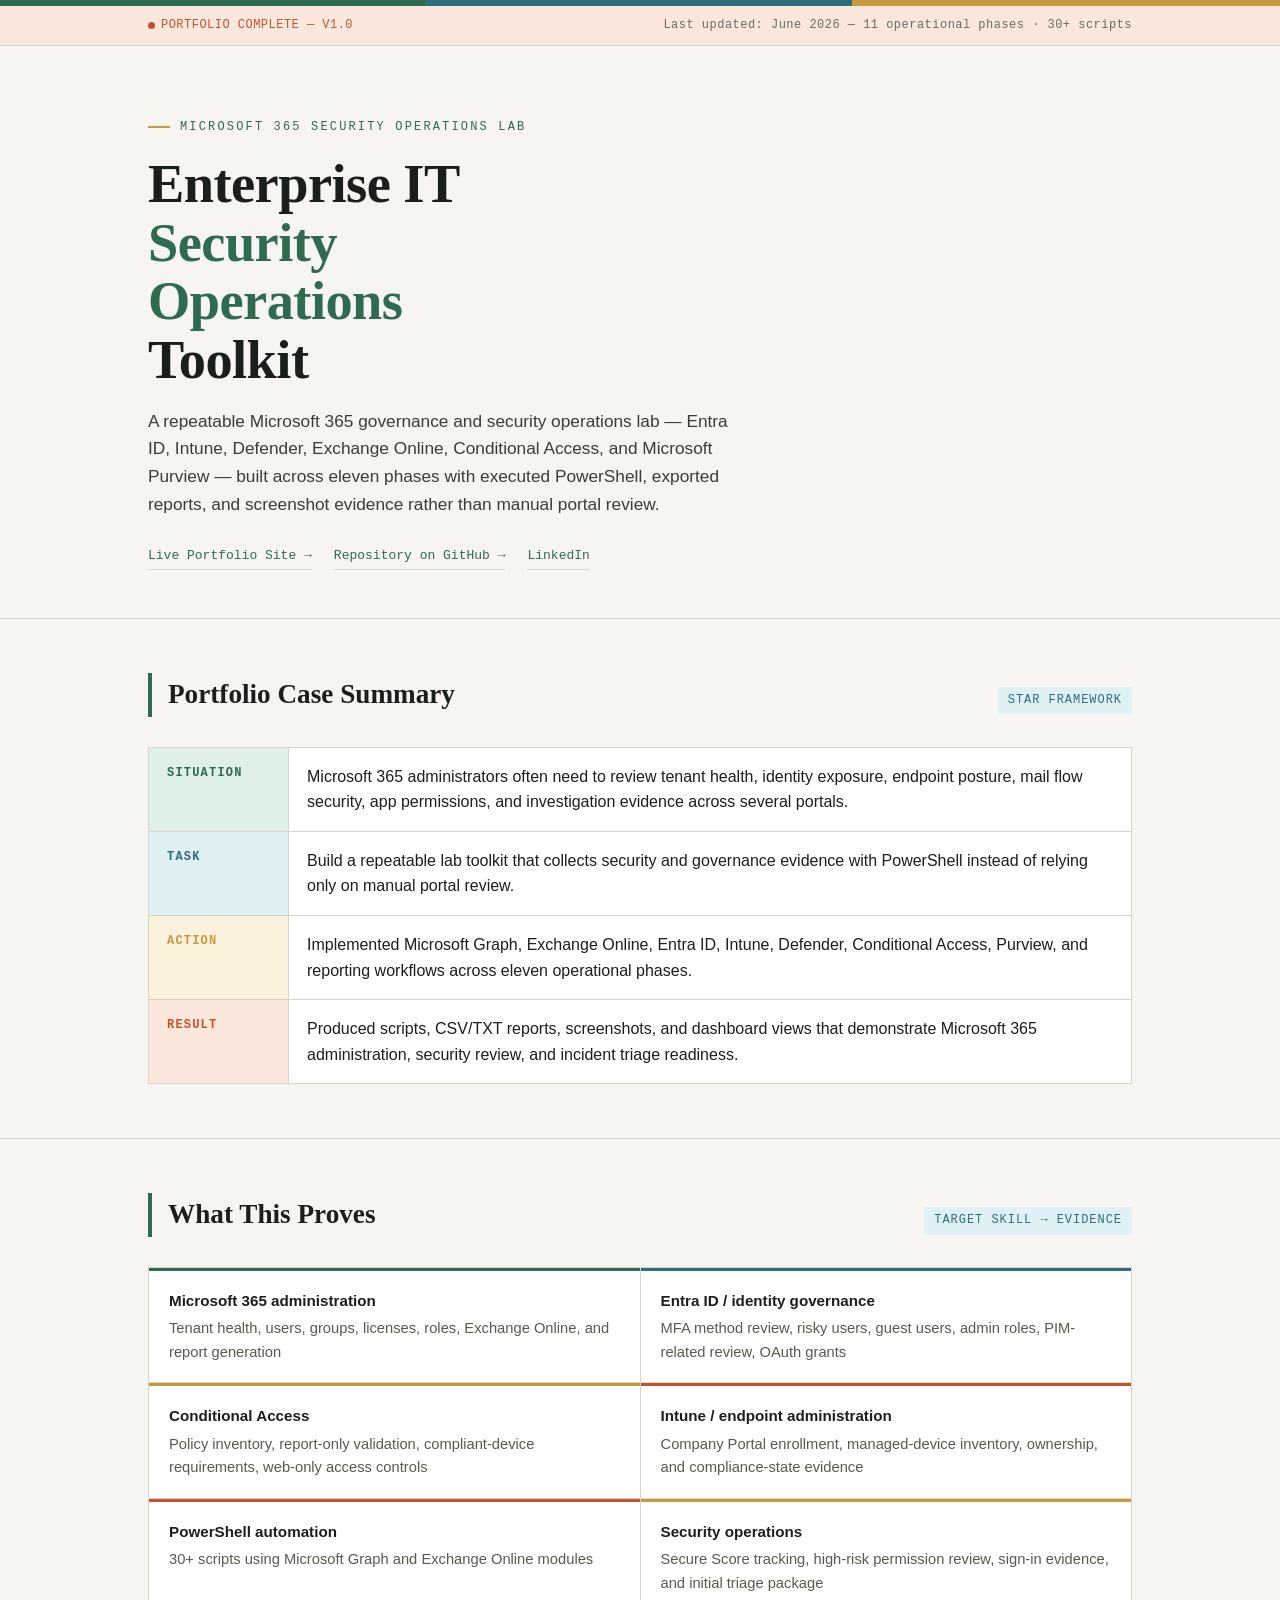
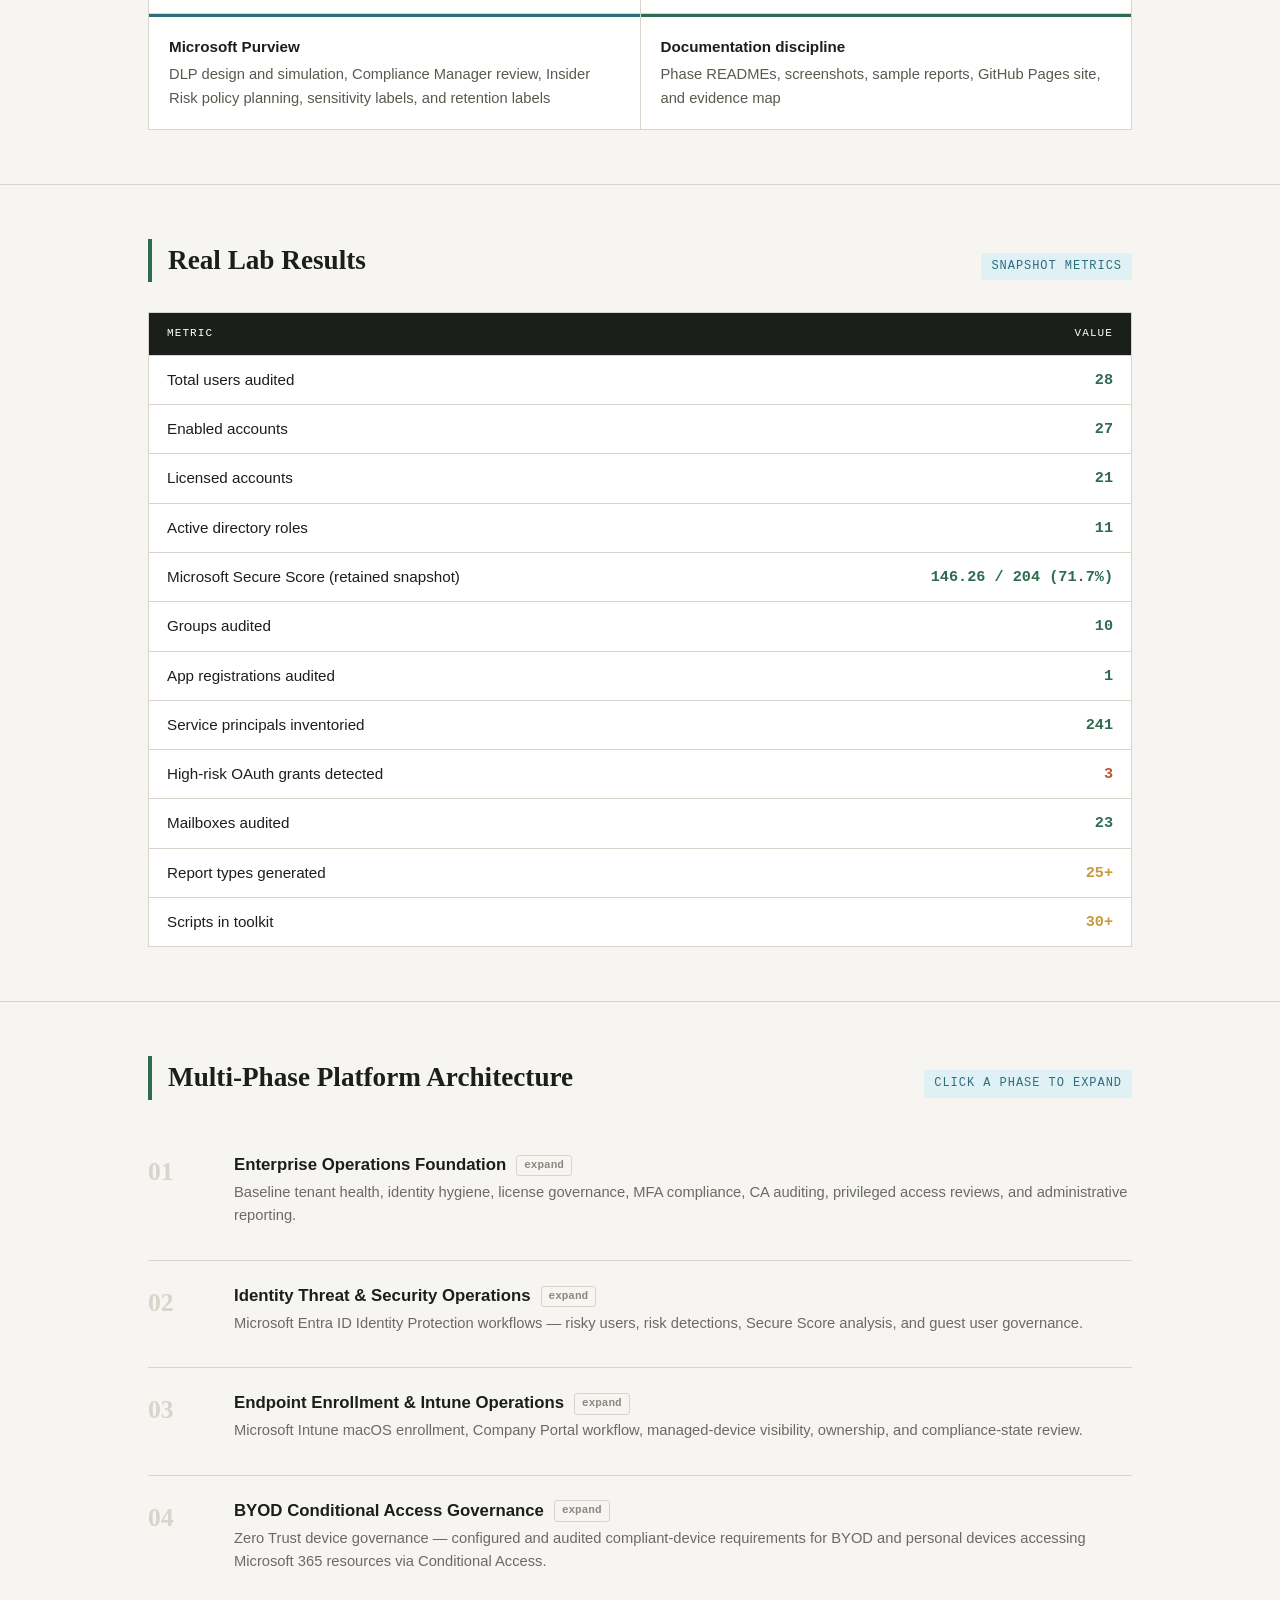
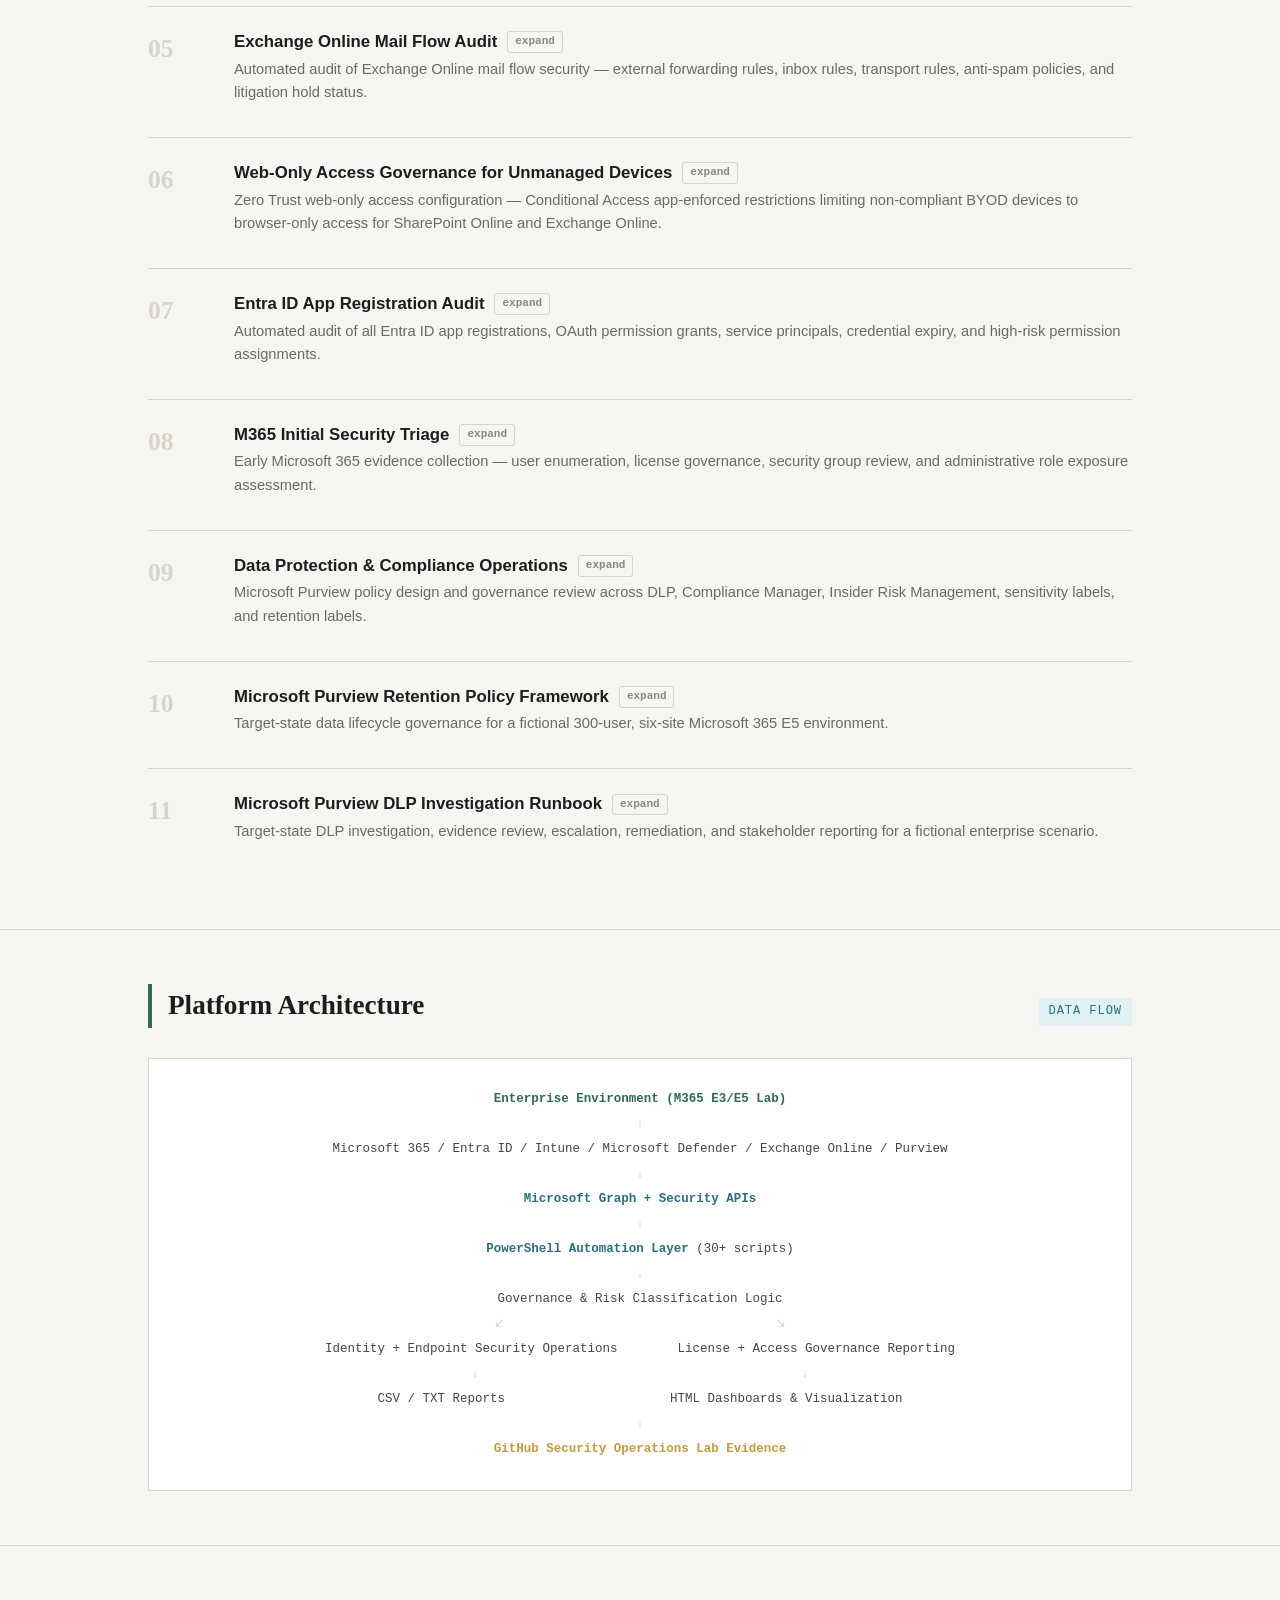
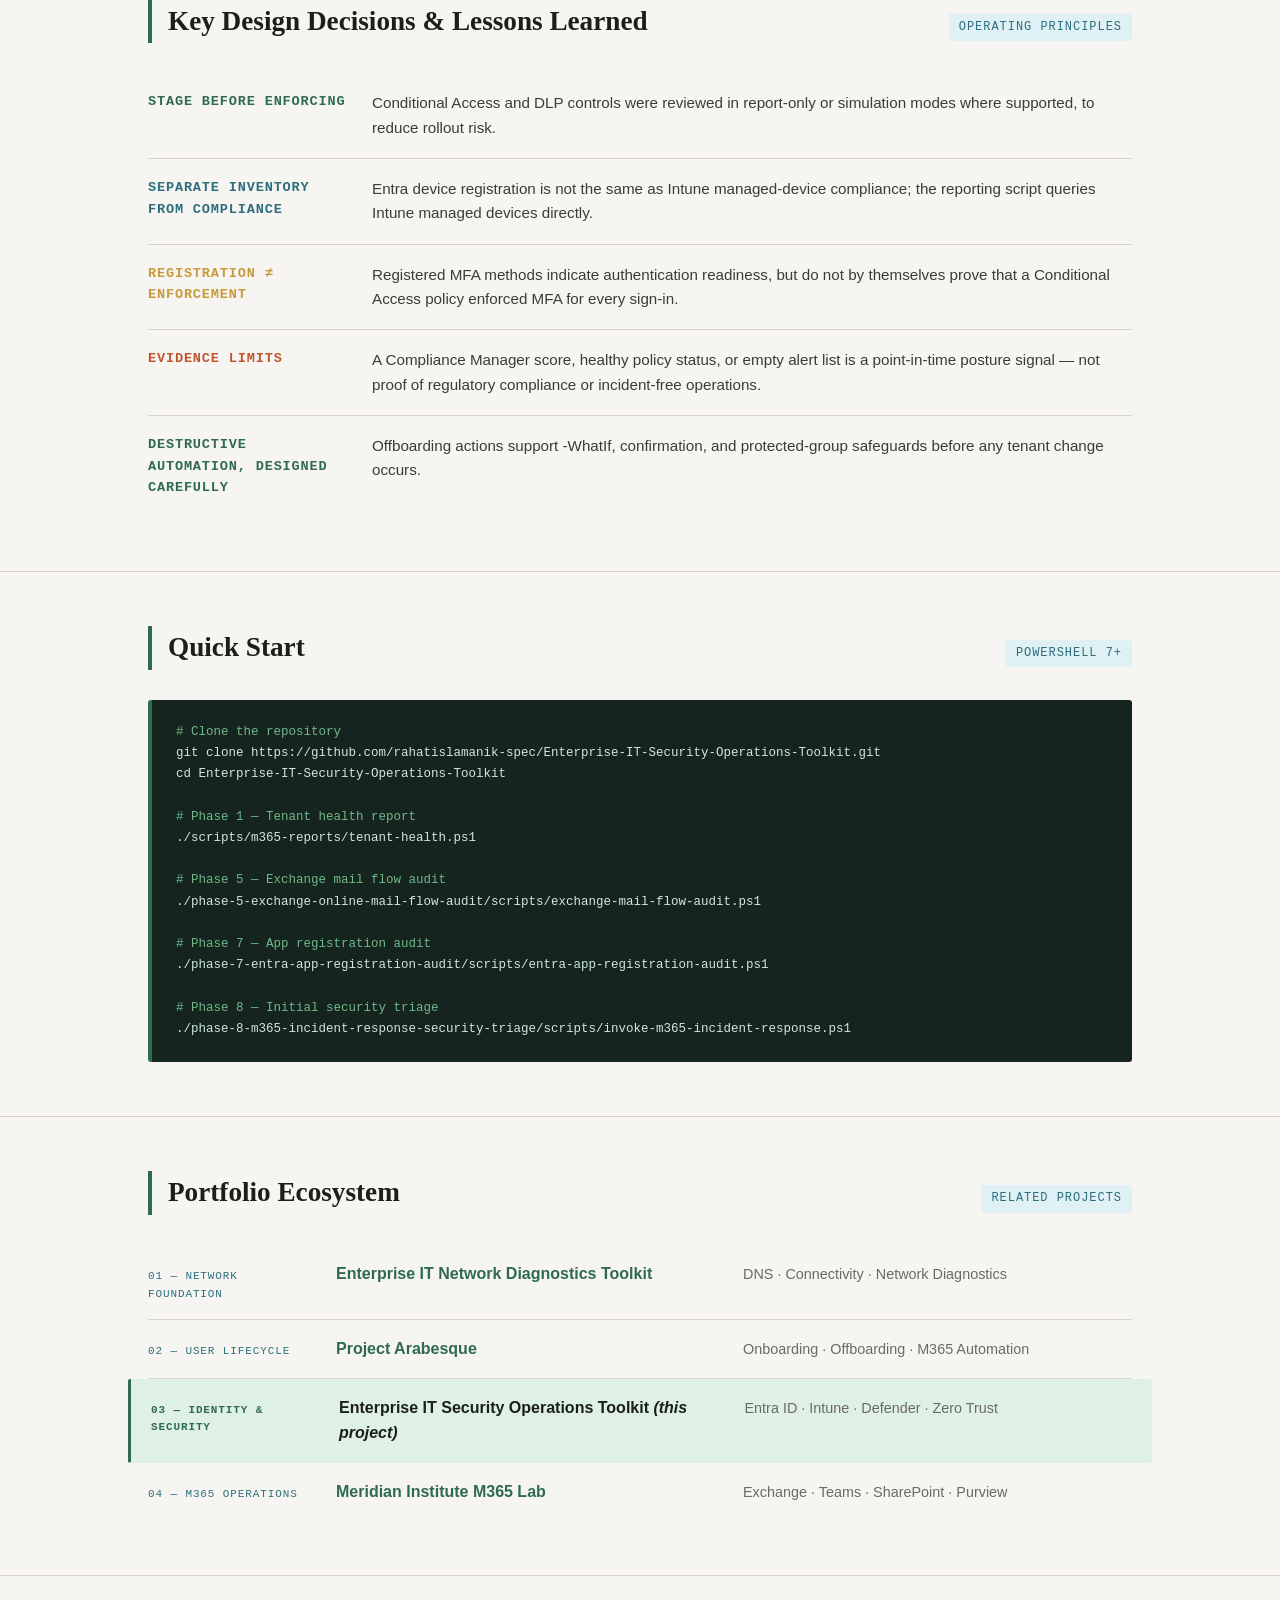
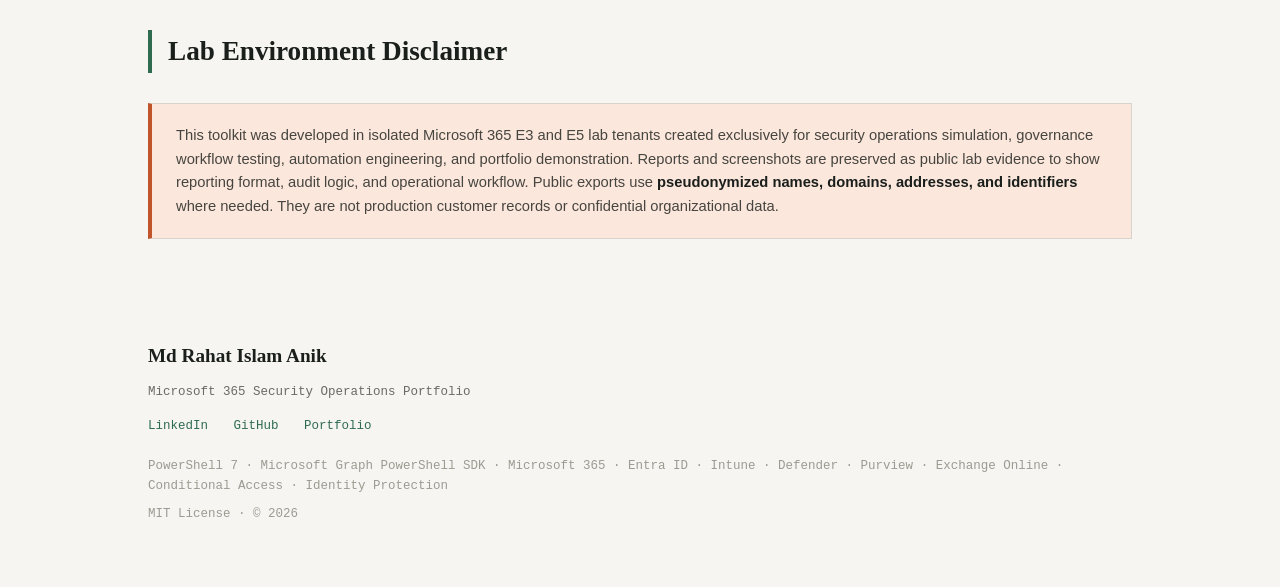
==== commit 46cf0282: "release: mark portfolio complete v1.0 on live site" ====
--- a/index.html
+++ b/index.html
@@ -338,7 +338,7 @@
 
 <div class="statusbar">
   <div class="wrap">
-    <span class="status-pill">Evidence Update Pending</span>
+    <span class="status-pill">Portfolio Complete — v1.0</span>
     <span class="meta">Last updated: June 2026 — 11 operational phases · 30+ scripts</span>
   </div>
 </div>
